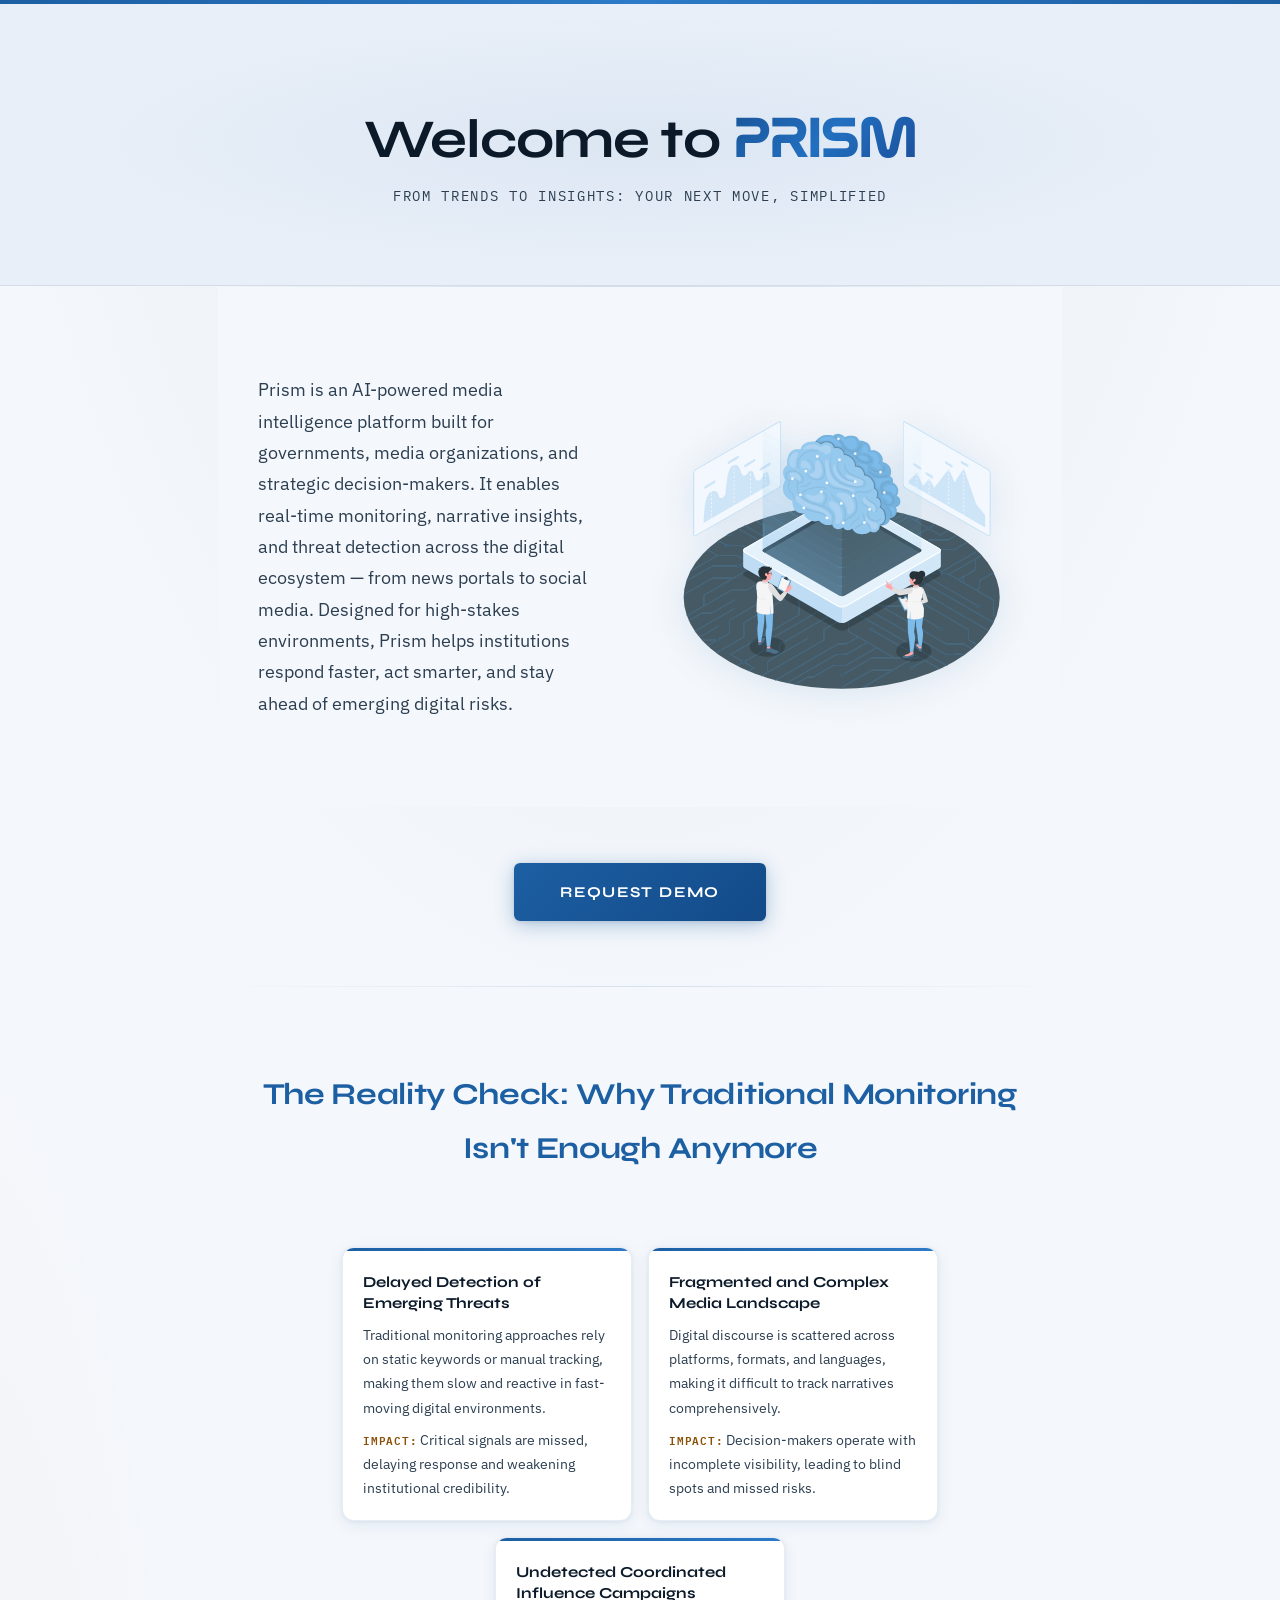
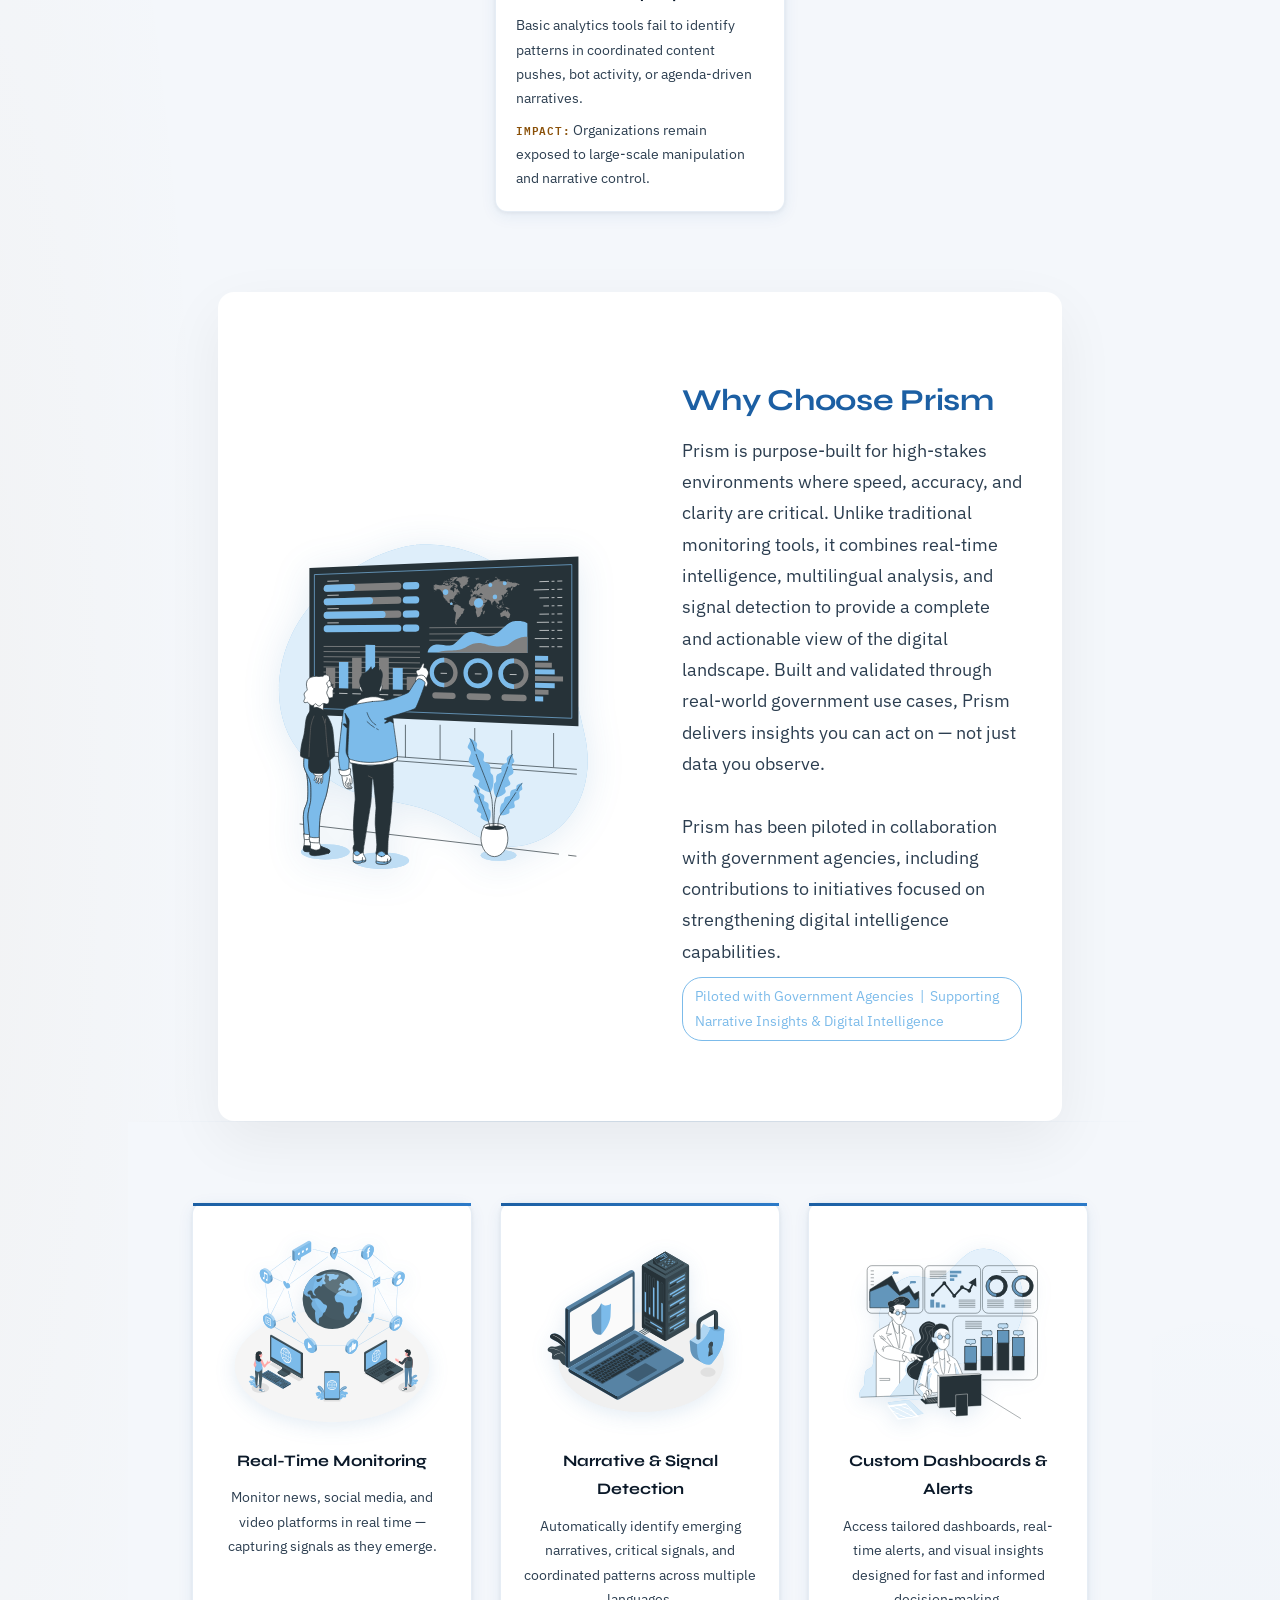
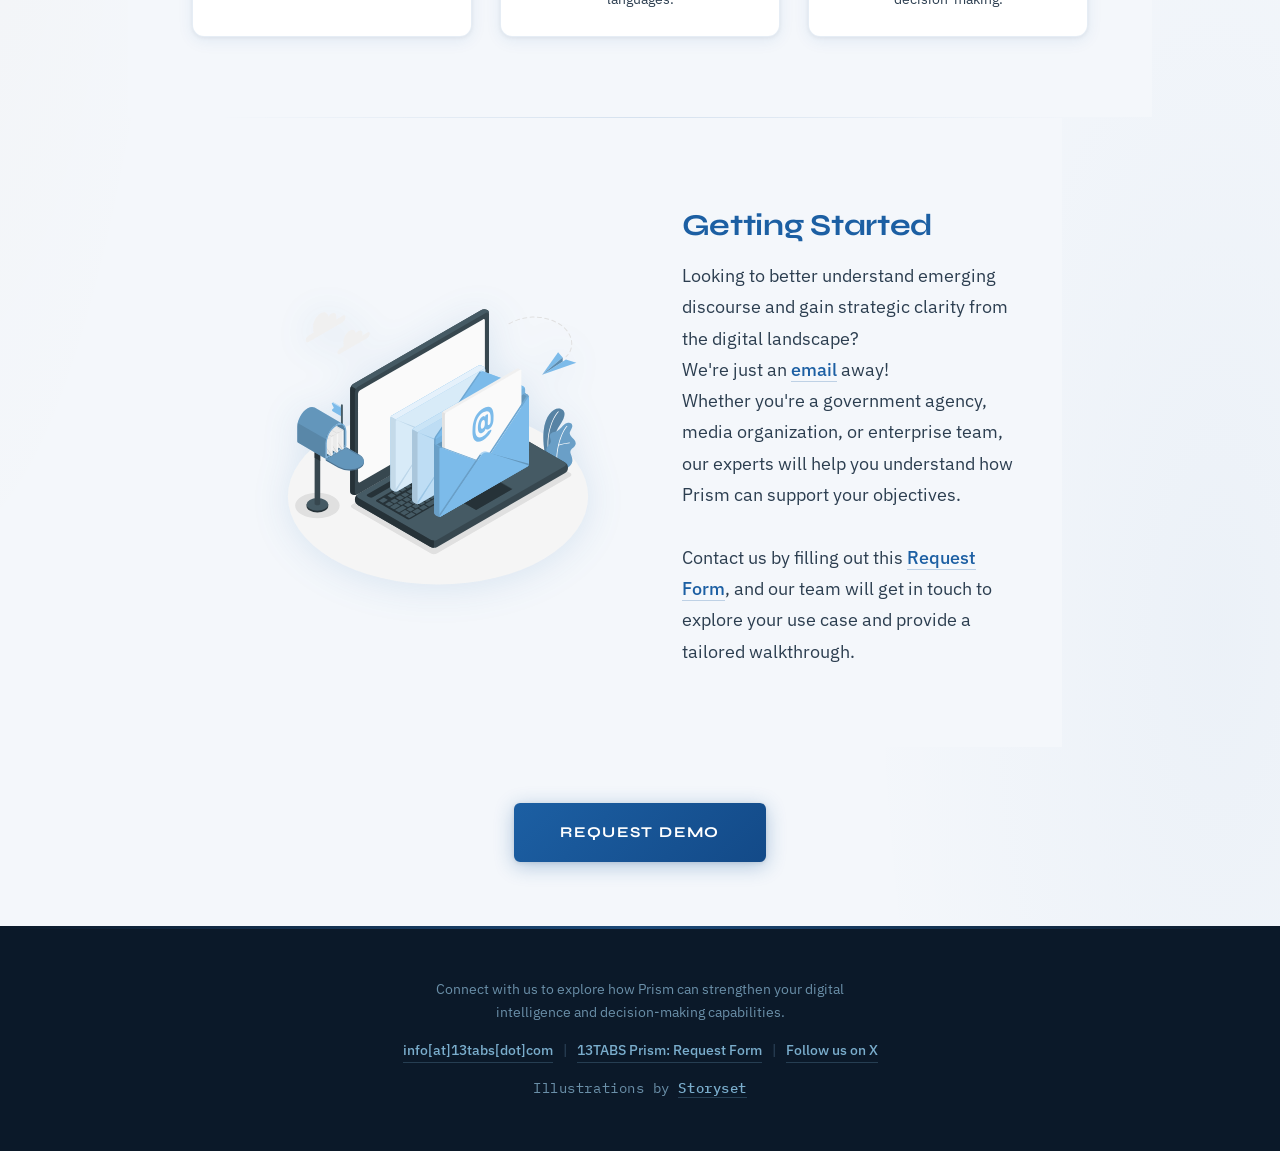
==== index.html @ ee0cd3d8 "Add files via upload" ====
<!DOCTYPE html>
<html lang="en" itemscope itemtype="https://schema.org/WebPage">

<head>
  <meta charset="UTF-8">
  <meta name="viewport" content="width=device-width, initial-scale=1.0">
  <meta name="description" content="13TABS Prism is an AI-powered media intelligence platform enabling governments and organizations to monitor digital ecosystems, track emerging narratives, and derive real-time strategic insights from news and social media.">
  <title>Prism - AI-Powered Media Intelligence & Narrative Analysis Platform</title>
  <link rel="stylesheet" href="css/home.css">

  <!-- Premium font stack: Syne (display) + IBM Plex Sans (body) + IBM Plex Mono (accents) -->
  <link rel="preconnect" href="https://fonts.googleapis.com">
  <link rel="preconnect" href="https://fonts.gstatic.com" crossorigin>
  <link href="https://fonts.googleapis.com/css2?family=Syne:wght@400;600;700;800&family=IBM+Plex+Sans:wght@300;400;500&family=IBM+Plex+Mono:wght@400;500&display=swap" rel="stylesheet">

  <link rel="shortcut icon" href="favicon.ico" type="image/x-icon" />

  <script type="text/javascript">
    function openNav() {
      document.getElementById("mySidenav").style.width = "290px";
    }

    function closeNav() {
      document.getElementById("mySidenav").style.width = "0";
    }
  </script>

  <link rel="canonical" href="https://www.13tabs.com" />
  <script type="application/ld+json">
    {
      "@context": "https://schema.org",
      "@type": "Organization",
      "name": "13TABS Prism",
      "url": "https://www.13tabs.com",
      "sameAs": [
        "https://x.com/13tabsPrism"
      ]
    }
  </script>
</head>

<body>

  <header role="banner" aria-label="Welcome section">
    <h1>Welcome to <span id="brand-name">PRISM</span></h1>
    <p>From Trends to Insights: Your Next Move, Simplified</p>
  </header>

  <section id="services" role="region" aria-label="About Prism" class="reveal" itemscope itemtype="https://schema.org/Product">
    <p itemprop="description">Prism is an AI-powered media intelligence platform built for governments, media organizations, and strategic decision-makers. It enables real-time monitoring, narrative insights, and threat detection across the digital ecosystem &mdash; from news portals to social media. Designed for high-stakes environments, Prism helps institutions respond faster, act smarter, and stay ahead of emerging digital risks.</p>
    <img class="img-sec" src="icons/business-solutions/ad-icons/artificial-intelligence-animate.svg" loading="lazy" alt="AI-powered digital intelligence system analyzing data in real time for information patterns and media monitoring" aria-label="Illustration showing AI system for media monitoring" itemprop="image" />
  </section>

  <div class="cta-container reveal">
    <a class="cta-button" href="https://forms.office.com/r/KLhaEumwk8">Request Demo</a>
  </div>

  <section id="problem-statement" role="region" aria-label="Problem section">
    <h2>The Reality Check: Why Traditional Monitoring Isn&#39;t Enough Anymore</h2>
    <div class="problem-content">
      <div class="problem reveal reveal-delay-1">
        <h3>Delayed Detection of Emerging Threats</h3>
        <p>Traditional monitoring approaches rely on static keywords or manual tracking, making them slow and reactive in fast-moving digital environments.</p>
        <p><strong style="color: #7CBBEA;">Impact:</strong> Critical signals are missed, delaying response and weakening institutional credibility.</p>
      </div>
      <div class="problem reveal reveal-delay-2">
        <h3>Fragmented and Complex Media Landscape</h3>
        <p>Digital discourse is scattered across platforms, formats, and languages, making it difficult to track narratives comprehensively.</p>
        <p><strong style="color: #7CBBEA;">Impact:</strong> Decision-makers operate with incomplete visibility, leading to blind spots and missed risks.</p>
      </div>
      <div class="problem reveal reveal-delay-3">
        <h3>Undetected Coordinated Influence Campaigns</h3>
        <p>Basic analytics tools fail to identify patterns in coordinated content pushes, bot activity, or agenda-driven narratives.</p>
        <p><strong style="color: #7CBBEA;">Impact:</strong> Organizations remain exposed to large-scale manipulation and narrative control.</p>
      </div>
    </div>
  </section>

  <div id="why-choose-us" role="region" aria-label="Why choose Prism" class="reveal">
    <img class="img-sec" src="icons/business-solutions/ad-icons/Visual data-bro.svg" loading="lazy" alt="Dashboard showing real-time insights and data visualization powered by AI for strategic decision-making" aria-label="Why choose Prism visualization" />
    <div>
      <h2>Why Choose <span>Prism</span></h2>
      <p>
        Prism is purpose-built for high-stakes environments where speed, accuracy, and clarity are critical. Unlike traditional monitoring tools, it combines real-time intelligence, multilingual analysis, and signal detection to provide a complete and actionable view of the digital landscape. Built and validated through real-world government use cases, Prism delivers insights you can act on &mdash; not just data you observe.<br><br>
        Prism has been piloted in collaboration with government agencies, including contributions to initiatives focused on strengthening digital intelligence capabilities.
      </p>
      <span style="display:inline-block; margin-top:10px; padding:6px 12px; border:1px solid #7CBBEA; border-radius:20px; font-size:14px; color:#7CBBEA;">
        Piloted with Government Agencies &nbsp;|&nbsp; Supporting Narrative Insights & Digital Intelligence
      </span>
    </div>
  </div>

  <section id="features" class="content" role="region" aria-label="Key Features">
    <div class="feature reveal reveal-delay-1">
      <img src="icons/business-solutions/ad-icons/global-reach.svg" style="width:200px; height:200px;" loading="lazy" alt="Global network visualization representing real-time monitoring of digital content and media platforms" aria-label="Real-Time Monitoring Illustration" />
      <h3>Real-Time Monitoring</h3>
      <p>Monitor news, social media, and video platforms in real time &mdash; capturing signals as they emerge.</p>
    </div>
    <div class="feature reveal reveal-delay-2">
      <img src="icons/business-solutions/ad-icons/security.svg" style="width:200px; height:200px;" loading="lazy" alt="Secure AI system detecting digital information patterns and harmful narratives in digital ecosystems" aria-label="Narrative & Signal Detection Illustration" />
      <h3>Narrative & Signal Detection</h3>
      <p>Automatically identify emerging narratives, critical signals, and coordinated patterns across multiple languages.</p>
    </div>
    <div class="feature reveal reveal-delay-3">
      <img src="icons/business-solutions/ad-icons/data-driven.svg" style="width:200px; height:200px;" loading="lazy" alt="AI-powered dashboard showing alerts and data-driven insights for strategic decision-making" aria-label="Custom Dashboards & Alerts Illustration" />
      <h3>Custom Dashboards & Alerts</h3>
      <p>Access tailored dashboards, real-time alerts, and visual insights designed for fast and informed decision-making.</p>
    </div>
  </section>

  <section id="getting-started" role="region" aria-label="Getting Started" class="reveal" itemscope itemtype="https://schema.org/ContactPage">
    <img class="img-sec" src="icons/business-solutions/ad-icons/emails-animate.svg" loading="lazy" alt="User reaching out through email to get started with AI-powered media monitoring and digital intelligence platform" aria-label="Contact illustration" itemprop="image" />
    <div>
      <h2 itemprop="name">Getting Started</h2>
      <p itemprop="description">
        Looking to better understand emerging discourse and gain strategic clarity from the digital landscape?<br>
        We're just an <a class="contact" href="mailto:info@13tabs.com" itemprop="email">email</a> away!
        <br> Whether you're a government agency, media organization, or enterprise team, our experts will help you understand how Prism can support your objectives.
        <br><br> Contact us by filling out this <a class="contact" href="https://forms.office.com/r/KLhaEumwk8">Request Form</a>, and our team will get in touch to explore your use case and provide a tailored walkthrough.
      </p>
    </div>
  </section>

  <div class="cta-container reveal">
    <a class="cta-button" href="https://forms.office.com/r/KLhaEumwk8">Request Demo</a>
  </div>

  <footer role="contentinfo" aria-label="Footer">
    <div class="footer-content">
      <p>Connect with us to explore how Prism can strengthen your digital intelligence and decision-making capabilities.</p>

      <div class="footer-links">
        <a class="contact" href="mailto:info@13tabs.com" aria-label="Email contact">info[at]13tabs[dot]com</a>
        <span class="separator">|</span>
        <a class="contact" href="https://forms.office.com/r/KLhaEumwk8" aria-label="13TABS Prism Request Form">13TABS Prism: Request Form</a>
        <span class="separator">|</span>
        <a class="contact" href="https://x.com/13tabsPrism" target="_blank" aria-label="13TABS Prism on X (Twitter)">Follow us on X</a>
      </div>

      <p class="attribution">Illustrations by <a class="contact" href="https://storyset.com/" target="_blank" aria-label="Storyset Illustrations">Storyset</a></p>
    </div>
  </footer>

  <!-- Scroll Reveal -->
  <script>
    (function () {
      const els = document.querySelectorAll('.reveal');
      if (!('IntersectionObserver' in window)) {
        els.forEach(el => el.classList.add('visible'));
        return;
      }
      const observer = new IntersectionObserver(
        (entries) => entries.forEach(e => { if (e.isIntersecting) { e.target.classList.add('visible'); observer.unobserve(e.target); } }),
        { threshold: 0.12 }
      );
      els.forEach(el => observer.observe(el));
    })();
  </script>
</body>
</html>
---- css/home.css ----
/* ─────────────────────────────────────────────
   13TABS Prism — Premium Light Stylesheet
   Palette: Authority blue · Cool off-white · Amber signal
   ───────────────────────────────────────────── */

@font-face {
  font-family: nasalization;
  src: url(../fonts/nasalization-rg.otf);
}

@font-face {
  font-family: Syne;
  src: url(../fonts/Syne.ttf);
}

@font-face {
  font-family: 'IBM Plex Sans';
  src: url(../fonts/IBMPlexSans.ttf);
}

/* ── Design Tokens ── */
:root {
  --bg-deep:        #F4F7FB;
  --bg-mid:         #E4ECF5;
  --bg-card:        #FFFFFF;

  --accent:         #1C5FA3;
  --accent-dim:     #144A80;
  --accent-bright:  #2C7AC8;
  --accent-rgb:     28, 95, 163;

  --signal:         #8A5008;
  --signal-border:  rgba(138, 80, 8, 0.22);
  --signal-bg:      rgba(138, 80, 8, 0.06);

  --text-primary:   #0B1929;
  --text-secondary: #2c3e50;
  --text-muted:     #8496A8;

  --border-card:    rgba(28, 95, 163, 0.11);
  --border-subtle:  rgba(0, 0, 0, 0.08);

  --font-display:   'Syne', 'Poppins', sans-serif;
  --font-body:      'IBM Plex Sans', 'Poppins', sans-serif;
  --font-mono:      'IBM Plex Mono', monospace;

  --radius-card:    12px;
  --transition:     0.26s cubic-bezier(0.25, 0.8, 0.25, 1);
  --shadow-card:    0 1px 4px rgba(0,0,0,0.06), 0 4px 16px rgba(28,95,163,0.08);
  --shadow-hover:   0 8px 28px rgba(28,95,163,0.16), 0 2px 8px rgba(0,0,0,0.06);
}

*, *::before, *::after { box-sizing: border-box; }

/* ── Body ── */
body {
  background-color: var(--bg-deep);
  background-image:
    radial-gradient(ellipse 85% 50% at 50% -8%, rgba(28,95,163,0.07) 0%, transparent 65%),
    radial-gradient(ellipse 50% 40% at 95% 88%, rgba(28,95,163,0.04) 0%, transparent 55%),
    radial-gradient(ellipse 35% 55% at -4% 55%, rgba(160,96,10,0.03) 0%, transparent 60%);
  color: var(--text-primary);
  font-family: var(--font-body);
  font-weight: 400;
  font-size: 1rem;
  line-height: 1.78;
  margin: 0;
  padding: 0;
  overflow-x: hidden;
}

::-webkit-scrollbar             { width: 5px; }
::-webkit-scrollbar-track       { background: var(--bg-mid); }
::-webkit-scrollbar-thumb       { background: rgba(28,95,163,0.3); border-radius: 3px; }
::-webkit-scrollbar-thumb:hover { background: var(--accent); }

.bar1, .bar2, .bar3, .bar4 { background-color: var(--text-primary) !important; }

/* ─────────────── HEADER ─────────────── */
header {
  position: relative;
  text-align: center;
  padding: 60px 20px 44px;   /* reduced from 88/64 — breathable on mobile */
  overflow: hidden;
  background-color: #E8EFF8;
  border-bottom: 1px solid var(--border-subtle);
}

header::before {
  content: '';
  position: absolute;
  inset: 0;
  background: radial-gradient(ellipse 65% 65% at 50% 50%, rgba(28,95,163,0.06) 0%, transparent 70%);
  pointer-events: none;
}

header::after {
  content: '';
  position: absolute;
  top: 0; left: 0; right: 0;
  height: 4px;
  background: linear-gradient(90deg, #1C5FA3, #2C7AC8, #1C5FA3);
}

header h1 {
  position: relative;
  margin: 0 0 12px;
  font-family: var(--font-display);
  font-size: clamp(1.7rem, 7vw, 3.4rem);  /* scales down properly on small screens */
  font-weight: 700;
  letter-spacing: -0.02em;
  color: var(--text-primary);
  line-height: 1.15;
}

header p {
  position: relative;
  font-family: var(--font-mono);
  font-size: clamp(0.65rem, 2.5vw, 0.88rem);
  letter-spacing: 0.12em;
  text-transform: uppercase;
  color: var(--text-secondary);
  margin: 0;
  padding: 0 8px;             /* prevent edge clipping on narrow screens */
}

/* ─────────────── BRAND NAME ─────────────── */
#brand-name {
  font-family: nasalization, 'Nasalization';
  background: linear-gradient(135deg, #1A5498 0%, #2270C0 50%, #1A4E9A 100%);
  -webkit-background-clip: text;
  -webkit-text-fill-color: transparent;
  background-clip: text;
}

/* ─────────────── SECTIONS — MOBILE BASE ─────────────── */
section, #why-choose-us {
  display: flex;
  flex-direction: column;
  padding: 44px 20px;         /* comfortable mobile padding */
  width: 100%;
  margin: auto;
  align-items: center;
  gap: 28px;
  border-top: 1px solid transparent;
  background-image:
    linear-gradient(var(--bg-deep), var(--bg-deep)),
    linear-gradient(90deg, transparent, rgba(28,95,163,0.14), transparent);
  background-origin: border-box;
  background-clip: padding-box, border-box;
}

section p, #why-choose-us p {
  color: var(--text-secondary);
  font-size: 1rem;            /* 1.2rem was too large on mobile */
  font-weight: 400;
  line-height: 1.78;
  max-width: 680px;
  margin: 0;
  width: 100%;
}

h2 {
  font-family: var(--font-display);
  font-size: clamp(1.2rem, 5vw, 1.9rem);
  font-weight: 700;
  color: var(--accent);
  letter-spacing: -0.01em;
  margin: 0 0 8px;
  width: 100%;
}

/* ─────────────── SECTION IMAGE ─────────────── */
.img-sec {
  padding: 6px;
  width: 100%;                /* fluid on mobile */
  max-width: 240px;           /* cap so it never overflows */
  height: auto;
  filter: drop-shadow(0 4px 18px rgba(28,95,163,0.12));
  transition: filter var(--transition), transform var(--transition);
  flex-shrink: 0;
}
.img-sec:hover {
  filter: drop-shadow(0 8px 28px rgba(28,95,163,0.22));
  transform: translateY(-3px);
}

/* ─────────────── WHY CHOOSE US — mobile text order ─────────────── */
#why-choose-us {
  text-align: left;
  background: #fff;
  border-radius: 16px;
  box-shadow: 0 20px 60px rgba(0,0,0,0.06);
  width: 92%;
}

/* Text block first on mobile, image below */
#why-choose-us .why-text { order: 1; width: 100%; }
#why-choose-us .img-sec  { order: 2; }

#why-choose-us .why-text > p { max-width: 100%; }

/* Government badge */
.gov-badge {
  display: inline-block;
  margin-top: 16px;
  padding: 7px 14px;
  border: 1px solid var(--signal-border);
  border-radius: 24px;
  font-family: var(--font-mono);
  font-size: 0.70rem;
  letter-spacing: 0.04em;
  color: var(--signal);
  background: var(--signal-bg);
  line-height: 1.5;
  word-break: break-word;    /* prevents overflow on narrow screens */
}

/* ─────────────── GETTING STARTED — mobile text order ─────────────── */
/* Text first, image below on mobile */
#getting-started .gs-text { order: 1; width: 100%; }
#getting-started .img-sec  { order: 2; }

/* ─────────────── CTA ─────────────── */
.cta-container {
  text-align: center;
  margin: 0;
  padding: 40px 20px;
  width: 100%;
}

.cta-button {
  display: inline-block;
  padding: 14px 32px;
  background: linear-gradient(135deg, #1C5FA3 0%, #134A88 100%);
  color: #FFFFFF;
  text-decoration: none;
  font-family: var(--font-display);
  font-weight: 700;
  font-size: 0.85rem;
  letter-spacing: 0.09em;
  text-transform: uppercase;
  border-radius: 6px;
  box-shadow: 0 4px 20px rgba(28,95,163,0.32), 0 1px 4px rgba(0,0,0,0.10);
  transition: box-shadow var(--transition), transform var(--transition), background var(--transition);
  position: relative;
  overflow: hidden;
  white-space: nowrap;        /* keep text on one line */
}

.cta-button::before {
  content: '';
  position: absolute;
  top: -50%; left: -65%;
  width: 55%; height: 200%;
  background: linear-gradient(105deg, transparent, rgba(255,255,255,0.18), transparent);
  transform: skewX(-20deg);
  transition: left 0.5s ease;
}
.cta-button:hover::before { left: 125%; }

.cta-button:hover {
  background: linear-gradient(135deg, #2270C0 0%, #1A5BA8 100%);
  box-shadow: 0 8px 28px rgba(28,95,163,0.40), 0 2px 6px rgba(0,0,0,0.10);
  transform: translateY(-2px);
}

/* ─────────────── PROBLEM SECTION ─────────────── */
#problem-statement {
  display: flex;
  flex-direction: column;
  align-items: center;
  text-align: center;
}

.problem-content {
  display: flex;
  flex-direction: column;
  gap: 16px;
  align-items: stretch;       /* stretch so all cards match height */
  width: 100%;
}

.problem {
  margin: 0;
  display: flex;
  flex-direction: column;
  width: 100%;                /* full width on mobile */
  padding: 24px 20px 20px;
  background: var(--bg-card);
  border: 1px solid var(--border-card);
  border-radius: var(--radius-card);
  box-shadow: var(--shadow-card);
  text-align: left;
  transition: transform var(--transition), box-shadow var(--transition);
  position: relative;
  overflow: hidden;
}

.problem::before {
  content: '';
  position: absolute;
  top: 0; left: 0; right: 0;
  height: 3px;
  background: linear-gradient(90deg, var(--accent), var(--accent-bright));
}

.problem:hover {
  transform: translateY(-4px);
  box-shadow: var(--shadow-hover);
}

.problem h3 {
  font-family: var(--font-display);
  font-size: 0.95rem;
  font-weight: 700;
  color: var(--text-primary);
  margin: 0 0 10px;
  line-height: 1.35;
}

.problem p {
  font-size: 0.90rem !important;
  color: var(--text-secondary) !important;
  margin: 0 0 8px;
  line-height: 1.68;
  font-weight: 400;
  max-width: 100% !important;
}
.problem p:last-child { margin-bottom: 0; }

.problem strong {
  font-family: var(--font-mono);
  font-size: 0.70rem;
  font-weight: 600;
  letter-spacing: 0.07em;
  text-transform: uppercase;
  color: var(--signal) !important;
}

/* ─────────────── FEATURES ─────────────── */
.content {
  display: flex;
  justify-content: center;
  align-items: stretch;
  flex-wrap: wrap;
  text-align: center;
  padding: 44px 20px;
  width: 100%;
  gap: 16px;
  border-top: 1px solid transparent;
  background-image:
    linear-gradient(var(--bg-deep), var(--bg-deep)),
    linear-gradient(90deg, transparent, rgba(28,95,163,0.14), transparent);
  background-origin: border-box;
  background-clip: padding-box, border-box;
  margin: 0;
}

.feature {
  margin: 0;
  display: flex;
  flex-direction: column;
  align-items: center;
  width: 100%;                /* stack on mobile */
  flex: 1 1 260px;
  padding: 28px 20px 24px;
  background: var(--bg-card);
  border: 1px solid var(--border-card);
  border-radius: var(--radius-card);
  box-shadow: var(--shadow-card);
  transition: transform var(--transition), box-shadow var(--transition);
  position: relative;
}

.feature::before {
  content: '';
  position: absolute;
  top: 0; left: 0; right: 0;
  height: 3px;
  background: linear-gradient(90deg, var(--accent), var(--accent-bright));
}

.feature:hover {
  transform: translateY(-6px);
  box-shadow: var(--shadow-hover);
}

/* CSS controls image size — inline styles removed from JSP */
.feature img {
  width: 140px;               /* comfortable on mobile */
  height: 140px;
  margin-bottom: 16px;
  filter: drop-shadow(0 4px 10px rgba(28,95,163,0.12));
  transition: filter var(--transition), transform var(--transition);
}

.feature:hover img {
  filter: drop-shadow(0 6px 18px rgba(28,95,163,0.22));
  transform: scale(1.05);
}

.feature h3 {
  font-family: var(--font-display);
  font-size: 1rem;
  font-weight: 700;
  margin: 0 0 10px;
  color: var(--text-primary);
}

.feature p {
  font-size: 0.9rem;
  color: var(--text-secondary);
  line-height: 1.7;
  margin: 0;
  font-weight: 400;
}

/* ─────────────── CONTACT LINKS ─────────────── */
.contact {
  color: var(--accent);
  text-decoration: none;
  font-weight: 500;
  border-bottom: 1px solid rgba(28,95,163,0.25);
  transition: color var(--transition), border-color var(--transition);
}
.contact:hover {
  color: var(--accent-bright);
  border-bottom-color: var(--accent-bright);
}

/* ─────────────── FOOTER ─────────────── */
footer {
  background-color: var(--text-primary);
  color: #8BAFC8;
  text-align: center;
  padding: 40px 20px;
  position: relative;
}

footer::before {
  content: '';
  position: absolute;
  top: 0; left: 0; right: 0;
  height: 3px;
  background: linear-gradient(90deg, transparent, var(--accent-bright), transparent);
  opacity: 0.5;
}

.footer-content {
  display: flex;
  flex-direction: column;
  align-items: center;
  gap: 14px;
}

.footer-content > p {
  font-size: 0.86rem;
  color: #6A8FA8;
  max-width: 440px;
  margin: 0;
  line-height: 1.65;
}

.footer-links {
  display: flex;
  flex-wrap: wrap;
  justify-content: center;
  align-items: center;
  gap: 6px 4px;               /* row-gap so wrapped links breathe */
  font-size: 0.85rem;
}

footer .contact       { color: #7AADCC; border-bottom-color: rgba(122,173,204,0.25); }
footer .contact:hover { color: #A8CDE0; border-bottom-color: rgba(168,205,224,0.5); }

.separator { margin: 0 6px; color: #3A5570; opacity: 0.8; }

.attribution {
  font-family: var(--font-mono);
  font-size: 0.7rem;
  color: #3A5570;
  letter-spacing: 0.04em;
}

/* ─────────────── SCROLL REVEAL ─────────────── */
.reveal         { opacity: 0; transform: translateY(22px); transition: opacity 0.55s ease, transform 0.55s ease; }
.reveal.visible { opacity: 1; transform: translateY(0); }
.reveal-delay-1 { transition-delay: 0.10s; }
.reveal-delay-2 { transition-delay: 0.20s; }
.reveal-delay-3 { transition-delay: 0.30s; }

/* ──────────────────────────────────────────────
   RESPONSIVE — 540px (small tablets / large phones)
   ────────────────────────────────────────────── */
@media only screen and (min-width: 540px) {

  .problem-content {
    flex-direction: row;
    flex-wrap: wrap;
    justify-content: center;
    align-items: stretch;
  }
  .problem {
    width: calc(50% - 10px);
    max-width: 300px;
    flex: 1 1 220px;
  }

  .feature { max-width: 280px; }
}

/* ──────────────────────────────────────────────
   RESPONSIVE — 720px+
   ────────────────────────────────────────────── */
@media only screen and (min-width: 720px) {

  header { padding: 108px 40px 76px; }

  section, #why-choose-us {
    flex-direction: row;
    padding: 80px 40px;
    width: 75%;
    gap: 64px;
    align-items: center;
  }

  section p, #why-choose-us p { font-size: 1.1rem; }

  .img-sec { width: 320px; max-width: 320px; padding: 12px; }

  /* Restore natural DOM order on desktop */
  #why-choose-us .why-text { order: unset; }
  #why-choose-us .img-sec  { order: unset; }
  #getting-started .gs-text { order: unset; }
  #getting-started .img-sec  { order: unset; }

  #why-choose-us { width: 75%; }

  .problem-content {
    flex-direction: row;
    align-items: stretch;
    flex-wrap: wrap;
    justify-content: center;
  }
  .problem { max-width: 290px; flex: 1 1 250px; }

  .content { width: 80%; padding: 80px 40px; gap: 28px; margin: auto; }
  .feature { max-width: 270px; }

  .feature img { width: 160px; height: 160px; }

  .cta-container { padding: 56px 40px; }
  .cta-button    { padding: 16px 46px; font-size: 15px; }

  footer { padding: 52px 40px; width: 100%; }

  .gov-badge { font-size: 0.74rem; }
}

/* ──────────────────────────────────────────────
   RESPONSIVE — 1100px+
   ────────────────────────────────────────────── */
@media only screen and (min-width: 1100px) {
  section, #why-choose-us { width: 66%; }
  #why-choose-us { width: 66%; }
  .img-sec { width: 360px; max-width: 360px; }
  .feature { max-width: 280px; }
  .feature img { width: 180px; height: 180px; }
}
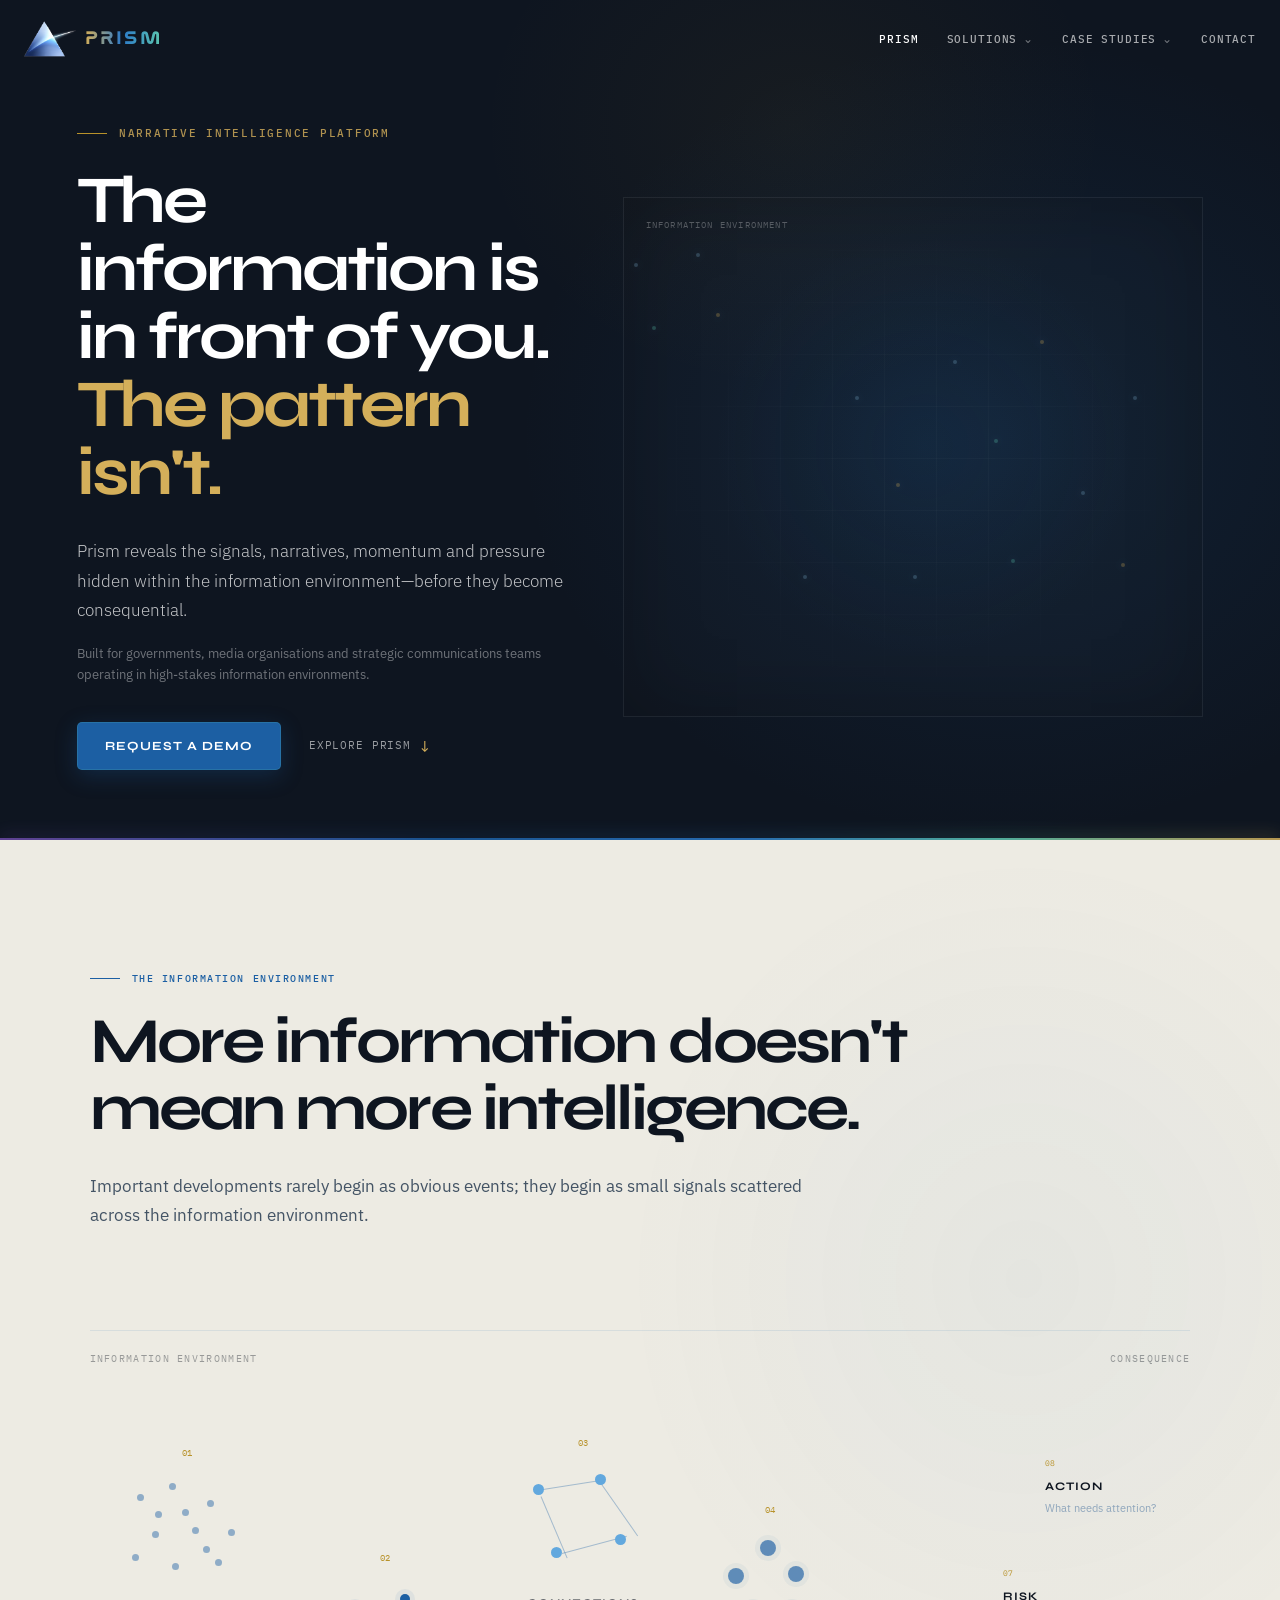
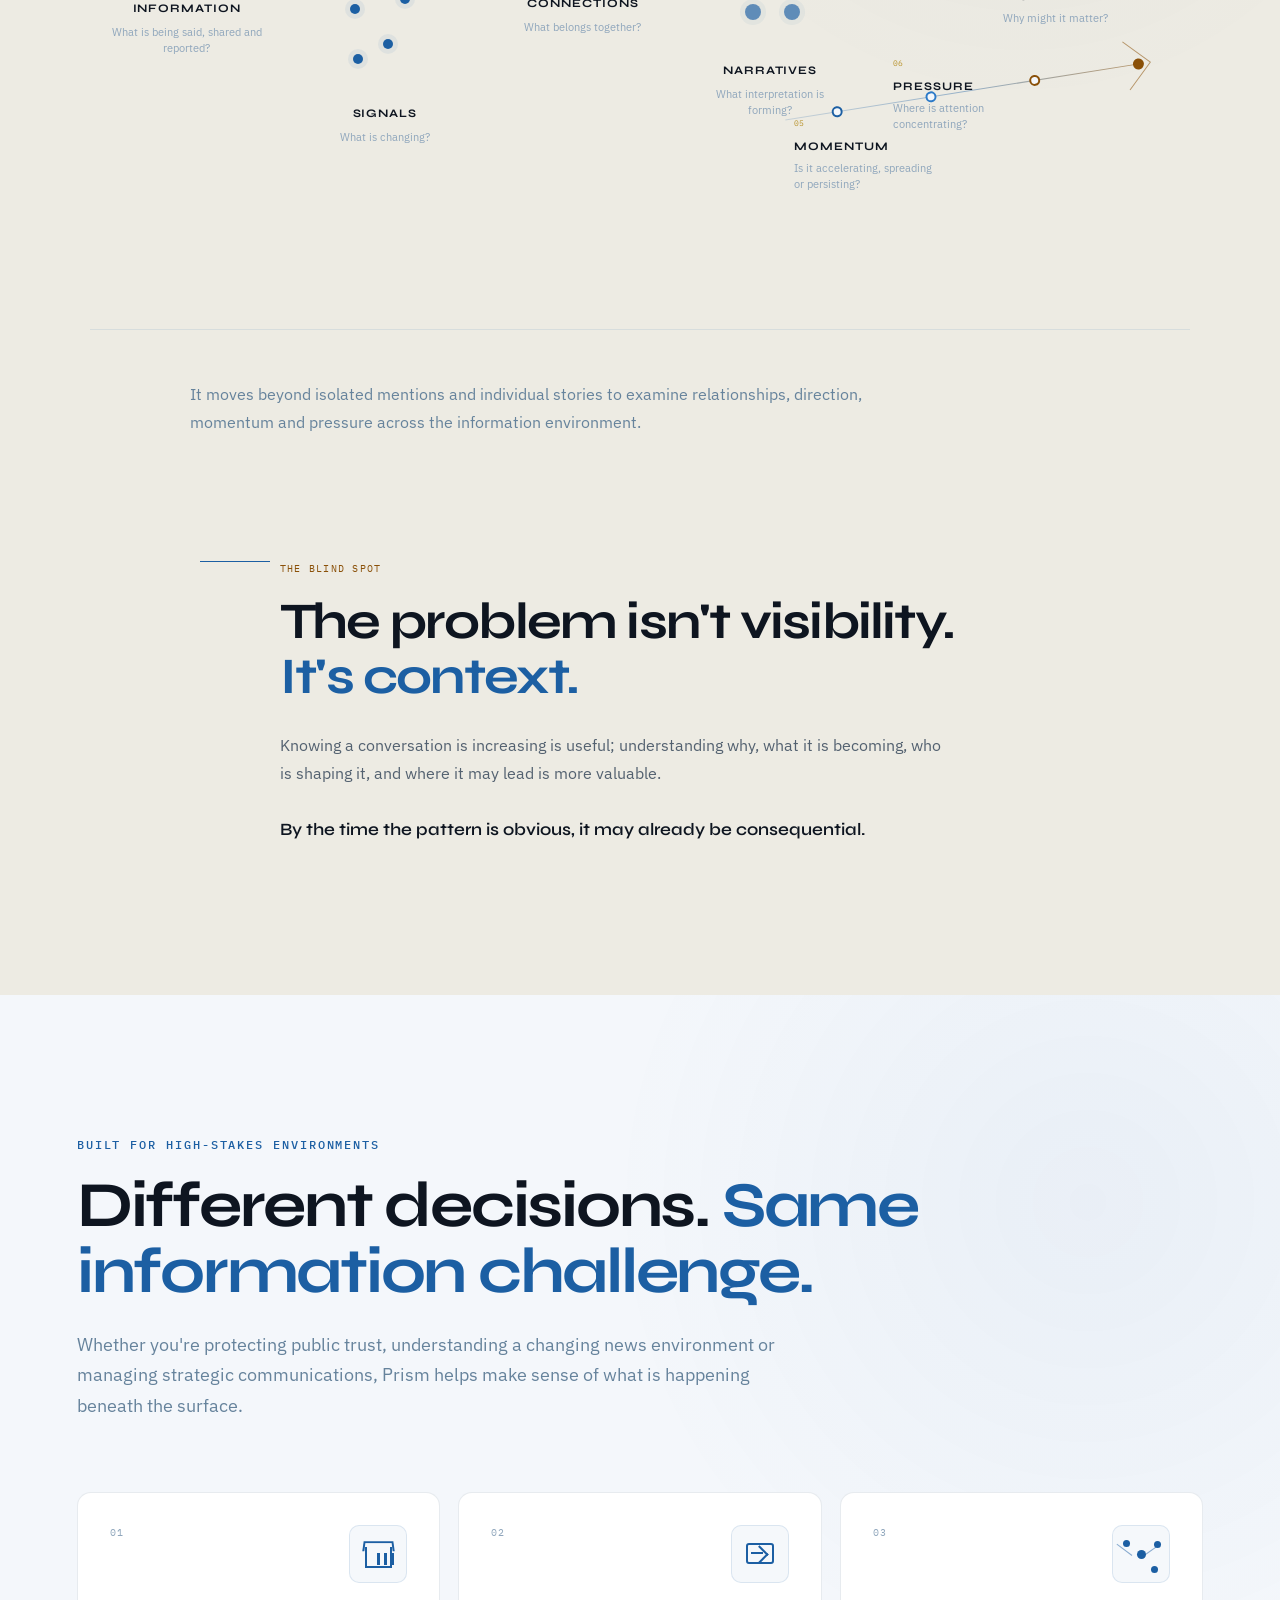
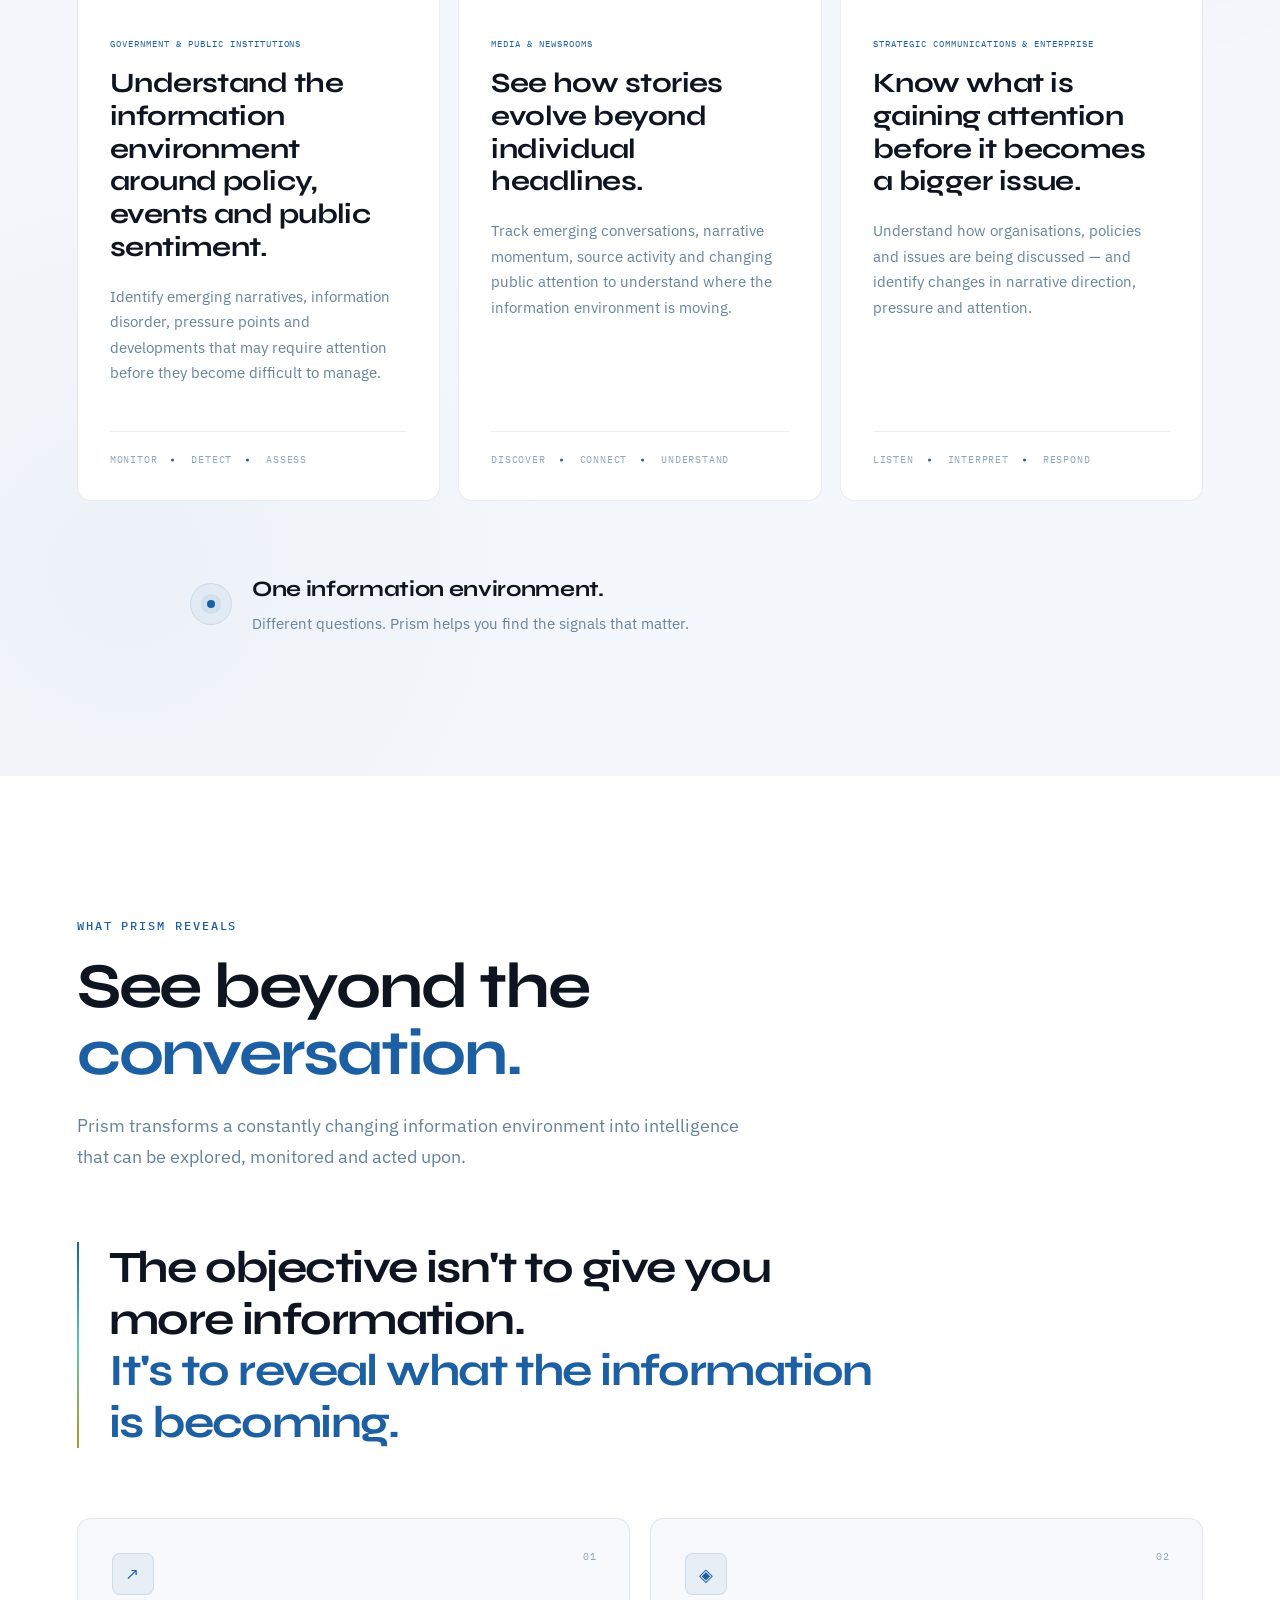
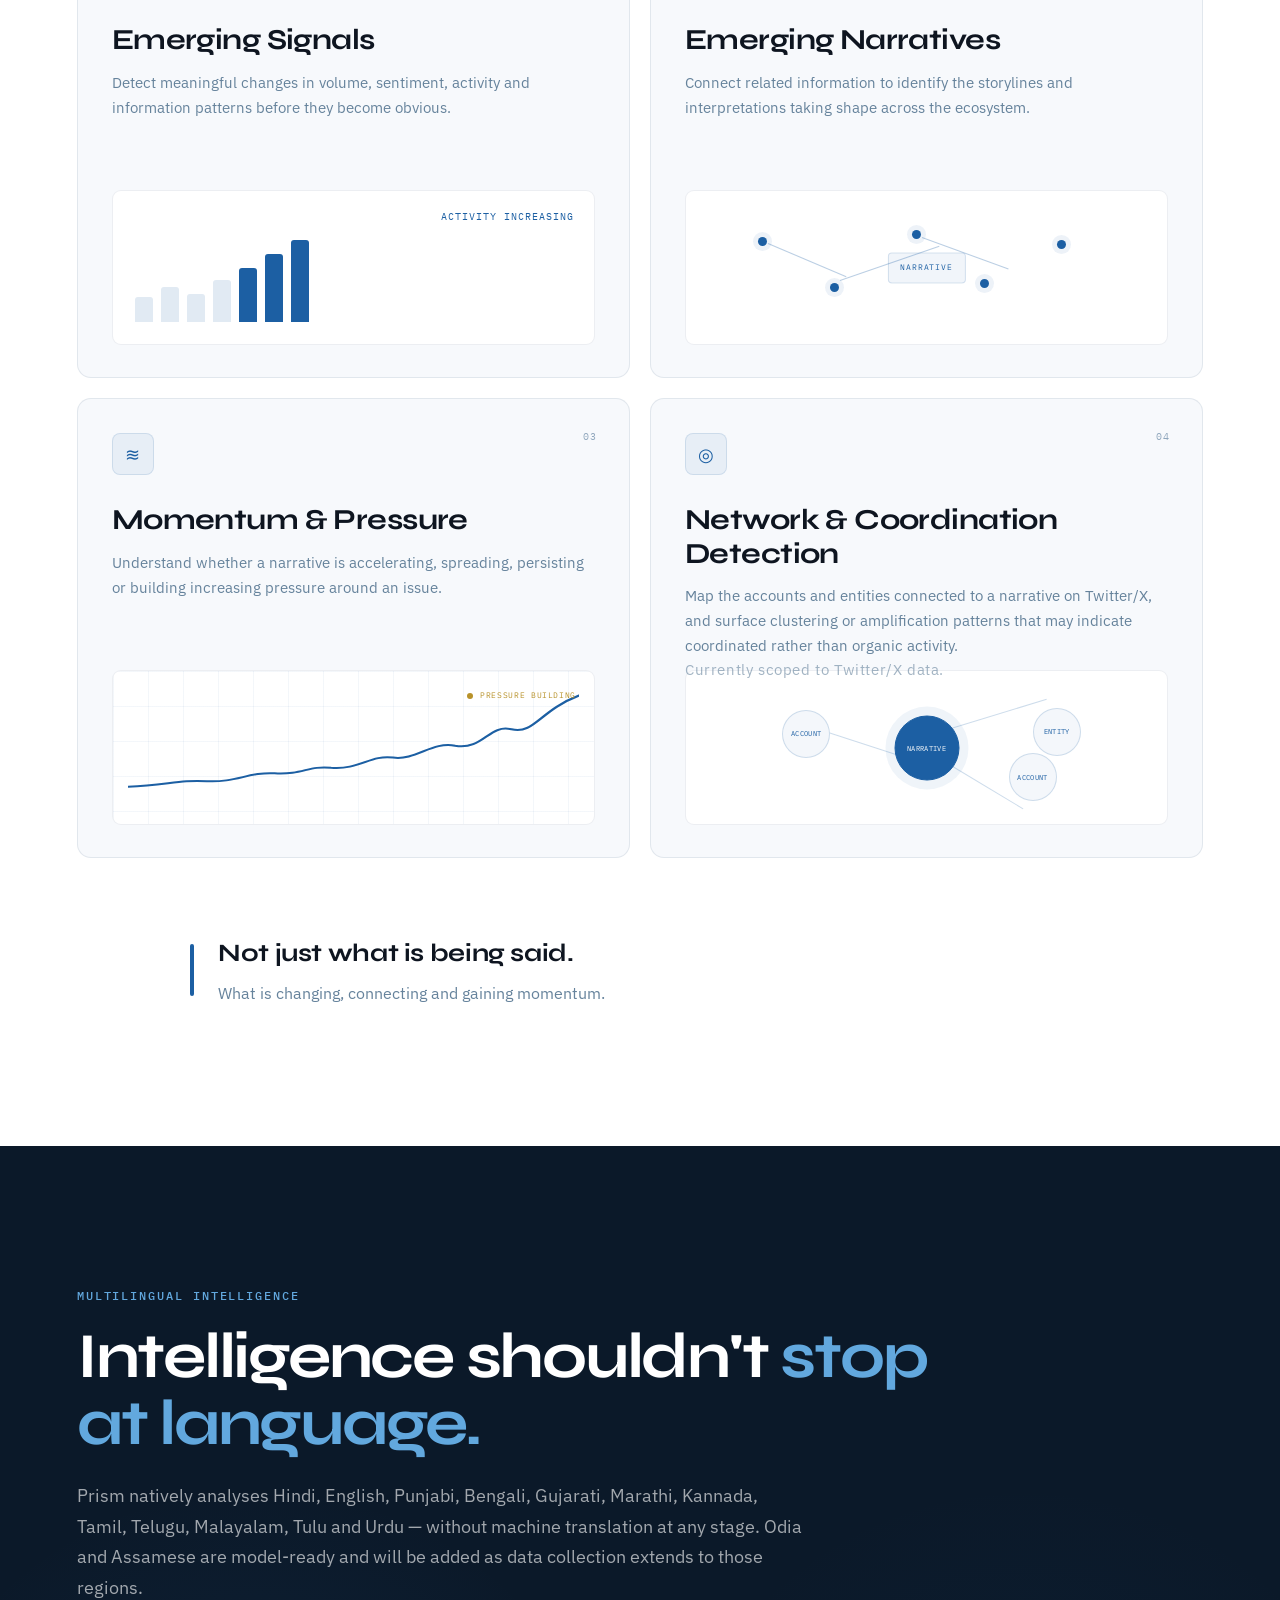
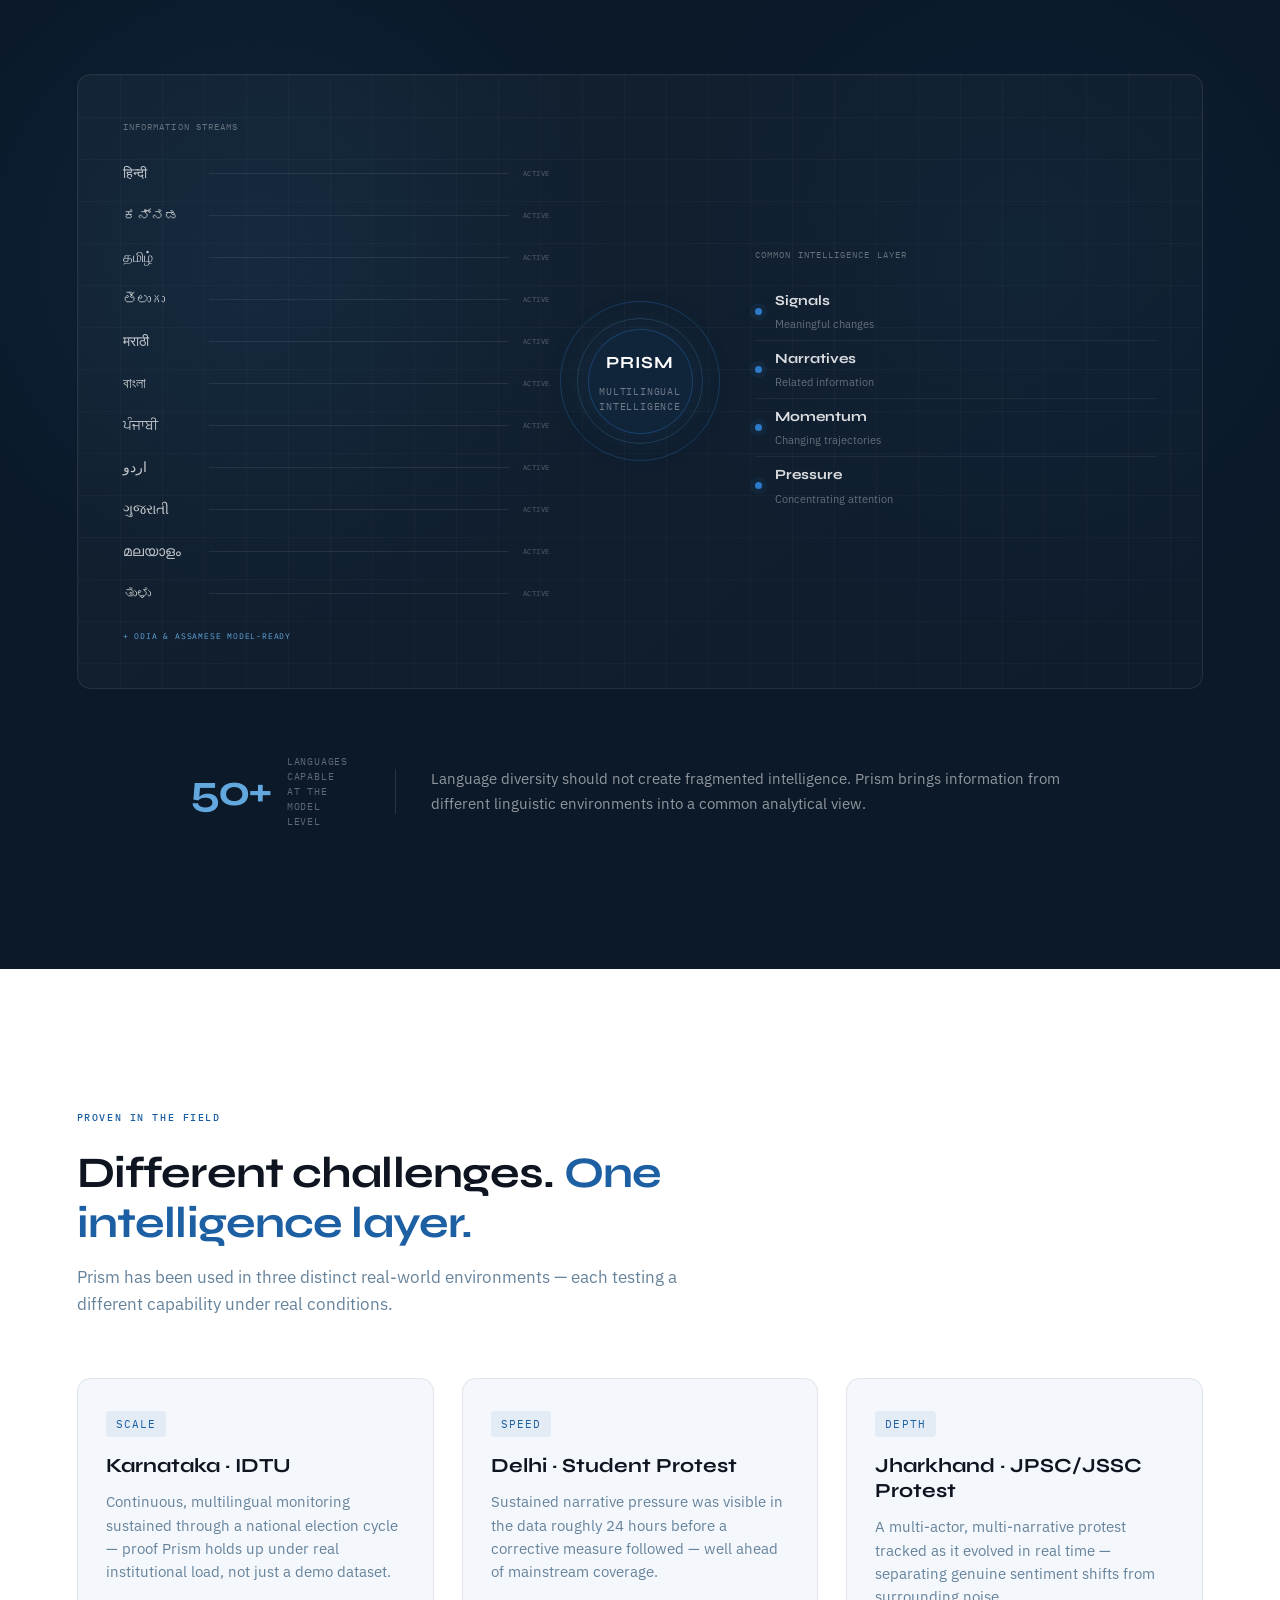
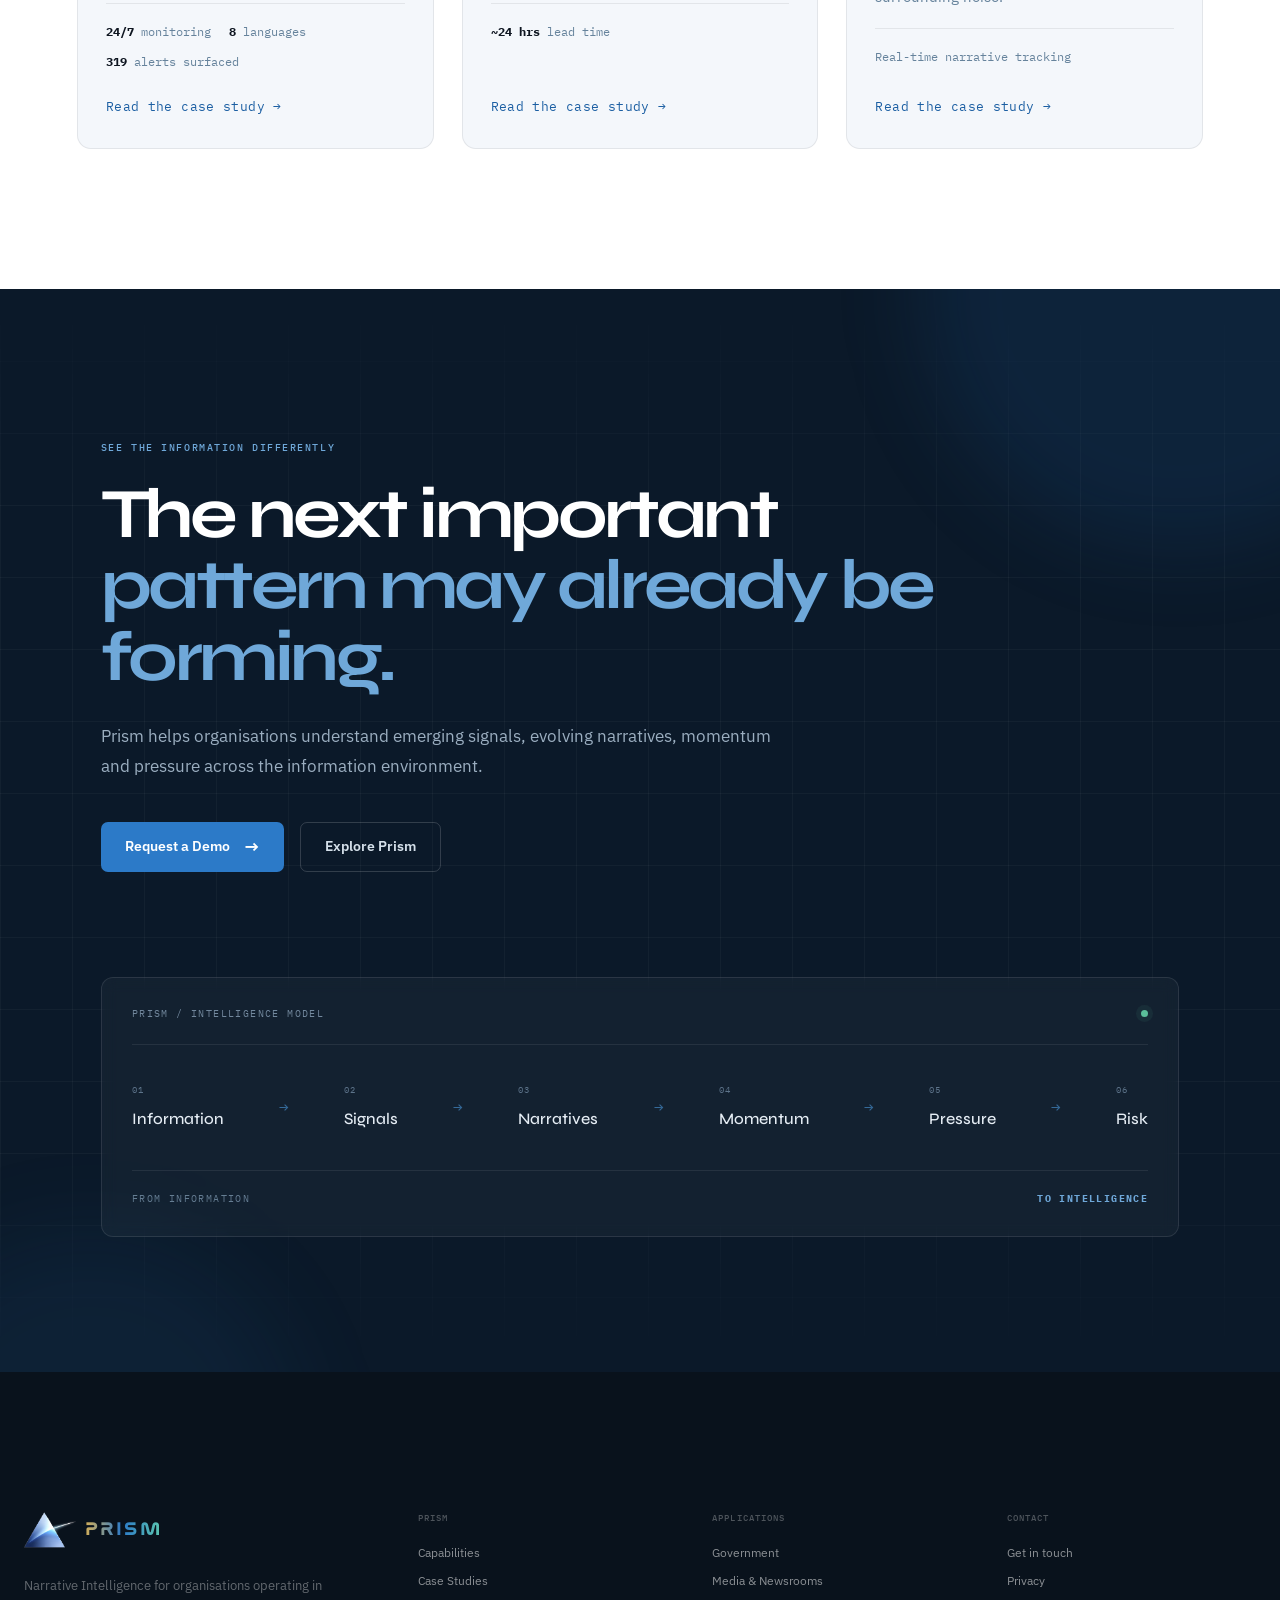
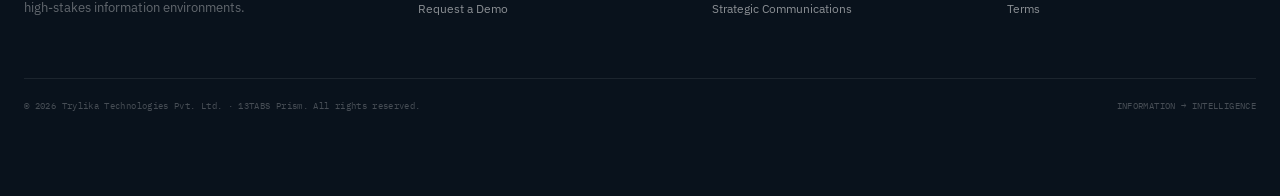
==== commit 617a804e: "Full website redesign" ====
--- a/index.html
+++ b/index.html
@@ -2,11 +2,22 @@
 <html lang="en" itemscope itemtype="https://schema.org/WebPage">
 
 <head>
+    <!-- Google tag (gtag.js) -->
+    <script async src="https://www.googletagmanager.com/gtag/js?id=G-66W589RMQ3"></script>
+    <script>
+    window.dataLayer = window.dataLayer || [];
+    function gtag(){dataLayer.push(arguments);}
+    gtag('js', new Date());
+
+    gtag('config', 'G-66W589RMQ3');
+    </script>
+
   <meta charset="UTF-8">
   <meta name="viewport" content="width=device-width, initial-scale=1.0">
-  <meta name="description" content="13TABS Prism is an AI-powered media intelligence platform enabling governments and organizations to monitor digital ecosystems, track emerging narratives, and derive real-time strategic insights from news and social media.">
-  <title>Prism - AI-Powered Media Intelligence & Narrative Analysis Platform</title>
-  <link rel="stylesheet" href="css/home.css">
+  <meta name="description" content="Prism is a narrative intelligence platform for governments, media organisations and enterprises — detecting emerging signals, mapping narrative networks and revealing coordinated activity across India's major languages.">
+  <title>Prism — Narrative Intelligence Platform | 13TABS</title>
+  <link rel="stylesheet" href="assets/css/common.css">
+  <link rel="stylesheet" href="assets/css/home.css">
 
   <!-- Premium font stack: Syne (display) + IBM Plex Sans (body) + IBM Plex Mono (accents) -->
   <link rel="preconnect" href="https://fonts.googleapis.com">
@@ -31,6 +42,7 @@
       "@context": "https://schema.org",
       "@type": "Organization",
       "name": "13TABS Prism",
+      "legalName": "Trylika Technologies Pvt. Ltd.",
       "url": "https://www.13tabs.com",
       "sameAs": [
         "https://x.com/13tabsPrism"
@@ -41,120 +53,1320 @@
 
 <body>
 
-  <header role="banner" aria-label="Welcome section">
-    <h1>Welcome to <span id="brand-name">PRISM</span></h1>
-    <p>From Trends to Insights: Your Next Move, Simplified</p>
+  <header class="hero" role="banner" aria-label="Prism Narrative Intelligence Platform">
+
+<div class="hero-top">
+  <a href="/" class="brand" aria-label="13TABS Prism">
+    <img src="assets/icons/brand/prism-logo.png" alt="13TABS Prism" class="brand-logo">
+    <span class="brand-name">PRISM</span>
+  </a>
+
+  <nav class="main-nav" aria-label="Primary navigation">
+    <a href="/" class="nav-link active">Prism</a>
+
+    <div class="nav-dropdown">
+      <button class="nav-link dropdown-toggle" type="button" aria-expanded="false">
+        Solutions <span class="nav-chevron">⌄</span>
+      </button>
+      <div class="dropdown-menu">
+        <a href="solutions/government.html">Government</a>
+        <a href="solutions/media.html">Media</a>
+        <a href="solutions/enterprise.html">Enterprise</a>
+      </div>
+    </div>
+
+    <div class="nav-dropdown">
+      <button class="nav-link dropdown-toggle" type="button" aria-expanded="false">
+        Case Studies <span class="nav-chevron">⌄</span>
+      </button>
+      <div class="dropdown-menu">
+        <a href="case-studies/karnataka-idtu.html">Karnataka IDTU</a>
+        <a href="case-studies/delhi-student-protest.html">Delhi Student Protest</a>
+        <a href="case-studies/jharkhand-information-environment.html">Jharkhand Information Environment</a>
+      </div>
+    </div>
+
+    <a href="contact.html" class="nav-link">Contact</a>
+  </nav>
+
+  <button class="mobile-menu-btn" type="button" aria-label="Open navigation" aria-expanded="false">
+    <span></span><span></span><span></span>
+  </button>
+</div>
+
+    <div class="hero-content">
+
+      <div class="hero-copy">
+
+        <div class="hero-eyebrow">
+          <span class="eyebrow-line"></span>
+          NARRATIVE INTELLIGENCE PLATFORM
+        </div>
+
+        <h1>
+          The information is in front of you.<br>
+          <span>The pattern isn't.</span>
+        </h1>
+
+        <p class="hero-description">
+          Prism reveals the signals, narratives, momentum and pressure
+          hidden within the information environment&mdash;before they
+          become consequential.
+        </p>
+
+        <p class="hero-audience">
+          Built for governments, media organisations and strategic
+          communications teams operating in high-stakes information
+          environments.
+        </p>
+
+        <div class="hero-actions">
+          <a class="hero-primary-cta"
+            href="contact.html">
+            Request a Demo
+          </a>
+
+          <a class="hero-secondary-cta" href="#prism">
+            Explore Prism
+            <span>&darr;</span>
+          </a>
+        </div>
+
+      </div>
+
+      <!-- Prism Intelligence Field -->
+      <div class="hero-visual" aria-hidden="true">
+
+        <div class="intelligence-field">
+
+          <div class="field-label field-label-top">
+            INFORMATION ENVIRONMENT
+          </div>
+
+          <div class="network">
+
+            <!-- ambient information nodes -->
+            <span class="node n1"></span>
+            <span class="node n2"></span>
+            <span class="node n3"></span>
+            <span class="node n4"></span>
+            <span class="node n5"></span>
+            <span class="node n6"></span>
+            <span class="node n7"></span>
+            <span class="node n8"></span>
+            <span class="node n9"></span>
+            <span class="node n10"></span>
+            <span class="node n11"></span>
+            <span class="node n12"></span>
+            <span class="node n13"></span>
+            <span class="node n14"></span>
+            <span class="node n15"></span>
+
+            <!-- connections -->
+            <span class="connection c1"></span>
+            <span class="connection c2"></span>
+            <span class="connection c3"></span>
+            <span class="connection c4"></span>
+            <span class="connection c5"></span>
+            <span class="connection c6"></span>
+            <span class="connection c7"></span>
+
+            <!-- emerging structures -->
+            <div class="signal-cluster cluster-one">
+              <span></span>
+              <span></span>
+              <span></span>
+              <span></span>
+            </div>
+
+            <div class="signal-cluster cluster-two">
+              <span></span>
+              <span></span>
+              <span></span>
+            </div>
+
+            <div class="signal-core"></div>
+
+          </div>
+
+          <div class="field-resolution">
+            <span>INFORMATION</span>
+            <i></i>
+            <span>SIGNAL</span>
+            <i></i>
+            <strong>NARRATIVE</strong>
+          </div>
+
+        </div>
+
+      </div>
+
+    </div>
+
+    <div class="hero-spectrum" aria-hidden="true">
+      <span></span>
+    </div>
+
   </header>
 
-  <section id="services" role="region" aria-label="About Prism" class="reveal" itemscope itemtype="https://schema.org/Product">
-    <p itemprop="description">Prism is an AI-powered media intelligence platform built for governments, media organizations, and strategic decision-makers. It enables real-time monitoring, narrative insights, and threat detection across the digital ecosystem &mdash; from news portals to social media. Designed for high-stakes environments, Prism helps institutions respond faster, act smarter, and stay ahead of emerging digital risks.</p>
-    <img class="img-sec" src="icons/business-solutions/ad-icons/artificial-intelligence-animate.svg" loading="lazy" alt="AI-powered digital intelligence system analyzing data in real time for information patterns and media monitoring" aria-label="Illustration showing AI system for media monitoring" itemprop="image" />
+  <!-- =========================================================
+      SECTION 2 — THE IDEA (merged: information environment + intelligence model)
+      ========================================================= -->
+
+  <section id="prism" class="information-section" aria-labelledby="information-title">
+
+    <div class="information-intro">
+
+      <div class="section-eyebrow">
+        <span class="section-eyebrow-line"></span>
+        THE INFORMATION ENVIRONMENT
+      </div>
+
+      <h2 id="information-title">
+        More information doesn't mean more intelligence.
+      </h2>
+
+      <p class="information-lead">
+        Important developments rarely begin as obvious events; they begin as small signals scattered across the information environment.
+      </p>
+
+    </div>
+
+
+
+    <div class="intelligence-map" aria-label="Prism intelligence process">
+
+      <div class="map-label map-label-left">
+        INFORMATION ENVIRONMENT
+      </div>
+
+      <div class="map-label map-label-right">
+        CONSEQUENCE
+      </div>
+
+
+      <!-- INFORMATION -->
+
+      <div class="intelligence-stage stage-information">
+
+        <span class="stage-index">01</span>
+
+        <div class="information-nodes">
+          <span></span>
+          <span></span>
+          <span></span>
+          <span></span>
+          <span></span>
+          <span></span>
+          <span></span>
+          <span></span>
+          <span></span>
+          <span></span>
+          <span></span>
+          <span></span>
+        </div>
+
+        <strong>INFORMATION</strong>
+        <small>What is being said, shared and reported?</small>
+
+      </div>
+
+
+      <!-- SIGNALS -->
+
+      <div class="intelligence-stage stage-signals">
+
+        <span class="stage-index">02</span>
+
+        <div class="signal-points">
+          <span></span>
+          <span></span>
+          <span></span>
+          <span></span>
+        </div>
+
+        <strong>SIGNALS</strong>
+        <small>What is changing?</small>
+
+      </div>
+
+
+      <!-- CONNECTIONS -->
+
+      <div class="intelligence-stage stage-connections">
+
+        <span class="stage-index">03</span>
+
+        <div class="connection-network">
+          <span class="network-node n1"></span>
+          <span class="network-node n2"></span>
+          <span class="network-node n3"></span>
+          <span class="network-node n4"></span>
+
+          <span class="network-line l1"></span>
+          <span class="network-line l2"></span>
+          <span class="network-line l3"></span>
+          <span class="network-line l4"></span>
+        </div>
+
+        <strong>CONNECTIONS</strong>
+        <small>What belongs together?</small>
+
+      </div>
+
+
+      <!-- NARRATIVE -->
+
+      <div class="intelligence-stage stage-narrative">
+
+        <span class="stage-index">04</span>
+
+        <div class="narrative-cluster-dots">
+          <span></span>
+          <span></span>
+          <span></span>
+          <span></span>
+          <span></span>
+        </div>
+
+        <strong>NARRATIVES</strong>
+        <small>What interpretation is forming?</small>
+
+      </div>
+
+
+      <!-- TRAJECTORY -->
+
+      <div class="trajectory-line">
+
+        <span class="trajectory-point point-momentum"></span>
+        <span class="trajectory-point point-pressure"></span>
+        <span class="trajectory-point point-risk"></span>
+        <span class="trajectory-point point-action"></span>
+
+        <span class="trajectory-segment segment-1"></span>
+        <span class="trajectory-segment segment-2"></span>
+        <span class="trajectory-segment segment-3"></span>
+
+      </div>
+
+
+      <div class="trajectory-label label-momentum">
+        <span>05</span>
+        <strong>MOMENTUM</strong>
+        <small>Is it accelerating, spreading or persisting?</small>
+      </div>
+
+      <div class="trajectory-label label-pressure-stage">
+        <span>06</span>
+        <strong>PRESSURE</strong>
+        <small>Where is attention concentrating?</small>
+      </div>
+
+      <div class="trajectory-label label-risk">
+        <span>07</span>
+        <strong>RISK</strong>
+        <small>Why might it matter?</small>
+      </div>
+
+      <div class="trajectory-label label-action">
+        <span>08</span>
+        <strong>ACTION</strong>
+        <small>What needs attention?</small>
+      </div>
+
+    </div>
+
+
+    <!-- ───────────── EXPLANATION ───────────── -->
+
+
+    <div class="intelligence-copy">
+
+      <p>
+        It moves beyond isolated mentions and individual stories to examine
+        relationships, direction, momentum and pressure across the information
+        environment.
+      </p>
+
+    </div>
+
+    <div class="information-conclusion">
+
+      <span class="conclusion-line"></span>
+
+      <div>
+        <span class="conclusion-eyebrow">THE BLIND SPOT</span>
+
+        <h3>
+          The problem isn't visibility.<br>
+          <span>It's context.</span>
+        </h3>
+
+        <p>
+          Knowing a conversation is increasing is useful; understanding
+          why, what it is becoming, who is shaping it, and where it may
+          lead is more valuable.
+        </p>
+
+        <p class="conclusion-final">
+          By the time the pattern is obvious, it may already be consequential.
+        </p>
+      </div>
+    </div>
+
   </section>
 
-  <div class="cta-container reveal">
-    <a class="cta-button" href="https://forms.office.com/r/KLhaEumwk8">Request Demo</a>
-  </div>
-
-  <section id="problem-statement" role="region" aria-label="Problem section">
-    <h2>The Reality Check: Why Traditional Monitoring Isn&#39;t Enough Anymore</h2>
-    <div class="problem-content">
-      <div class="problem reveal reveal-delay-1">
-        <h3>Delayed Detection of Emerging Threats</h3>
-        <p>Traditional monitoring approaches rely on static keywords or manual tracking, making them slow and reactive in fast-moving digital environments.</p>
-        <p><strong style="color: #7CBBEA;">Impact:</strong> Critical signals are missed, delaying response and weakening institutional credibility.</p>
-      </div>
-      <div class="problem reveal reveal-delay-2">
-        <h3>Fragmented and Complex Media Landscape</h3>
-        <p>Digital discourse is scattered across platforms, formats, and languages, making it difficult to track narratives comprehensively.</p>
-        <p><strong style="color: #7CBBEA;">Impact:</strong> Decision-makers operate with incomplete visibility, leading to blind spots and missed risks.</p>
-      </div>
-      <div class="problem reveal reveal-delay-3">
-        <h3>Undetected Coordinated Influence Campaigns</h3>
-        <p>Basic analytics tools fail to identify patterns in coordinated content pushes, bot activity, or agenda-driven narratives.</p>
-        <p><strong style="color: #7CBBEA;">Impact:</strong> Organizations remain exposed to large-scale manipulation and narrative control.</p>
-      </div>
-    </div>
+    <!-- =========================================================
+      SECTION 3 — WHO USES PRISM
+      ========================================================= -->
+
+  <section id="prism-environments" class="prism-environments-section">
+
+      <div class="prism-environments-container">
+
+          <!-- Header -->
+          <div class="prism-environments-header reveal">
+
+              <div class="section-eyebrow">
+                  BUILT FOR HIGH-STAKES ENVIRONMENTS
+              </div>
+
+              <h2>
+                  Different decisions.
+                  <span>Same information challenge.</span>
+              </h2>
+
+              <p>
+                  Whether you're protecting public trust, understanding a
+                  changing news environment or managing strategic communications,
+                  Prism helps make sense of what is happening beneath the surface.
+              </p>
+
+          </div>
+
+
+          <!-- Environment Cards -->
+          <div class="environment-grid">
+
+
+              <!-- Government -->
+              <article class="environment-card reveal" id="government">
+
+                  <div class="environment-card-top">
+
+                      <span class="environment-number">
+                          01
+                      </span>
+
+                      <div class="environment-icon government-icon">
+                          <span></span>
+                      </div>
+
+                  </div>
+
+                  <div class="environment-content">
+
+                      <div class="environment-label">
+                          GOVERNMENT & PUBLIC INSTITUTIONS
+                      </div>
+
+                      <h3>
+                          Understand the information environment
+                          around policy, events and public sentiment.
+                      </h3>
+
+                      <p>
+                          Identify emerging narratives, information disorder,
+                          pressure points and developments that may require
+                          attention before they become difficult to manage.
+                      </p>
+
+                  </div>
+
+                  <div class="environment-footer">
+
+                      <span>MONITOR</span>
+                      <span>DETECT</span>
+                      <span>ASSESS</span>
+
+                  </div>
+
+              </article>
+
+
+              <!-- Media -->
+              <article class="environment-card reveal" id="media">
+
+                  <div class="environment-card-top">
+
+                      <span class="environment-number">
+                          02
+                      </span>
+
+                      <div class="environment-icon media-icon">
+                          <span></span>
+                      </div>
+
+                  </div>
+
+                  <div class="environment-content">
+
+                      <div class="environment-label">
+                          MEDIA & NEWSROOMS
+                      </div>
+
+                      <h3>
+                          See how stories evolve
+                          beyond individual headlines.
+                      </h3>
+
+                      <p>
+                          Track emerging conversations, narrative momentum,
+                          source activity and changing public attention to
+                          understand where the information environment is moving.
+                      </p>
+
+                  </div>
+
+                  <div class="environment-footer">
+
+                      <span>DISCOVER</span>
+                      <span>CONNECT</span>
+                      <span>UNDERSTAND</span>
+
+                  </div>
+
+              </article>
+
+
+              <!-- Strategic Communications -->
+              <article class="environment-card reveal" id="enterprise">
+
+                  <div class="environment-card-top">
+
+                      <span class="environment-number">
+                          03
+                      </span>
+
+                      <div class="environment-icon communications-icon">
+                          <span></span>
+                      </div>
+
+                  </div>
+
+                  <div class="environment-content">
+
+                      <div class="environment-label">
+                          STRATEGIC COMMUNICATIONS & ENTERPRISE
+                      </div>
+
+                      <h3>
+                          Know what is gaining attention
+                          before it becomes a bigger issue.
+                      </h3>
+
+                      <p>
+                          Understand how organisations, policies and issues
+                          are being discussed — and identify changes in narrative
+                          direction, pressure and attention.
+                      </p>
+
+                  </div>
+
+                  <div class="environment-footer">
+
+                      <span>LISTEN</span>
+                      <span>INTERPRET</span>
+                      <span>RESPOND</span>
+
+                  </div>
+
+              </article>
+
+          </div>
+
+
+          <!-- Bottom Statement -->
+          <div class="environment-bottom reveal">
+
+              <div class="environment-bottom-marker">
+                  <span></span>
+              </div>
+
+              <div class="environment-bottom-text">
+
+                  <strong>
+                      One information environment.
+                  </strong>
+
+                  <span>
+                      Different questions. Prism helps you find the signals that matter.
+                  </span>
+
+              </div>
+
+          </div>
+
+      </div>
+
   </section>
 
-  <div id="why-choose-us" role="region" aria-label="Why choose Prism" class="reveal">
-    <img class="img-sec" src="icons/business-solutions/ad-icons/Visual data-bro.svg" loading="lazy" alt="Dashboard showing real-time insights and data visualization powered by AI for strategic decision-making" aria-label="Why choose Prism visualization" />
-    <div>
-      <h2>Why Choose <span>Prism</span></h2>
-      <p>
-        Prism is purpose-built for high-stakes environments where speed, accuracy, and clarity are critical. Unlike traditional monitoring tools, it combines real-time intelligence, multilingual analysis, and signal detection to provide a complete and actionable view of the digital landscape. Built and validated through real-world government use cases, Prism delivers insights you can act on &mdash; not just data you observe.<br><br>
-        Prism has been piloted in collaboration with government agencies, including contributions to initiatives focused on strengthening digital intelligence capabilities.
-      </p>
-      <span style="display:inline-block; margin-top:10px; padding:6px 12px; border:1px solid #7CBBEA; border-radius:20px; font-size:14px; color:#7CBBEA;">
-        Piloted with Government Agencies &nbsp;|&nbsp; Supporting Narrative Insights & Digital Intelligence
-      </span>
-    </div>
-  </div>
-
-  <section id="features" class="content" role="region" aria-label="Key Features">
-    <div class="feature reveal reveal-delay-1">
-      <img src="icons/business-solutions/ad-icons/global-reach.svg" style="width:200px; height:200px;" loading="lazy" alt="Global network visualization representing real-time monitoring of digital content and media platforms" aria-label="Real-Time Monitoring Illustration" />
-      <h3>Real-Time Monitoring</h3>
-      <p>Monitor news, social media, and video platforms in real time &mdash; capturing signals as they emerge.</p>
-    </div>
-    <div class="feature reveal reveal-delay-2">
-      <img src="icons/business-solutions/ad-icons/security.svg" style="width:200px; height:200px;" loading="lazy" alt="Secure AI system detecting digital information patterns and harmful narratives in digital ecosystems" aria-label="Narrative & Signal Detection Illustration" />
-      <h3>Narrative & Signal Detection</h3>
-      <p>Automatically identify emerging narratives, critical signals, and coordinated patterns across multiple languages.</p>
-    </div>
-    <div class="feature reveal reveal-delay-3">
-      <img src="icons/business-solutions/ad-icons/data-driven.svg" style="width:200px; height:200px;" loading="lazy" alt="AI-powered dashboard showing alerts and data-driven insights for strategic decision-making" aria-label="Custom Dashboards & Alerts Illustration" />
-      <h3>Custom Dashboards & Alerts</h3>
-      <p>Access tailored dashboards, real-time alerts, and visual insights designed for fast and informed decision-making.</p>
-    </div>
+    <!-- =========================================================
+      SECTION 4 — WHAT PRISM REVEALS (capabilities)
+      ========================================================= -->
+
+  <section id="prism-reveals" class="prism-reveals-section">
+
+      <div class="prism-reveals-container">
+
+          <!-- Header -->
+          <div class="prism-reveals-header reveal">
+
+              <div class="section-eyebrow">
+                  WHAT PRISM REVEALS
+              </div>
+
+              <h2>
+                  See beyond the
+                  <span>conversation.</span>
+              </h2>
+
+              <p>
+                  Prism transforms a constantly changing information environment
+                  into intelligence that can be explored, monitored and acted upon.
+              </p>
+
+              <div class="intelligence-statement">
+                  <span class="statement-line"></span>
+
+                  <h3>
+                      The objective isn't to give you more information.
+                      <br>
+                      <span>It's to reveal what the information is becoming.</span>
+                  </h3>
+              </div>
+
+          </div>
+
+
+          <!-- Intelligence Grid -->
+          <div class="reveal-grid">
+
+
+              <!-- Emerging Signals -->
+              <article class="reveal-card reveal">
+
+                  <div class="reveal-card-number">
+                      01
+                  </div>
+
+                  <div class="reveal-card-icon signal-icon">
+                      ↗
+                  </div>
+
+                  <h3>
+                      Emerging Signals
+                  </h3>
+
+                  <p>
+                      Detect meaningful changes in volume, sentiment, activity
+                      and information patterns before they become obvious.
+                  </p>
+
+                  <div class="reveal-visual signal-visual">
+
+                      <div class="signal-bars">
+                          <span></span>
+                          <span></span>
+                          <span></span>
+                          <span></span>
+                          <span class="signal-active"></span>
+                          <span class="signal-active"></span>
+                          <span class="signal-active"></span>
+                      </div>
+
+                      <div class="signal-label">
+                          ACTIVITY INCREASING
+                      </div>
+
+                  </div>
+
+              </article>
+
+
+              <!-- Narratives -->
+              <article class="reveal-card reveal">
+
+                  <div class="reveal-card-number">
+                      02
+                  </div>
+
+                  <div class="reveal-card-icon narrative-icon">
+                      ◈
+                  </div>
+
+                  <h3>
+                      Emerging Narratives
+                  </h3>
+
+                  <p>
+                      Connect related information to identify the storylines
+                      and interpretations taking shape across the ecosystem.
+                  </p>
+
+                  <div class="reveal-visual narrative-visual">
+
+                      <div class="narrative-node node-a"></div>
+                      <div class="narrative-node node-b"></div>
+                      <div class="narrative-node node-c"></div>
+                      <div class="narrative-node node-d"></div>
+                      <div class="narrative-node node-e"></div>
+
+                      <div class="narrative-connection connection-a"></div>
+                      <div class="narrative-connection connection-b"></div>
+                      <div class="narrative-connection connection-c"></div>
+
+                      <div class="narrative-cluster">
+                          NARRATIVE
+                      </div>
+
+                  </div>
+
+              </article>
+
+
+              <!-- Momentum & Pressure -->
+              <article class="reveal-card reveal">
+
+                  <div class="reveal-card-number">
+                      03
+                  </div>
+
+                  <div class="reveal-card-icon momentum-icon">
+                      ≋
+                  </div>
+
+                  <h3>
+                      Momentum & Pressure
+                  </h3>
+
+                  <p>
+                      Understand whether a narrative is accelerating, spreading,
+                      persisting or building increasing pressure around an issue.
+                  </p>
+
+                  <div class="reveal-visual momentum-visual">
+
+                      <div class="momentum-grid"></div>
+
+                      <svg
+                          class="momentum-chart"
+                          viewBox="0 0 400 150"
+                          preserveAspectRatio="none"
+                          aria-hidden="true"
+                      >
+                          <path
+                              d="M0 128
+                                C35 126 45 119 70 121
+                                C95 123 108 109 130 111
+                                C155 113 160 101 180 104
+                                C205 107 215 87 235 91
+                                C255 95 270 70 290 76
+                                C315 82 320 48 340 55
+                                C360 62 365 31 400 12"
+                          />
+                      </svg>
+
+                      <div class="momentum-marker">
+                          <span></span>
+                          PRESSURE BUILDING
+                      </div>
+
+                  </div>
+
+              </article>
+
+
+              <!-- Network & Coordination Detection -->
+              <article class="reveal-card reveal">
+
+                  <div class="reveal-card-number">
+                      04
+                  </div>
+
+                  <div class="reveal-card-icon actors-icon">
+                      ◎
+                  </div>
+
+                  <h3>
+                      Network &amp; Coordination Detection
+                  </h3>
+
+                  <p>
+                      Map the accounts and entities connected to a narrative on
+                      Twitter/X, and surface clustering or amplification patterns
+                      that may indicate coordinated rather than organic activity.
+                  </p>
+
+                  <div class="reveal-visual actors-visual">
+
+                      <div class="actor actor-main">
+                          <span>NARRATIVE</span>
+                      </div>
+
+                      <div class="actor actor-1">
+                          <span>ACCOUNT</span>
+                      </div>
+
+                      <div class="actor actor-2">
+                          <span>ENTITY</span>
+                      </div>
+
+                      <div class="actor actor-3">
+                          <span>ACCOUNT</span>
+                      </div>
+
+                      <div class="actor-line actor-line-1"></div>
+                      <div class="actor-line actor-line-2"></div>
+                      <div class="actor-line actor-line-3"></div>
+
+                  </div>
+
+                  <p class="reveal-card-footnote">
+                      Currently scoped to Twitter/X data.
+                  </p>
+
+              </article>
+
+          </div>
+
+
+          <!-- Bottom Statement -->
+          <div class="reveal-bottom reveal">
+
+              <div class="reveal-bottom-line"></div>
+
+              <div>
+                  <strong>
+                      Not just what is being said.
+                  </strong>
+
+                  <span>
+                      What is changing, connecting and gaining momentum.
+                  </span>
+              </div>
+
+          </div>
+
+      </div>
+
   </section>
 
-  <section id="getting-started" role="region" aria-label="Getting Started" class="reveal" itemscope itemtype="https://schema.org/ContactPage">
-    <img class="img-sec" src="icons/business-solutions/ad-icons/emails-animate.svg" loading="lazy" alt="User reaching out through email to get started with AI-powered media monitoring and digital intelligence platform" aria-label="Contact illustration" itemprop="image" />
-    <div>
-      <h2 itemprop="name">Getting Started</h2>
-      <p itemprop="description">
-        Looking to better understand emerging discourse and gain strategic clarity from the digital landscape?<br>
-        We're just an <a class="contact" href="mailto:info@13tabs.com" itemprop="email">email</a> away!
-        <br> Whether you're a government agency, media organization, or enterprise team, our experts will help you understand how Prism can support your objectives.
-        <br><br> Contact us by filling out this <a class="contact" href="https://forms.office.com/r/KLhaEumwk8">Request Form</a>, and our team will get in touch to explore your use case and provide a tailored walkthrough.
-      </p>
-    </div>
+    <!-- =========================================================
+      SECTION 5 — MULTILINGUAL INTELLIGENCE
+      ========================================================= -->
+
+  <section id="multilingual-intelligence" class="multilingual-section">
+
+      <div class="multilingual-container">
+
+          <!-- Header -->
+          <div class="multilingual-header reveal">
+
+              <div class="section-eyebrow">
+                  MULTILINGUAL INTELLIGENCE
+              </div>
+
+              <h2>
+                  Intelligence shouldn't
+                  <span>stop at language.</span>
+              </h2>
+
+              <p>
+                  Prism natively analyses Hindi, English, Punjabi, Bengali,
+                  Gujarati, Marathi, Kannada, Tamil, Telugu, Malayalam, Tulu
+                  and Urdu &mdash; without machine translation at any stage.
+                  Odia and Assamese are model-ready and will be added as
+                  data collection extends to those regions.
+              </p>
+
+          </div>
+
+
+          <!-- Main Visual -->
+          <div class="language-intelligence-panel reveal">
+
+              <!-- Left: Language Field -->
+              <div class="language-field">
+
+                  <div class="language-field-label">
+                      INFORMATION STREAMS
+                  </div>
+
+
+                  <div class="language-stream stream-1">
+                      <span class="language-name">हिन्दी</span>
+                      <span class="language-line"></span>
+                      <span class="language-status">ACTIVE</span>
+                  </div>
+
+                  <div class="language-stream stream-2">
+                      <span class="language-name">ಕನ್ನಡ</span>
+                      <span class="language-line"></span>
+                      <span class="language-status">ACTIVE</span>
+                  </div>
+
+                  <div class="language-stream stream-3">
+                      <span class="language-name">தமிழ்</span>
+                      <span class="language-line"></span>
+                      <span class="language-status">ACTIVE</span>
+                  </div>
+
+                  <div class="language-stream stream-4">
+                      <span class="language-name">తెలుగు</span>
+                      <span class="language-line"></span>
+                      <span class="language-status">ACTIVE</span>
+                  </div>
+
+                  <div class="language-stream stream-5">
+                      <span class="language-name">मराठी</span>
+                      <span class="language-line"></span>
+                      <span class="language-status">ACTIVE</span>
+                  </div>
+
+                  <div class="language-stream stream-6">
+                      <span class="language-name">বাংলা</span>
+                      <span class="language-line"></span>
+                      <span class="language-status">ACTIVE</span>
+                  </div>
+
+                  <div class="language-stream stream-7">
+                      <span class="language-name">ਪੰਜਾਬੀ</span>
+                      <span class="language-line"></span>
+                      <span class="language-status">ACTIVE</span>
+                  </div>
+
+                  <div class="language-stream stream-8">
+                      <span class="language-name">اردو</span>
+                      <span class="language-line"></span>
+                      <span class="language-status">ACTIVE</span>
+                  </div>
+
+                  <div class="language-stream stream-9">
+                      <span class="language-name">ગુજરાતી</span>
+                      <span class="language-line"></span>
+                      <span class="language-status">ACTIVE</span>
+                  </div>
+
+                  <div class="language-stream stream-10">
+                      <span class="language-name">മലയാളം</span>
+                      <span class="language-line"></span>
+                      <span class="language-status">ACTIVE</span>
+                  </div>
+
+                  <div class="language-stream stream-11">
+                      <span class="language-name">ತುಳು</span>
+                      <span class="language-line"></span>
+                      <span class="language-status">ACTIVE</span>
+                  </div>
+
+
+                  <!-- Additional language indicators -->
+                  <div class="language-more">
+                      + ODIA &amp; ASSAMESE MODEL-READY
+                  </div>
+
+              </div>
+
+
+              <!-- Centre: Intelligence Layer -->
+              <div class="language-core">
+
+                  <div class="language-core-orbit orbit-one"></div>
+                  <div class="language-core-orbit orbit-two"></div>
+
+                  <div class="language-core-inner">
+
+                      <span class="language-core-brand">
+                          PRISM
+                      </span>
+
+                      <span class="language-core-label">
+                          MULTILINGUAL
+                          <br>
+                          INTELLIGENCE
+                      </span>
+
+                  </div>
+
+              </div>
+
+
+              <!-- Right: Intelligence Output -->
+              <div class="language-output">
+
+                  <div class="language-field-label">
+                      COMMON INTELLIGENCE LAYER
+                  </div>
+
+
+                  <div class="language-output-item">
+
+                      <div class="output-bullet"></div>
+
+                      <div>
+                          <strong>Signals</strong>
+                          <span>Meaningful changes</span>
+                      </div>
+
+                  </div>
+
+
+                  <div class="language-output-item">
+
+                      <div class="output-bullet"></div>
+
+                      <div>
+                          <strong>Narratives</strong>
+                          <span>Related information</span>
+                      </div>
+
+                  </div>
+
+
+                  <div class="language-output-item">
+
+                      <div class="output-bullet"></div>
+
+                      <div>
+                          <strong>Momentum</strong>
+                          <span>Changing trajectories</span>
+                      </div>
+
+                  </div>
+
+
+                  <div class="language-output-item">
+
+                      <div class="output-bullet"></div>
+
+                      <div>
+                          <strong>Pressure</strong>
+                          <span>Concentrating attention</span>
+                      </div>
+
+                  </div>
+
+              </div>
+
+          </div>
+
+
+          <!-- Bottom Statement -->
+          <div class="multilingual-bottom reveal">
+
+              <div class="multilingual-stat">
+
+                  <span class="multilingual-stat-number">
+                      50+
+                  </span>
+
+                  <span class="multilingual-stat-label">
+                      LANGUAGES CAPABLE<br>
+                      AT THE MODEL LEVEL
+                  </span>
+
+              </div>
+
+
+              <div class="multilingual-divider"></div>
+
+
+              <p>
+                  Language diversity should not create fragmented intelligence.
+                  Prism brings information from different linguistic environments
+                  into a common analytical view.
+              </p>
+
+          </div>
+
+      </div>
+
   </section>
 
-  <div class="cta-container reveal">
-    <a class="cta-button" href="https://forms.office.com/r/KLhaEumwk8">Request Demo</a>
-  </div>
-
-  <footer role="contentinfo" aria-label="Footer">
-    <div class="footer-content">
-      <p>Connect with us to explore how Prism can strengthen your digital intelligence and decision-making capabilities.</p>
-
-      <div class="footer-links">
-        <a class="contact" href="mailto:info@13tabs.com" aria-label="Email contact">info[at]13tabs[dot]com</a>
-        <span class="separator">|</span>
-        <a class="contact" href="https://forms.office.com/r/KLhaEumwk8" aria-label="13TABS Prism Request Form">13TABS Prism: Request Form</a>
-        <span class="separator">|</span>
-        <a class="contact" href="https://x.com/13tabsPrism" target="_blank" aria-label="13TABS Prism on X (Twitter)">Follow us on X</a>
-      </div>
-
-      <p class="attribution">Illustrations by <a class="contact" href="https://storyset.com/" target="_blank" aria-label="Storyset Illustrations">Storyset</a></p>
-    </div>
+  <!-- =========================================================
+      SECTION 6 — PROOF IN THE FIELD (teaser cards → dedicated pages)
+      ========================================================= -->
+
+  <section id="field-proof" class="proof-teaser-section">
+
+      <div class="proof-teaser-container">
+
+          <div class="proof-teaser-header reveal">
+
+              <div class="section-eyebrow">
+                  PROVEN IN THE FIELD
+              </div>
+
+              <h2>
+                  Different challenges.
+                  <span>One intelligence layer.</span>
+              </h2>
+
+              <p>
+                  Prism has been used in three distinct real-world environments —
+                  each testing a different capability under real conditions.
+              </p>
+
+          </div>
+
+          <div class="proof-teaser-grid">
+
+              <!-- Karnataka — Scale -->
+              <article class="proof-teaser-card reveal">
+                  <span class="proof-teaser-tag">SCALE</span>
+                  <h3>Karnataka · IDTU</h3>
+                  <p>
+                      Continuous, multilingual monitoring sustained through a
+                      national election cycle — proof Prism holds up under
+                      real institutional load, not just a demo dataset.
+                  </p>
+                  <div class="proof-teaser-stats">
+                      <span><strong>24/7</strong> monitoring</span>
+                      <span><strong>8</strong> languages</span>
+                      <span><strong>319</strong> alerts surfaced</span>
+                  </div>
+                  <a href="case-studies/karnataka-idtu.html" class="proof-teaser-link">
+                      Read the case study <span>→</span>
+                  </a>
+              </article>
+
+              <!-- Delhi — Speed -->
+              <article class="proof-teaser-card reveal">
+                  <span class="proof-teaser-tag">SPEED</span>
+                  <h3>Delhi · Student Protest</h3>
+                  <p>
+                      Sustained narrative pressure was visible in the data
+                      roughly 24 hours before a corrective measure followed —
+                      well ahead of mainstream coverage.
+                  </p>
+                  <div class="proof-teaser-stats">
+                      <span><strong>~24 hrs</strong> lead time</span>
+                  </div>
+                  <a href="case-studies/delhi-student-protest.html" class="proof-teaser-link">
+                      Read the case study <span>→</span>
+                  </a>
+              </article>
+
+              <!-- Jharkhand — Depth -->
+              <article class="proof-teaser-card reveal">
+                  <span class="proof-teaser-tag">DEPTH</span>
+                  <h3>Jharkhand · JPSC/JSSC Protest</h3>
+                  <p>
+                      A multi-actor, multi-narrative protest tracked as it
+                      evolved in real time — separating genuine sentiment
+                      shifts from surrounding noise.
+                  </p>
+                  <div class="proof-teaser-stats">
+                      <span>Real-time narrative tracking</span>
+                  </div>
+                  <a href="case-studies/jharkhand-information-environment.html" class="proof-teaser-link">
+                      Read the case study <span>→</span>
+                  </a>
+              </article>
+
+          </div>
+
+      </div>
+
+  </section>
+
+
+    <!-- =========================================================
+      SECTION 7 — TRUST / CTA / FOOTER
+      ========================================================= -->
+
+  <section class="final-cta-section" id="request-demo">
+
+      <div class="final-cta-grid"></div>
+
+      <div class="section-container final-cta-container">
+
+          <div class="final-cta-content">
+
+              <div class="section-eyebrow final-eyebrow">
+                  SEE THE INFORMATION DIFFERENTLY
+              </div>
+
+              <h2>
+                  The next important<br>
+                  <span>pattern may already be forming.</span>
+              </h2>
+
+              <p>
+                  Prism helps organisations understand emerging signals,
+                  evolving narratives, momentum and pressure across the
+                  information environment.
+              </p>
+
+              <div class="final-cta-actions">
+
+                  <a href="contact.html" class="final-primary-btn">
+                      Request a Demo
+                      <span>→</span>
+                  </a>
+
+                  <a href="#prism-reveals" class="final-secondary-btn">
+                      Explore Prism
+                  </a>
+
+              </div>
+
+          </div>
+
+
+          <!-- Intelligence Statement -->
+
+          <div class="final-intelligence-card">
+
+              <div class="final-card-top">
+                  <span>PRISM / INTELLIGENCE MODEL</span>
+                  <span class="final-live-dot"></span>
+              </div>
+
+              <div class="final-chain">
+
+                  <div class="chain-item">
+                      <span>01</span>
+                      <strong>Information</strong>
+                  </div>
+
+                  <div class="chain-arrow">→</div>
+
+                  <div class="chain-item">
+                      <span>02</span>
+                      <strong>Signals</strong>
+                  </div>
+
+                  <div class="chain-arrow">→</div>
+
+                  <div class="chain-item">
+                      <span>03</span>
+                      <strong>Narratives</strong>
+                  </div>
+
+                  <div class="chain-arrow">→</div>
+
+                  <div class="chain-item">
+                      <span>04</span>
+                      <strong>Momentum</strong>
+                  </div>
+
+                  <div class="chain-arrow">→</div>
+
+                  <div class="chain-item">
+                      <span>05</span>
+                      <strong>Pressure</strong>
+                  </div>
+
+                  <div class="chain-arrow">→</div>
+
+                  <div class="chain-item">
+                      <span>06</span>
+                      <strong>Risk</strong>
+                  </div>
+
+              </div>
+
+              <div class="final-card-bottom">
+                  <span>FROM INFORMATION</span>
+                  <strong>TO INTELLIGENCE</strong>
+              </div>
+
+          </div>
+
+      </div>
+
+  </section>
+
+
+  <!-- =========================================================
+      FOOTER
+      ========================================================= -->
+
+  <footer class="site-footer">
+
+      <div class="section-container">
+
+          <div class="footer-main">
+
+              <!-- Brand -->
+
+              <div class="footer-brand">
+
+                  <a href="/" class="footer-logo">
+                      <img src="assets/icons/brand/prism-logo.png" alt="13TABS Prism" class="footer-logo-img">
+                      <span class="footer-logo-mark">PRISM</span>
+                  </a>
+
+                  <p>
+                      Narrative Intelligence for organisations operating
+                      in high-stakes information environments.
+                  </p>
+
+              </div>
+
+
+              <!-- Navigation -->
+
+              <div class="footer-column">
+
+                  <h4>PRISM</h4>
+
+                  <a href="#prism-reveals">Capabilities</a>
+                  <a href="#field-proof">Case Studies</a>
+                  <a href="#request-demo">Request a Demo</a>
+
+              </div>
+
+
+              <div class="footer-column">
+
+                  <h4>APPLICATIONS</h4>
+
+                  <a href="#government">Government</a>
+                  <a href="#media">Media &amp; Newsrooms</a>
+                  <a href="#enterprise">Strategic Communications</a>
+
+              </div>
+
+
+              <div class="footer-column">
+
+                  <h4>CONTACT</h4>
+
+                  <a href="contact.html">Get in touch</a>
+                  <a href="privacy.html">Privacy</a>
+                  <a href="terms.html">Terms</a>
+
+              </div>
+
+          </div>
+
+
+          <!-- Footer Bottom -->
+          <div class="footer-bottom">
+              <span>
+                  © 2026 Trylika Technologies Pvt. Ltd. · 13TABS Prism. All rights reserved.
+              </span>
+
+              <span class="footer-tagline">
+                  INFORMATION → INTELLIGENCE
+              </span>
+          </div>
+      </div>
   </footer>
-
-  <!-- Scroll Reveal -->
-  <script>
-    (function () {
-      const els = document.querySelectorAll('.reveal');
-      if (!('IntersectionObserver' in window)) {
-        els.forEach(el => el.classList.add('visible'));
-        return;
-      }
-      const observer = new IntersectionObserver(
-        (entries) => entries.forEach(e => { if (e.isIntersecting) { e.target.classList.add('visible'); observer.unobserve(e.target); } }),
-        { threshold: 0.12 }
-      );
-      els.forEach(el => observer.observe(el));
-    })();
-  </script>
+<script src="assets/js/common.js"></script>
 </body>
 </html>
--- a/assets/css/common.css
+++ b/assets/css/common.css
@@ -0,0 +1,778 @@
+/* =========================================================
+   PRISM — COMMON SITE CHROME
+   Shared by every public page.
+   Page-specific CSS should contain only page-specific styling.
+========================================================= */
+
+@font-face {
+    font-family: 'nasalization';
+    src: url(../fonts/nasalization-rg.otf);
+    font-display: swap;
+}
+
+@font-face {
+    font-family: 'Syne';
+    src: url(../fonts/Syne.ttf);
+    font-display: swap;
+}
+
+@font-face {
+    font-family: 'IBM Plex Sans';
+    src: url(../fonts/IBMPlexSans.ttf);
+    font-display: swap;
+}
+
+:root {
+    --font-brand: 'nasalization', sans-serif;
+    --font-display: 'Syne', 'Poppins', sans-serif;
+    --font-body: 'IBM Plex Sans', 'Poppins', sans-serif;
+    --font-mono: 'IBM Plex Mono', ui-monospace, SFMono-Regular, Menlo, Consolas, monospace;
+
+    --page: #F4F7FB;
+    --page-alt: #E4ECF5;
+    --white: #FFFFFF;
+
+    --navy: #09121C;
+    --navy-soft: #102235;
+    --accent: #1C5FA3;
+    --accent-bright: #2C7AC8;
+    --signal: #8A5008;
+    --teal: #197A72;
+
+    --text: #0B1929;
+    --text-secondary: #2C3E50;
+    --text-muted: #8496A8;
+
+    --border-card: rgba(28, 95, 163, .11);
+    --border-subtle: rgba(0, 0, 0, .08);
+
+    --container: 1280px;
+    --transition: .26s ease;
+    --header-height: 78px;
+}
+
+*,
+*::before {
+    box-sizing: border-box;
+}
+
+html {
+    scroll-behavior: smooth;
+    overflow-x: hidden;
+}
+
+body {
+    margin: 0;
+    color: var(--text);
+    font-family: var(--font-body);
+    font-size: 15px;
+    line-height: 1.65;
+    -webkit-font-smoothing: antialiased;
+    overflow-x: hidden;
+}
+
+img {
+    display: block;
+    max-width: 100%;
+}
+
+a {
+    color: inherit;
+    text-decoration: none;
+}
+
+button,
+input,
+select,
+textarea {
+    font: inherit;
+}
+
+button,
+a {
+    -webkit-tap-highlight-color: transparent;
+}
+
+.section-container {
+    width: min(var(--container), calc(100% - 48px));
+    margin-inline: auto;
+}
+
+
+/* =========================================================
+   HEADER
+========================================================= */
+
+.site-header,
+.page-header {
+    position: absolute;
+    inset: 0 0 auto;
+    z-index: 1000;
+    width: 100%;
+    color: #fff;
+    background: rgba(9, 18, 28, .97);
+    border-bottom: 1px solid rgba(255, 255, 255, .07);
+    backdrop-filter: blur(12px);
+    -webkit-backdrop-filter: blur(12px);
+}
+
+.header-inner {
+    position: relative;
+    width: min(var(--container), calc(100% - 48px));
+    min-height: var(--header-height);
+    margin-inline: auto;
+    display: flex;
+    align-items: center;
+    gap: 28px;
+}
+
+.brand,
+.hero-brand {
+    display: inline-flex;
+    align-items: center;
+    gap: 9px;
+    flex: 0 0 auto;
+    text-decoration: none;
+}
+
+.brand-logo {
+    display: block;
+    width: auto;
+    height: 36px;
+}
+
+.brand-name,
+.brand-mark {
+    font-family: var(--font-brand);
+    font-size: 1.12rem;
+    font-weight: 700;
+    line-height: 1;
+    letter-spacing: .16em;
+    background: linear-gradient(90deg, #D4AF5A, #2C7AC8 48%, #5CC7B0);
+    -webkit-background-clip: text;
+    background-clip: text;
+    -webkit-text-fill-color: transparent;
+}
+
+.main-nav,
+.hero-nav {
+    margin-left: auto;
+    display: flex;
+    align-items: center;
+    gap: 28px;
+}
+
+.main-nav > a,
+.main-nav .nav-link,
+.hero-nav > a,
+.hero-nav .nav-link {
+    position: relative;
+    display: inline-flex;
+    align-items: center;
+    gap: 6px;
+    padding: 9px 0;
+    border: 0;
+    background: transparent;
+    color: rgba(255, 255, 255, .64);
+    font-family: var(--font-mono);
+    font-size: .66rem;
+    font-weight: 500;
+    line-height: 1.2;
+    letter-spacing: .08em;
+    text-transform: uppercase;
+    text-decoration: none;
+    cursor: pointer;
+    transition: color var(--transition);
+}
+
+.main-nav > a:hover,
+.main-nav > a.active,
+.main-nav .nav-link:hover,
+.main-nav .nav-link.active,
+.hero-nav > a:hover,
+.hero-nav > a.active {
+    color: #fff;
+}
+
+.nav-dropdown {
+    position: relative;
+}
+
+.nav-chevron {
+    display: inline-block;
+    font-size: 12px;
+    line-height: 1;
+    color: rgba(255, 255, 255, .42);
+    transition: transform var(--transition);
+}
+
+.nav-dropdown.open .nav-chevron {
+    transform: rotate(180deg);
+}
+
+.dropdown-menu {
+    position: absolute;
+    top: calc(100% + 8px);
+    left: 50%;
+    min-width: 205px;
+    padding: 8px;
+    transform: translateX(-50%) translateY(-4px);
+    opacity: 0;
+    visibility: hidden;
+    pointer-events: none;
+    background: #fff;
+    border: 1px solid var(--border-card);
+    border-radius: 10px;
+    box-shadow: 0 18px 45px rgba(11, 25, 41, .18);
+    transition: opacity var(--transition), transform var(--transition), visibility var(--transition);
+}
+
+.nav-dropdown:hover > .dropdown-menu,
+.nav-dropdown:focus-within > .dropdown-menu,
+.nav-dropdown.open > .dropdown-menu {
+    opacity: 1;
+    visibility: visible;
+    pointer-events: auto;
+    transform: translateX(-50%) translateY(0);
+}
+
+.dropdown-menu a {
+    display: block;
+    padding: 10px 12px;
+    border-radius: 6px;
+    color: #2C3E50;
+    font-family: var(--font-body);
+    font-size: .8rem;
+    line-height: 1.35;
+    white-space: nowrap;
+    text-decoration: none;
+    transition: background var(--transition), color var(--transition);
+}
+
+.dropdown-menu a:hover,
+.dropdown-menu a.active {
+    color: var(--accent);
+    background: #F1F5F9;
+}
+
+.header-cta {
+    flex: 0 0 auto;
+    display: inline-flex;
+    align-items: center;
+    gap: 7px;
+    padding: 10px 16px;
+    border: 1px solid rgba(255, 255, 255, .24);
+    border-radius: 5px;
+    color: #fff;
+    font-family: var(--font-mono);
+    font-size: .64rem;
+    font-weight: 500;
+    letter-spacing: .06em;
+    text-transform: uppercase;
+    transition: background var(--transition), border-color var(--transition), transform var(--transition);
+}
+
+.header-cta:hover {
+    background: rgba(44, 122, 200, .18);
+    border-color: rgba(117, 168, 207, .48);
+    transform: translateY(-1px);
+}
+
+.header-cta span {
+    font-size: 13px;
+}
+
+.mobile-menu-btn {
+    display: none;
+    width: 42px;
+    height: 42px;
+    margin-left: auto;
+    padding: 10px;
+    border: 1px solid rgba(255, 255, 255, .16);
+    border-radius: 6px;
+    background: transparent;
+    color: #fff;
+    cursor: pointer;
+    align-items: center;
+    justify-content: center;
+    flex-direction: column;
+    gap: 5px;
+}
+
+.mobile-menu-btn span {
+    display: block;
+    width: 18px;
+    height: 1px;
+    background: currentColor;
+    transition: transform var(--transition), opacity var(--transition);
+}
+
+.mobile-menu-btn.active span:nth-child(1) {
+    transform: translateY(6px) rotate(45deg);
+}
+
+.mobile-menu-btn.active span:nth-child(2) {
+    opacity: 0;
+}
+
+.mobile-menu-btn.active span:nth-child(3) {
+    transform: translateY(-6px) rotate(-45deg);
+}
+
+
+/* Home hero uses the same navigation styling without a separate header bar. */
+
+.hero {
+    position: relative;
+}
+
+.hero > .hero-top {
+    position: absolute;
+    inset: 0 0 auto;
+    z-index: 1000;
+    width: min(var(--container), calc(100% - 48px));
+    min-height: var(--header-height);
+    margin-inline: auto;
+    display: flex;
+    align-items: center;
+}
+
+.hero > .hero-top .main-nav {
+    margin-left: auto;
+}
+
+.hero > .hero-top .mobile-menu-btn {
+    margin-left: 20px;
+}
+
+/* =========================================================
+   GLOBAL HERO SPACING
+   Keeps hero content visually separated from the header
+========================================================= */
+
+.hero {
+    padding-top: 90px;
+}
+
+/* Tablet */
+@media (max-width: 900px) {
+    .hero {
+        padding-top: 75px;
+    }
+}
+
+/* Mobile */
+@media (max-width: 600px) {
+    .hero {
+        padding-top: 65px;
+    }
+}
+
+
+/* =========================================================
+   FOOTER
+========================================================= */
+
+.site-footer {
+    color: rgba(255, 255, 255, .6);
+    background: var(--navy);
+}
+
+.footer-inner,
+.site-footer > .section-container {
+    width: min(var(--container), calc(100% - 48px));
+    margin-inline: auto;
+}
+
+.footer-inner {
+    display: grid;
+    grid-template-columns: 1.4fr repeat(3, 1fr);
+    gap: 45px;
+    padding: 70px 0 60px;
+}
+
+.site-footer > .section-container:not(.footer-inner) {
+    padding-top: 70px;
+    padding-bottom: 60px;
+}
+
+.footer-main {
+    display: grid;
+    grid-template-columns: 1.4fr repeat(3, 1fr);
+    gap: 45px;
+    padding: 70px 0 60px;
+}
+
+.footer-brand {
+    max-width: 320px;
+}
+
+.footer-logo {
+    display: inline-flex;
+    align-items: center;
+    gap: 9px;
+    text-decoration: none;
+}
+
+.footer-logo-img {
+    display: block;
+    height: 36px;
+    width: auto;
+}
+
+.footer-logo-mark {
+    font-family: var(--font-brand);
+    font-size: 1.12rem;
+    font-weight: 700;
+    letter-spacing: .16em;
+    background: linear-gradient(90deg, #D4AF5A, #2C7AC8 48%, #5CC7B0);
+    -webkit-background-clip: text;
+    background-clip: text;
+    -webkit-text-fill-color: transparent;
+}
+
+.footer-brand .brand-name {
+    color: #fff;
+}
+
+.footer-brand p {
+    margin: 20px 0 0;
+    color: rgba(255, 255, 255, .36);
+    font-size: .83rem;
+    line-height: 1.6;
+}
+
+.footer-links {
+    display: contents;
+}
+
+.footer-column {
+    display: flex;
+    flex-direction: column;
+    align-items: flex-start;
+    gap: 10px;
+}
+
+.footer-column h4,
+.footer-heading {
+    display: block;
+    margin: 0 0 9px;
+    color: rgba(255, 255, 255, .28);
+    font-family: var(--font-mono);
+    font-size: .59rem;
+    font-weight: 500;
+    line-height: 1.3;
+    letter-spacing: .11em;
+}
+
+.footer-column a {
+    color: rgba(255, 255, 255, .53);
+    font-size: .78rem;
+    line-height: 1.45;
+    text-decoration: none;
+    transition: color var(--transition);
+}
+
+.footer-column a:hover {
+    color: #fff;
+}
+
+.footer-bottom {
+    display: flex;
+    justify-content: space-between;
+    align-items: center;
+    gap: 25px;
+    padding: 20px 0 24px;
+    border-top: 1px solid rgba(255, 255, 255, .08);
+    color: rgba(255, 255, 255, .25);
+    font-family: var(--font-mono);
+    font-size: .56rem;
+    line-height: 1.5;
+    letter-spacing: .04em;
+}
+
+.footer-tagline {
+    white-space: nowrap;
+}
+
+
+/* =========================================================
+   RESPONSIVE SITE CHROME
+========================================================= */
+
+@media (max-width: 1100px) {
+    .footer-inner,
+    .footer-main {
+        grid-template-columns: 1.5fr 1fr 1fr;
+    }
+
+    .footer-inner .footer-column:last-child,
+    .footer-main .footer-column:last-child {
+        grid-column: 2;
+    }
+}
+
+@media (max-width: 900px) {
+    .header-inner {
+        width: min(var(--container), calc(100% - 36px));
+    }
+
+    .main-nav,
+    .hero-nav {
+        gap: 18px;
+    }
+
+    .header-cta {
+        padding: 9px 12px;
+    }
+}
+
+@media (max-width: 800px) {
+    .header-inner {
+        min-height: 70px;
+    }
+
+    .main-nav,
+    .hero-nav {
+        display: none;
+        position: absolute;
+        top: calc(100% - 1px);
+        left: 18px;
+        right: 18px;
+        margin: 0;
+        padding: 10px;
+        flex-direction: column;
+        align-items: stretch;
+        gap: 2px;
+        background: rgba(9, 18, 28, .99);
+        border: 1px solid rgba(255, 255, 255, .09);
+        border-top: 0;
+        border-radius: 0 0 10px 10px;
+        box-shadow: 0 18px 40px rgba(0, 0, 0, .22);
+    }
+
+    .main-nav.mobile-open,
+    .hero-nav.mobile-open {
+        display: flex;
+    }
+
+    .main-nav > a,
+    .main-nav .nav-link,
+    .hero-nav > a,
+    .hero-nav .nav-link {
+        width: 100%;
+        justify-content: space-between;
+        padding: 13px 12px;
+        font-size: .68rem;
+    }
+
+    .nav-dropdown {
+        width: 100%;
+    }
+
+    .dropdown-menu {
+        position: relative;
+        min-width: 0;
+        width: 100%;
+        margin: 0 0 3px;
+        padding: 4px;
+        transform: none;
+        opacity: 1;
+        visibility: visible;
+        pointer-events: auto;
+        display: none;
+        border: 0;
+        border-radius: 7px;
+        box-shadow: none;
+        background: rgba(255, 255, 255, .05);
+    }
+
+    .nav-dropdown.open > .dropdown-menu {
+        display: block;
+    }
+
+    .dropdown-menu a {
+        color: rgba(255, 255, 255, .72);
+        padding: 10px 12px 10px 24px;
+        white-space: normal;
+    }
+
+    .dropdown-menu a:hover,
+    .dropdown-menu a.active {
+        color: #fff;
+        background: rgba(255, 255, 255, .08);
+    }
+
+    .header-cta {
+        display: none;
+    }
+
+    .mobile-menu-btn {
+        display: inline-flex;
+    }
+
+    .hero > .hero-top {
+        width: calc(100% - 36px);
+        min-height: 70px;
+    }
+
+    .hero > .hero-top .mobile-menu-btn {
+        margin-left: 12px;
+    }
+
+    .footer-inner,
+    .footer-main {
+        grid-template-columns: repeat(2, 1fr);
+    }
+
+    .footer-brand {
+        grid-column: 1 / -1;
+    }
+
+    .footer-bottom {
+        flex-direction: column;
+        align-items: flex-start;
+    }
+
+    .footer-tagline {
+        white-space: normal;
+    }
+}
+
+@media (max-width: 560px) {
+    .section-container,
+    .footer-inner,
+    .site-footer > .section-container,
+    .header-inner,
+    .hero > .hero-top {
+        width: calc(100% - 28px);
+    }
+
+    .footer-inner,
+    .footer-main {
+        grid-template-columns: 1fr;
+        gap: 30px;
+    }
+
+    .footer-brand {
+        grid-column: auto;
+    }
+
+    .site-footer > .section-container:not(.footer-inner) {
+        padding-top: 50px;
+        padding-bottom: 20px;
+    }
+
+    .footer-main {
+        padding: 50px 0 40px;
+    }
+}
+
+@media (prefers-reduced-motion: reduce) {
+    html {
+        scroll-behavior: auto;
+    }
+
+    *,
+    *::before {
+        transition: none !important;
+    }
+}
+
+/* =========================================================
+   PRISM — GLOBAL READABILITY OVERRIDE
+   ---------------------------------------------------------
+   Purpose:
+   • Improve readability of very-small supporting text
+   • Preserve existing layout, spacing and visual hierarchy
+   • Override page-specific typography where necessary
+   • Do NOT affect normal body text or headings
+========================================================= */
+
+
+/* ---------------------------------------------------------
+   DESKTOP / TABLET
+--------------------------------------------------------- */
+
+@media (min-width: 601px) {
+
+    /* Small metadata / labels / tags */
+    .timeline-meta span,
+    .timeline-action span,
+    .field-case-status,
+    .field-visual-header,
+    .environment-footer span,
+    .language-panel-top,
+    .language-panel-bottom,
+    .network-caption,
+    .network-footer {
+        font-size: 10px !important;
+    }
+
+    /* Small visualisation labels */
+    .map-label,
+    .card-type,
+    .visual-caption,
+    .language-core-label,
+    .multilingual-stat-label,
+    .network-node {
+        font-size: 10px !important;
+    }
+
+    /* Small supporting labels */
+    .signal-label,
+    .signal-date,
+    .signal-foot span,
+    .signal-point span,
+    .signal-findings span,
+    .trend-sub,
+    .trend-tick,
+    .takeaway-chain span,
+    .takeaway-chain strong {
+        font-size: 10px !important;
+    }
+}
+
+
+/* ---------------------------------------------------------
+   MOBILE
+--------------------------------------------------------- */
+
+@media (max-width: 600px) {
+
+    /* Small metadata / labels / tags */
+    .timeline-meta span,
+    .timeline-action span,
+    .field-case-status,
+    .field-visual-header,
+    .environment-footer span,
+    .language-panel-top,
+    .language-panel-bottom,
+    .network-caption,
+    .network-footer {
+        font-size: 9px !important;
+    }
+
+    /* Small visualisation labels */
+    .map-label,
+    .card-type,
+    .visual-caption,
+    .language-core-label,
+    .multilingual-stat-label,
+    .network-node {
+        font-size: 9px !important;
+    }
+
+    /* Small supporting labels */
+    .signal-label,
+    .signal-date,
+    .signal-foot span,
+    .signal-point span,
+    .signal-findings span,
+    .trend-sub,
+    .trend-tick,
+    .takeaway-chain span,
+    .takeaway-chain strong {
+        font-size: 9px !important;
+    }
+}
--- a/assets/css/home.css
+++ b/assets/css/home.css
@@ -0,0 +1,6865 @@
+/* ─────────────────────────────────────────────
+   13TABS Prism — Premium Light Stylesheet
+   Palette: Authority blue · Cool off-white · Amber signal
+   ───────────────────────────────────────────── */
+
+
+
+
+
+
+
+   /* ═════════════════════════════════════════════
+   ROOT TOKENS
+   These were referenced 130+ times throughout this
+   file but never defined — every var(--font-*) and
+   var(--transition) call was silently falling back
+   to the browser default. This block is the fix.
+   ═════════════════════════════════════════════ */
+
+:root {
+  --font-brand: "nasalization", sans-serif;
+  --font-display: "Syne", sans-serif;
+  --font-body: "IBM Plex Sans", sans-serif;
+  --font-mono: "IBM Plex Mono", monospace;
+
+  --transition: 0.25s ease;
+
+  --color-ink: #0E1520;
+  --color-surface: #F4F7FB;
+  --color-white: #FFFFFF;
+  --color-authority: #1C5FA3;
+  --color-authority-deep: #0B1929;
+  --color-amber: #B8922A;
+
+  --text-primary: #0E1520;
+  --text-secondary: #66839C;
+  --text-muted: #8FA6BC;
+  --accent: #1C5FA3;
+  --accent-bright: #62A8DE;
+  --signal: #B8922A;
+  --bg-deep: #0B1929;
+  --bg-card: rgba(255, 255, 255, 0.04);
+  --border-card: rgba(148, 163, 184, 0.22);
+  --border-subtle: rgba(148, 163, 184, 0.18);
+}
+
+/* ═════════════════════════════════════════════
+   GLOBAL RESET
+   Fixes the site-wide horizontal-scroll bug: no
+   box-sizing reset meant width:100% + padding/border
+   pushed elements past their container on almost
+   every section, and decorative absolutely-positioned
+   elements had nothing capping them at the viewport edge.
+   ═════════════════════════════════════════════ */
+
+*,
+*::before,
+*::after {
+  box-sizing: border-box;
+}
+
+html {
+  max-width: 100%;
+  overflow-x: hidden;
+}
+
+body {
+  max-width: 100%;
+  overflow-x: hidden;
+  margin: 0;
+  font-family: var(--font-body);
+}
+
+img,
+svg,
+video {
+  max-width: 100%;
+  height: auto;
+}
+
+/* Any element intentionally wider than its parent for a
+   decorative bleed effect must opt back in explicitly with
+   this class, rather than relying on the old accidental
+   overflow. */
+.bleed-safe {
+  overflow: hidden;
+}
+
+/* ═════════════════════════════════════════════
+   PRISM HOMEPAGE — HERO
+   Dashboard-derived visual language
+   ═════════════════════════════════════════════ */
+
+.hero {
+  position: relative;
+  width: 100%;
+  min-height: 760px;
+  padding: 75px 6vw 0;
+  overflow: hidden;
+
+  background:
+    radial-gradient(
+      ellipse 55% 70% at 78% 52%,
+      rgba(28,95,163,0.15) 0%,
+      transparent 68%
+    ),
+    radial-gradient(
+      ellipse 35% 45% at 62% 15%,
+      rgba(184,146,42,0.055) 0%,
+      transparent 70%
+    ),
+    #0E1520;
+
+  color: #FFFFFF;
+}
+
+
+/* ── Hero content ── */
+
+.hero-content {
+  position: relative;
+  z-index: 3;
+
+  display: grid;
+  grid-template-columns: minmax(420px, 0.92fr) minmax(460px, 1.08fr);
+  align-items: center;
+
+  width: 100%;
+  max-width: 1440px;
+  min-height: 640px;
+
+  margin: 0 auto;
+  gap: 4vw;
+}
+
+.hero-copy {
+  max-width: 720px;
+  padding: 50px 0 70px;
+}
+
+.hero-eyebrow {
+  display: flex;
+  align-items: center;
+  gap: 12px;
+
+  margin-bottom: 24px;
+
+  font-family: var(--font-mono);
+  font-size: 0.68rem;
+  font-weight: 500;
+  letter-spacing: 0.16em;
+  color: rgba(212,175,90,0.82);
+}
+
+.eyebrow-line {
+  width: 30px;
+  height: 1px;
+  background: #B8922A;
+}
+
+.hero h1 {
+  margin: 0;
+
+  font-family: var(--font-display);
+  font-size: clamp(3.1rem, 5.2vw, 5.25rem);
+  font-weight: 700;
+  letter-spacing: -0.045em;
+  line-height: 1.02;
+
+  color: #FFFFFF;
+}
+
+.hero h1 span {
+  color: #D4AF5A;
+}
+
+.hero-description {
+  max-width: 650px;
+
+  margin: 30px 0 0;
+
+  font-family: var(--font-body);
+  font-size: clamp(1rem, 1.35vw, 1.18rem);
+  font-weight: 300;
+  line-height: 1.7;
+
+  color: rgba(255,255,255,0.74);
+}
+
+.hero-audience {
+  max-width: 610px;
+
+  margin: 18px 0 0;
+
+  font-family: var(--font-body);
+  font-size: 0.82rem;
+  line-height: 1.65;
+
+  color: rgba(255,255,255,0.40);
+}
+
+
+/* ── Hero actions ── */
+
+.hero-actions {
+  display: flex;
+  align-items: center;
+  gap: 28px;
+
+  margin-top: 36px;
+}
+
+.hero-primary-cta {
+  position: relative;
+
+  display: inline-flex;
+  align-items: center;
+  justify-content: center;
+
+  min-height: 48px;
+  padding: 0 27px;
+
+  background: #1C5FA3;
+  color: #FFFFFF;
+
+  text-decoration: none;
+
+  font-family: var(--font-display);
+  font-size: 0.78rem;
+  font-weight: 700;
+  letter-spacing: 0.08em;
+  text-transform: uppercase;
+
+  border: 1px solid rgba(92,199,176,0.18);
+  border-radius: 5px;
+
+  box-shadow:
+    0 6px 22px rgba(28,95,163,0.28);
+
+  overflow: hidden;
+
+  transition:
+    background var(--transition),
+    transform var(--transition),
+    box-shadow var(--transition);
+}
+
+.hero-primary-cta::after {
+  content: "";
+
+  position: absolute;
+  inset: 0;
+
+  background:
+    linear-gradient(
+      105deg,
+      transparent 30%,
+      rgba(255,255,255,0.16) 50%,
+      transparent 70%
+    );
+
+  transform: translateX(-120%);
+  transition: transform 0.6s ease;
+}
+
+.hero-primary-cta:hover {
+  background: #2C7AC8;
+  transform: translateY(-2px);
+
+  box-shadow:
+    0 10px 30px rgba(28,95,163,0.38);
+}
+
+.hero-primary-cta:hover::after {
+  transform: translateX(120%);
+}
+
+.hero-secondary-cta {
+  display: inline-flex;
+  align-items: center;
+  gap: 9px;
+
+  color: rgba(255,255,255,0.58);
+  text-decoration: none;
+
+  font-family: var(--font-mono);
+  font-size: 0.68rem;
+  letter-spacing: 0.08em;
+  text-transform: uppercase;
+
+  transition: color var(--transition);
+}
+
+.hero-secondary-cta span {
+  color: #D4AF5A;
+  font-size: 1rem;
+
+  transition: transform var(--transition);
+}
+
+.hero-secondary-cta:hover {
+  color: #FFFFFF;
+}
+
+.hero-secondary-cta:hover span {
+  transform: translateY(3px);
+}
+
+
+/* ═════════════════════════════════════════════
+   INTELLIGENCE FIELD
+   ═════════════════════════════════════════════ */
+
+.hero-visual {
+  position: relative;
+
+  width: 100%;
+  height: 570px;
+
+  display: flex;
+  align-items: center;
+  justify-content: center;
+}
+
+.intelligence-field {
+  position: relative;
+
+  width: min(620px, 100%);
+  height: 520px;
+
+  border:
+    1px solid rgba(255,255,255,0.055);
+
+  background:
+    radial-gradient(
+      circle at 52% 48%,
+      rgba(28,95,163,0.10),
+      transparent 52%
+    ),
+    rgba(255,255,255,0.012);
+
+  box-shadow:
+    inset 0 0 80px rgba(0,0,0,0.20);
+
+  overflow: hidden;
+}
+
+.intelligence-field::before {
+  content: "";
+
+  position: absolute;
+  inset: 0;
+
+  background-image:
+    linear-gradient(
+      rgba(255,255,255,0.025) 1px,
+      transparent 1px
+    ),
+    linear-gradient(
+      90deg,
+      rgba(255,255,255,0.025) 1px,
+      transparent 1px
+    );
+
+  background-size: 52px 52px;
+
+  mask-image: radial-gradient(
+    ellipse at center,
+    black 15%,
+    transparent 75%
+  );
+}
+
+.field-label {
+  position: absolute;
+
+  font-family: var(--font-mono);
+  font-size: 0.57rem;
+  letter-spacing: 0.13em;
+
+  color: rgba(255,255,255,0.28);
+}
+
+.field-label-top {
+  top: 20px;
+  left: 22px;
+}
+
+
+/* ── Network ── */
+
+.network {
+  position: absolute;
+  inset: 50px 0 70px;
+}
+
+.node {
+  position: absolute;
+
+  width: 4px;
+  height: 4px;
+
+  border-radius: 50%;
+
+  background: #7AADCC;
+
+  box-shadow:
+    0 0 8px rgba(122,173,204,0.7);
+
+  opacity: 0.28;
+
+  animation: nodePulse 5s ease-in-out infinite;
+}
+
+.node:nth-child(3n) {
+  background: #D4AF5A;
+}
+
+.node:nth-child(4n) {
+  background: #5CC7B0;
+}
+
+.n1  { left: 12%; top: 25%; animation-delay: 0s; }
+.n2  { left: 23%; top: 46%; animation-delay: 1.1s; }
+.n3  { left: 18%; top: 72%; animation-delay: 2.2s; }
+.n4  { left: 34%; top: 18%; animation-delay: 0.8s; }
+.n5  { left: 40%; top: 37%; animation-delay: 1.7s; }
+.n6  { left: 47%; top: 59%; animation-delay: 0.4s; }
+.n7  { left: 57%; top: 28%; animation-delay: 2.6s; }
+.n8  { left: 64%; top: 48%; animation-delay: 1.3s; }
+.n9  { left: 72%; top: 23%; animation-delay: 3s; }
+.n10 { left: 79%; top: 61%; animation-delay: 1.9s; }
+.n11 { left: 88%; top: 37%; animation-delay: 0.7s; }
+.n12 { left: 67%; top: 78%; animation-delay: 2.8s; }
+.n13 { left: 50%; top: 82%; animation-delay: 1.5s; }
+.n14 { left: 31%; top: 82%; animation-delay: 2.5s; }
+.n15 { left: 86%; top: 79%; animation-delay: 0.2s; }
+
+
+/* ── Connections ── */
+
+.connection {
+  position: absolute;
+
+  height: 1px;
+
+  transform-origin: left center;
+
+  background: linear-gradient(
+    90deg,
+    rgba(44,122,200,0),
+    rgba(44,122,200,0.38),
+    rgba(92,199,176,0.12)
+  );
+
+  opacity: 0;
+
+  animation: connectionAppear 7s ease-in-out infinite;
+}
+
+.c1 {
+  width: 145px;
+  left: 22%;
+  top: 46%;
+  transform: rotate(-20deg);
+  animation-delay: 1s;
+}
+
+.c2 {
+  width: 120px;
+  left: 40%;
+  top: 37%;
+  transform: rotate(26deg);
+  animation-delay: 2s;
+}
+
+.c3 {
+  width: 145px;
+  left: 47%;
+  top: 59%;
+  transform: rotate(-27deg);
+  animation-delay: 2.7s;
+}
+
+.c4 {
+  width: 120px;
+  left: 57%;
+  top: 28%;
+  transform: rotate(22deg);
+  animation-delay: 3.3s;
+}
+
+.c5 {
+  width: 150px;
+  left: 64%;
+  top: 48%;
+  transform: rotate(18deg);
+  animation-delay: 4s;
+}
+
+.c6 {
+  width: 115px;
+  left: 31%;
+  top: 82%;
+  transform: rotate(-26deg);
+  animation-delay: 4.7s;
+}
+
+.c7 {
+  width: 110px;
+  left: 67%;
+  top: 78%;
+  transform: rotate(-36deg);
+  animation-delay: 5.2s;
+}
+
+
+/* ── Emerging clusters ── */
+
+.signal-cluster {
+  position: absolute;
+
+  border: 1px solid rgba(44,122,200,0.22);
+  border-radius: 50%;
+
+  opacity: 0;
+
+  animation: clusterAppear 8s ease-in-out infinite;
+}
+
+.cluster-one {
+  width: 155px;
+  height: 120px;
+
+  left: 28%;
+  top: 25%;
+
+  transform: rotate(-18deg);
+
+  animation-delay: 1.8s;
+}
+
+.cluster-two {
+  width: 125px;
+  height: 145px;
+
+  left: 57%;
+  top: 36%;
+
+  transform: rotate(20deg);
+
+  border-color: rgba(212,175,90,0.22);
+
+  animation-delay: 3.7s;
+}
+
+.signal-cluster span {
+  position: absolute;
+
+  width: 5px;
+  height: 5px;
+
+  border-radius: 50%;
+
+  background: #2C7AC8;
+
+  box-shadow: 0 0 10px rgba(44,122,200,0.65);
+}
+
+.cluster-one span:nth-child(1) {
+  left: 20%;
+  top: 45%;
+}
+
+.cluster-one span:nth-child(2) {
+  left: 48%;
+  top: 20%;
+}
+
+.cluster-one span:nth-child(3) {
+  left: 72%;
+  top: 55%;
+}
+
+.cluster-one span:nth-child(4) {
+  left: 42%;
+  top: 76%;
+}
+
+.cluster-two span {
+  background: #D4AF5A;
+  box-shadow: 0 0 10px rgba(212,175,90,0.55);
+}
+
+.cluster-two span:nth-child(1) {
+  left: 24%;
+  top: 48%;
+}
+
+.cluster-two span:nth-child(2) {
+  left: 55%;
+  top: 25%;
+}
+
+.cluster-two span:nth-child(3) {
+  left: 67%;
+  top: 67%;
+}
+
+
+/* ── Central intelligence signal ── */
+
+.signal-core {
+  position: absolute;
+
+  width: 10px;
+  height: 10px;
+
+  left: 51%;
+  top: 50%;
+
+  border-radius: 50%;
+
+  background: #D4AF5A;
+
+  box-shadow:
+    0 0 0 6px rgba(212,175,90,0.06),
+    0 0 22px rgba(212,175,90,0.55);
+
+  opacity: 0;
+
+  animation: signalCore 8s ease-in-out infinite;
+}
+
+
+/* ── Resolution label ── */
+
+.field-resolution {
+  position: absolute;
+
+  left: 50%;
+  bottom: 22px;
+
+  transform: translateX(-50%);
+
+  display: flex;
+  align-items: center;
+  gap: 12px;
+
+  white-space: nowrap;
+
+  font-family: var(--font-mono);
+  font-size: 0.57rem;
+  letter-spacing: 0.11em;
+
+  color: rgba(255,255,255,0.32);
+
+  opacity: 0;
+
+  animation: resolutionAppear 8s ease-in-out infinite;
+}
+
+.field-resolution strong {
+  color: #D4AF5A;
+  font-weight: 500;
+}
+
+.field-resolution i {
+  width: 16px;
+  height: 1px;
+
+  background:
+    linear-gradient(
+      90deg,
+      #2C7AC8,
+      #5CC7B0
+    );
+}
+
+
+/* ── Spectrum ── */
+
+.hero-spectrum {
+  position: absolute;
+
+  left: 0;
+  right: 0;
+  bottom: 0;
+
+  height: 2px;
+
+  background:
+    linear-gradient(
+      90deg,
+      #6E4BA8 0%,
+      #1C5FA3 34%,
+      #2C7AC8 58%,
+      #5CC7B0 78%,
+      #D4AF5A 100%
+    );
+
+  opacity: 0.85;
+}
+
+.hero-spectrum::after {
+  content: "";
+
+  position: absolute;
+  inset: -5px 0;
+
+  background: inherit;
+
+  filter: blur(8px);
+
+  opacity: 0.18;
+}
+
+
+/* ═════════════════════════════════════════════
+   HERO ANIMATION
+   ═════════════════════════════════════════════ */
+
+@keyframes nodePulse {
+  0%, 100% {
+    opacity: 0.18;
+    transform: scale(0.8);
+  }
+
+  50% {
+    opacity: 0.62;
+    transform: scale(1.35);
+  }
+}
+
+@keyframes connectionAppear {
+  0%, 12% {
+    opacity: 0;
+    transform-origin: left center;
+    scale: 0.2 1;
+  }
+
+  30%, 65% {
+    opacity: 0.55;
+    scale: 1 1;
+  }
+
+  80%, 100% {
+    opacity: 0;
+    scale: 1 1;
+  }
+}
+
+@keyframes clusterAppear {
+  0%, 22% {
+    opacity: 0;
+    transform: scale(0.65) rotate(-18deg);
+  }
+
+  40%, 68% {
+    opacity: 1;
+    transform: scale(1) rotate(-18deg);
+  }
+
+  82%, 100% {
+    opacity: 0;
+    transform: scale(1.08) rotate(-18deg);
+  }
+}
+
+@keyframes signalCore {
+  0%, 40% {
+    opacity: 0;
+    transform: scale(0.5);
+  }
+
+  52%, 72% {
+    opacity: 1;
+    transform: scale(1);
+  }
+
+  84%, 100% {
+    opacity: 0;
+    transform: scale(1.5);
+  }
+}
+
+@keyframes resolutionAppear {
+  0%, 55% {
+    opacity: 0;
+    transform: translateX(-50%) translateY(5px);
+  }
+
+  68%, 82% {
+    opacity: 1;
+    transform: translateX(-50%) translateY(0);
+  }
+
+  92%, 100% {
+    opacity: 0;
+    transform: translateX(-50%) translateY(-3px);
+  }
+}
+
+
+/* ═════════════════════════════════════════════
+   HERO — TABLET
+   ═════════════════════════════════════════════ */
+
+@media only screen and (max-width: 900px) {
+
+  .hero {
+    min-height: auto;
+    padding: 24px 5vw 0;
+  }
+
+  .hero-content {
+    grid-template-columns: 1fr;
+    gap: 0;
+
+    min-height: auto;
+  }
+
+  .hero-copy {
+    max-width: 760px;
+    padding: 90px 0 30px;
+  }
+
+  .hero-visual {
+    height: 500px;
+  }
+
+  .intelligence-field {
+    width: 100%;
+    max-width: 650px;
+  }
+}
+
+
+/* ═════════════════════════════════════════════
+   HERO — MOBILE
+   ═════════════════════════════════════════════ */
+
+@media only screen and (max-width: 600px) {
+
+  .hero {
+    padding: 5px 22px 0;
+  }
+
+  .hero-content {
+    display: block;
+  }
+
+  .hero-copy {
+    padding: 90px 0 25px;
+  }
+
+  .hero-eyebrow {
+    font-size: 0.58rem;
+    letter-spacing: 0.11em;
+  }
+
+  .hero h1 {
+    font-size: clamp(2.65rem, 12vw, 4rem);
+    letter-spacing: -0.05em;
+  }
+
+  .hero-description {
+    margin-top: 24px;
+    font-size: 0.98rem;
+  }
+
+  .hero-audience {
+    font-size: 0.76rem;
+  }
+
+  .hero-actions {
+    margin-top: 30px;
+    gap: 20px;
+  }
+
+  .hero-primary-cta {
+    min-height: 46px;
+    padding: 0 20px;
+    font-size: 0.7rem;
+  }
+
+  .hero-secondary-cta {
+    font-size: 0.6rem;
+  }
+
+  .hero-visual {
+    height: 390px;
+    margin-top: 15px;
+  }
+
+  .intelligence-field {
+    height: 360px;
+  }
+
+  .field-resolution {
+    font-size: 0.48rem;
+    gap: 7px;
+  }
+
+  .field-resolution i {
+    width: 10px;
+  }
+
+  .field-label {
+    font-size: 0.48rem;
+  }
+}
+
+
+/* ── Reduced motion accessibility ── */
+
+@media (prefers-reduced-motion: reduce) {
+
+  .node,
+  .connection,
+  .signal-cluster,
+  .signal-core,
+  .field-resolution {
+    animation: none;
+    opacity: 0.7;
+  }
+
+  .hero-primary-cta,
+  .hero-secondary-cta {
+    transition: none;
+  }
+}
+
+/* ═════════════════════════════════════════════
+   SECTION 2 — THE INFORMATION ENVIRONMENT
+   ═════════════════════════════════════════════ */
+
+.information-section {
+  position: relative;
+
+  width: 100%;
+  padding: 130px 7vw 150px;
+
+  background:
+    radial-gradient(
+      ellipse 45% 35% at 80% 25%,
+      rgba(28,95,163,0.045),
+      transparent 70%
+    ),
+    #EDEBE3;
+
+  color: #0E1520;
+
+  overflow: hidden;
+}
+
+
+/* ── Intro ── */
+
+.information-intro {
+  width: 100%;
+  max-width: 1120px;
+  margin: 0 auto;
+}
+
+.section-eyebrow {
+  display: flex;
+  align-items: center;
+  gap: 12px;
+
+  margin-bottom: 22px;
+
+  font-family: var(--font-mono);
+  font-size: 0.65rem;
+  font-weight: 500;
+  letter-spacing: 0.15em;
+
+  color: #1C5FA3;
+}
+
+.section-eyebrow-line {
+  width: 30px;
+  height: 1px;
+
+  background: #1C5FA3;
+}
+
+.information-section h2 {
+  max-width: 850px;
+
+  margin: 0;
+
+  font-family: var(--font-display);
+  font-size: clamp(2.5rem, 5vw, 4.8rem);
+  font-weight: 700;
+  letter-spacing: -0.045em;
+  line-height: 1.04;
+
+  color: #0E1520;
+}
+
+.information-lead {
+  max-width: 720px;
+
+  margin: 30px 0 0;
+
+  font-family: var(--font-body);
+  font-size: clamp(1rem, 1.3vw, 1.15rem);
+  font-weight: 400;
+  line-height: 1.75;
+
+  color: #445465;
+}
+
+
+/* ═════════════════════════════════════════════
+   INFORMATION VISUAL
+   ═════════════════════════════════════════════ */
+
+.information-visual {
+  position: relative;
+
+  width: 100%;
+  max-width: 1120px;
+  height: 500px;
+
+  margin: 85px auto 0;
+
+  border-top: 1px solid rgba(14,21,32,0.10);
+  border-bottom: 1px solid rgba(14,21,32,0.10);
+
+  overflow: hidden;
+}
+
+.visual-caption {
+  position: absolute;
+
+  top: 18px;
+  left: 0;
+
+  font-family: var(--font-mono);
+  font-size: 0.56rem;
+  letter-spacing: 0.12em;
+
+  color: rgba(14,21,32,0.40);
+}
+
+.visual-caption-bottom {
+  top: auto;
+  bottom: 18px;
+  left: auto;
+  right: 0;
+
+  color: rgba(14,21,32,0.34);
+}
+
+
+/* ── Field ── */
+
+.information-field {
+  position: absolute;
+
+  left: 5%;
+  right: 5%;
+  top: 55px;
+  bottom: 55px;
+}
+
+
+/* ── Information cards ── */
+
+.info-card {
+  position: absolute;
+
+  width: 150px;
+  height: 74px;
+
+  padding: 13px 15px;
+
+  background: rgba(255,255,255,0.72);
+
+  border:
+    1px solid rgba(14,21,32,0.10);
+
+  box-shadow:
+    0 5px 18px rgba(14,21,32,0.045);
+
+  opacity: 0.72;
+
+  transition:
+    transform 0.4s ease,
+    opacity 0.4s ease;
+}
+
+.card-type {
+  display: block;
+
+  margin-bottom: 9px;
+
+  font-family: var(--font-mono);
+  font-size: 0.48rem;
+  letter-spacing: 0.10em;
+
+  color: #1C5FA3;
+}
+
+.card-line {
+  display: block;
+
+  width: 92px;
+  height: 3px;
+
+  margin-bottom: 5px;
+
+  background: rgba(14,21,32,0.11);
+}
+
+.card-line.medium {
+  width: 72px;
+}
+
+.card-line.short {
+  width: 52px;
+}
+
+
+/* Card positions */
+
+.card-1 {
+  left: 4%;
+  top: 20%;
+  animation: informationFloat 7s ease-in-out infinite;
+}
+
+.card-2 {
+  left: 25%;
+  top: 8%;
+  animation: informationFloat 8s ease-in-out 0.8s infinite;
+}
+
+.card-3 {
+  left: 45%;
+  top: 28%;
+  animation: informationFloat 7.5s ease-in-out 1.5s infinite;
+}
+
+.card-4 {
+  left: 70%;
+  top: 12%;
+  animation: informationFloat 8.5s ease-in-out 0.4s infinite;
+}
+
+.card-5 {
+  left: 77%;
+  top: 62%;
+  animation: informationFloat 7s ease-in-out 1.8s infinite;
+}
+
+.card-6 {
+  left: 18%;
+  top: 65%;
+  animation: informationFloat 8s ease-in-out 2s infinite;
+}
+
+
+/* ═════════════════════════════════════════════
+   CONNECTIONS
+   ═════════════════════════════════════════════ */
+
+.info-connection {
+  position: absolute;
+
+  height: 1px;
+
+  transform-origin: left center;
+
+  background:
+    linear-gradient(
+      90deg,
+      rgba(28,95,163,0),
+      rgba(28,95,163,0.28),
+      rgba(92,199,176,0.18)
+    );
+
+  opacity: 0;
+
+  animation:
+    informationConnection 7s ease-in-out infinite;
+}
+
+.connection-a {
+  width: 190px;
+  left: 25%;
+  top: 30%;
+  transform: rotate(18deg);
+  animation-delay: 1.5s;
+}
+
+.connection-b {
+  width: 180px;
+  left: 45%;
+  top: 37%;
+  transform: rotate(-12deg);
+  animation-delay: 2.3s;
+}
+
+.connection-c {
+  width: 160px;
+  left: 57%;
+  top: 43%;
+  transform: rotate(28deg);
+  animation-delay: 3.1s;
+}
+
+.connection-d {
+  width: 200px;
+  left: 27%;
+  top: 68%;
+  transform: rotate(-22deg);
+  animation-delay: 3.8s;
+}
+
+
+/* ═════════════════════════════════════════════
+   EMERGING PATTERN
+   ═════════════════════════════════════════════ */
+
+.emerging-pattern {
+  position: absolute;
+
+  left: 50%;
+  top: 48%;
+
+  width: 110px;
+  height: 110px;
+
+  transform: translate(-50%, -50%);
+
+  opacity: 0;
+
+  animation:
+    patternAppear 8s ease-in-out infinite;
+}
+
+.pattern-ring {
+  position: absolute;
+
+  inset: 0;
+
+  border: 1px solid rgba(28,95,163,0.20);
+  border-radius: 50%;
+}
+
+.ring-one {
+  animation: ringPulse 4s ease-in-out infinite;
+}
+
+.ring-two {
+  inset: 18px;
+
+  border-color: rgba(184,146,42,0.30);
+
+  animation: ringPulse 4s ease-in-out 0.7s infinite;
+}
+
+.pattern-core {
+  position: absolute;
+
+  width: 9px;
+  height: 9px;
+
+  left: 50%;
+  top: 50%;
+
+  transform: translate(-50%, -50%);
+
+  border-radius: 50%;
+
+  background: #B8922A;
+
+  box-shadow:
+    0 0 18px rgba(184,146,42,0.42);
+}
+
+
+/* ═════════════════════════════════════════════
+   OBSERVATIONS
+   ═════════════════════════════════════════════ */
+
+.information-observations {
+  display: grid;
+  grid-template-columns: repeat(4, 1fr);
+
+  width: 100%;
+  max-width: 1120px;
+
+  margin: 70px auto 0;
+
+  border-top: 1px solid rgba(14,21,32,0.10);
+  border-bottom: 1px solid rgba(14,21,32,0.10);
+}
+
+.observation {
+  position: relative;
+
+  min-height: 150px;
+
+  padding: 28px 26px;
+
+  border-right: 1px solid rgba(14,21,32,0.08);
+}
+
+.observation:last-child {
+  border-right: none;
+}
+
+.observation-number {
+  display: block;
+
+  margin-bottom: 20px;
+
+  font-family: var(--font-mono);
+  font-size: 0.58rem;
+  letter-spacing: 0.08em;
+
+  color: #8A5008;
+}
+
+.observation p {
+  margin: 0;
+
+  font-family: var(--font-body);
+  font-size: 0.92rem;
+  line-height: 1.6;
+
+  color: #536170;
+}
+
+.observation-emphasis {
+  background: rgba(255,255,255,0.26);
+}
+
+.observation-emphasis p {
+  color: #263646;
+}
+
+.observation-emphasis strong {
+  color: #1C5FA3;
+  font-weight: 500;
+}
+
+
+/* ═════════════════════════════════════════════
+   CONCLUSION
+   ═════════════════════════════════════════════ */
+
+.information-conclusion {
+  display: grid;
+  grid-template-columns: 90px 1fr;
+
+  width: 100%;
+  max-width: 900px;
+
+  margin: 125px auto 0;
+}
+
+.conclusion-line {
+  display: block;
+
+  width: 1px;
+  height: 100%;
+
+  background:
+    linear-gradient(
+      to bottom,
+      #1C5FA3,
+      #2C7AC8,
+      #5CC7B0,
+      #B8922A
+    );
+}
+
+.conclusion-eyebrow {
+  display: block;
+
+  margin-bottom: 17px;
+
+  font-family: var(--font-mono);
+  font-size: 0.60rem;
+  letter-spacing: 0.13em;
+
+  color: #8A5008;
+}
+
+.information-conclusion h3 {
+  margin: 0;
+
+  font-family: var(--font-display);
+  font-size: clamp(2rem, 4vw, 3.5rem);
+  font-weight: 700;
+  letter-spacing: -0.035em;
+  line-height: 1.08;
+
+  color: #0E1520;
+}
+
+.information-conclusion h3 span {
+  color: #1C5FA3;
+}
+
+.information-conclusion p {
+  max-width: 670px;
+
+  margin: 26px 0 0;
+
+  font-family: var(--font-body);
+  font-size: 1rem;
+  line-height: 1.75;
+
+  color: #536170;
+}
+
+.information-conclusion .conclusion-final {
+  margin-top: 28px;
+
+  font-family: var(--font-display);
+  font-size: 1.08rem;
+  font-weight: 600;
+
+  color: #0E1520;
+}
+
+
+/* ═════════════════════════════════════════════
+   SECTION 2 ANIMATION
+   ═════════════════════════════════════════════ */
+
+@keyframes informationFloat {
+
+  0%, 100% {
+    transform: translate3d(0, 0, 0);
+  }
+
+  50% {
+    transform: translate3d(0, -7px, 0);
+  }
+}
+
+@keyframes informationConnection {
+
+  0%, 12% {
+    opacity: 0;
+    transform-origin: left center;
+    scale: 0.1 1;
+  }
+
+  32%, 62% {
+    opacity: 0.65;
+    scale: 1 1;
+  }
+
+  80%, 100% {
+    opacity: 0;
+    scale: 1 1;
+  }
+}
+
+@keyframes patternAppear {
+
+  0%, 35% {
+    opacity: 0;
+    transform: translate(-50%, -50%) scale(0.55);
+  }
+
+  52%, 72% {
+    opacity: 1;
+    transform: translate(-50%, -50%) scale(1);
+  }
+
+  88%, 100% {
+    opacity: 0;
+    transform: translate(-50%, -50%) scale(1.15);
+  }
+}
+
+@keyframes ringPulse {
+
+  0%, 100% {
+    transform: scale(0.96);
+  }
+
+  50% {
+    transform: scale(1.04);
+  }
+}
+
+
+/* ═════════════════════════════════════════════
+   SECTION 2 — TABLET
+   ═════════════════════════════════════════════ */
+
+@media only screen and (max-width: 900px) {
+
+  .information-section {
+    padding: 100px 5vw 110px;
+  }
+
+  .information-visual {
+    height: 440px;
+    margin-top: 65px;
+  }
+
+  .information-observations {
+    grid-template-columns: repeat(2, 1fr);
+  }
+
+  .observation:nth-child(2) {
+    border-right: none;
+  }
+
+  .observation:nth-child(-n/**/+2) {
+    border-bottom: 1px solid rgba(14,21,32,0.08);
+  }
+}
+
+
+/* ═════════════════════════════════════════════
+   SECTION 2 — MOBILE
+   ═════════════════════════════════════════════ */
+
+@media only screen and (max-width: 600px) {
+
+  .information-section {
+    padding: 80px 22px 95px;
+  }
+
+  .information-section h2 {
+    font-size: clamp(2.25rem, 11vw, 3.4rem);
+  }
+
+  .information-lead {
+    font-size: 0.96rem;
+    line-height: 1.72;
+  }
+
+  .information-visual {
+    height: 390px;
+    margin-top: 50px;
+  }
+
+  .information-field {
+    left: 0;
+    right: 0;
+  }
+
+  .info-card {
+    width: 112px;
+    height: 64px;
+    padding: 10px 11px;
+  }
+
+  .card-type {
+    font-size: 0.42rem;
+    margin-bottom: 7px;
+  }
+
+  .card-line {
+    width: 70px;
+  }
+
+  .card-line.medium {
+    width: 55px;
+  }
+
+  .card-line.short {
+    width: 40px;
+  }
+
+  .card-1 {
+    left: 2%;
+  }
+
+  .card-2 {
+    left: 25%;
+  }
+
+  .card-3 {
+    left: 48%;
+  }
+
+  .card-4 {
+    left: 68%;
+  }
+
+  .card-5 {
+    left: 65%;
+    top: 68%;
+  }
+
+  .card-6 {
+    left: 8%;
+    top: 67%;
+  }
+
+  .emerging-pattern {
+    width: 80px;
+    height: 80px;
+  }
+
+  .visual-caption {
+    font-size: 0.47rem;
+  }
+
+  .information-observations {
+    grid-template-columns: 1fr;
+
+    margin-top: 55px;
+  }
+
+  .observation {
+    min-height: auto;
+    padding: 22px 18px;
+
+    border-right: none;
+    border-bottom: 1px solid rgba(14,21,32,0.08);
+  }
+
+  .observation:last-child {
+    border-bottom: none;
+  }
+
+  .information-conclusion {
+    grid-template-columns: 35px 1fr;
+
+    margin-top: 90px;
+  }
+
+  .information-conclusion h3 {
+    font-size: 2.2rem;
+  }
+
+  .information-conclusion p {
+    font-size: 0.94rem;
+  }
+
+  .conclusion-final {
+    font-size: 1rem !important;
+  }
+}
+
+/* ═════════════════════════════════════════════
+   SECTION 3 — FROM INFORMATION TO INTELLIGENCE
+   ═════════════════════════════════════════════ */
+
+.intelligence-section {
+  position: relative;
+
+  width: 100%;
+  padding: 140px 7vw 150px;
+
+  background: #F4F7FB;
+
+  color: var(--text-primary);
+
+  overflow: hidden;
+}
+
+
+/* ── Heading ── */
+
+.intelligence-heading {
+  width: 100%;
+  max-width: 1120px;
+  margin: 0 auto;
+}
+
+.intelligence-heading h2 {
+  max-width: 850px;
+
+  margin: 0;
+
+  font-family: var(--font-display);
+  font-size: clamp(2.5rem, 5vw, 4.7rem);
+  font-weight: 700;
+
+  letter-spacing: -0.045em;
+  line-height: 1.04;
+
+  color: var(--text-primary);
+}
+
+.intelligence-heading p {
+  max-width: 700px;
+
+  margin: 30px 0 0;
+
+  font-family: var(--font-body);
+  font-size: 1.08rem;
+  line-height: 1.75;
+
+  color: var(--text-secondary);
+}
+
+
+/* ═════════════════════════════════════════════
+   INTELLIGENCE MAP
+   ═════════════════════════════════════════════ */
+
+.intelligence-map {
+
+  position: relative;
+
+  width: 100%;
+  max-width: 1120px;
+  height: 600px;
+
+  margin: 100px auto 0;
+
+  border-top: 1px solid rgba(28,95,163,0.10);
+  border-bottom: 1px solid rgba(28,95,163,0.10);
+
+  overflow: hidden;
+}
+
+
+/* Labels */
+
+.map-label {
+  position: absolute;
+
+  top: 20px;
+
+  font-family: var(--font-mono);
+  font-size: 0.55rem;
+  letter-spacing: 0.13em;
+
+  color: rgba(14,21,32,0.38);
+}
+
+.map-label-left {
+  left: 0;
+}
+
+.map-label-right {
+  right: 0;
+}
+
+
+/* ═════════════════════════════════════════════
+   STAGES 01–04
+   ═════════════════════════════════════════════ */
+
+.intelligence-stage {
+  position: absolute;
+
+  width: 150px;
+
+  text-align: center;
+}
+
+.stage-index {
+  display: block;
+
+  margin-bottom: 18px;
+
+  font-family: var(--font-mono);
+  font-size: 0.55rem;
+
+  color: var(--signal);
+}
+
+.intelligence-stage strong {
+  display: block;
+
+  margin-top: 20px;
+
+  font-family: var(--font-display);
+  font-size: 0.72rem;
+  letter-spacing: 0.08em;
+
+  color: var(--text-primary);
+}
+
+.intelligence-stage small {
+  display: block;
+
+  margin-top: 7px;
+
+  font-family: var(--font-body);
+  font-size: 0.68rem;
+  line-height: 1.45;
+
+  color: var(--text-muted);
+}
+
+
+/* Positioning */
+
+.stage-information {
+  left: 2%;
+  top: 115px;
+}
+
+.stage-signals {
+  left: 20%;
+  top: 220px;
+}
+
+.stage-connections {
+  left: 38%;
+  top: 105px;
+}
+
+.stage-narrative {
+  left: 55%;
+  top: 172px;
+}
+
+
+/* ═════════════════════════════════════════════
+   INFORMATION NODES
+   ═════════════════════════════════════════════ */
+
+.information-nodes {
+
+  position: relative;
+
+  width: 120px;
+  height: 100px;
+
+  margin: auto;
+}
+
+.information-nodes span {
+
+  position: absolute;
+
+  width: 7px;
+  height: 7px;
+
+  border-radius: 50%;
+
+  background: rgba(28,95,163,0.45);
+
+  animation: nodePulse 4s ease-in-out infinite;
+}
+
+.information-nodes span:nth-child(1)  { left: 10px; top: 15px; }
+.information-nodes span:nth-child(2)  { left: 42px; top: 4px; }
+.information-nodes span:nth-child(3)  { left: 80px; top: 21px; }
+.information-nodes span:nth-child(4)  { left: 101px; top: 50px; }
+.information-nodes span:nth-child(5)  { left: 65px; top: 48px; }
+.information-nodes span:nth-child(6)  { left: 25px; top: 52px; }
+.information-nodes span:nth-child(7)  { left: 5px; top: 75px; }
+.information-nodes span:nth-child(8)  { left: 45px; top: 84px; }
+.information-nodes span:nth-child(9)  { left: 88px; top: 80px; }
+.information-nodes span:nth-child(10) { left: 55px; top: 30px; }
+.information-nodes span:nth-child(11) { left: 28px; top: 32px; }
+.information-nodes span:nth-child(12) { left: 76px; top: 67px; }
+
+
+/* ═════════════════════════════════════════════
+   SIGNALS
+   ═════════════════════════════════════════════ */
+
+.signal-points {
+
+  position: relative;
+
+  width: 100px;
+  height: 100px;
+
+  margin: auto;
+}
+
+.signal-points span {
+
+  position: absolute;
+
+  width: 10px;
+  height: 10px;
+
+  border-radius: 50%;
+
+  background: var(--accent);
+
+  box-shadow: 0 0 0 5px rgba(28,95,163,0.07);
+
+  animation: signalPulse 3.5s ease-in-out infinite;
+}
+
+.signal-points span:nth-child(1) {
+  left: 15px;
+  top: 20px;
+}
+
+.signal-points span:nth-child(2) {
+  left: 65px;
+  top: 10px;
+}
+
+.signal-points span:nth-child(3) {
+  left: 48px;
+  top: 55px;
+}
+
+.signal-points span:nth-child(4) {
+  left: 18px;
+  top: 70px;
+}
+
+
+/* ═════════════════════════════════════════════
+   CONNECTION NETWORK
+   ═════════════════════════════════════════════ */
+
+.connection-network {
+
+  position: relative;
+
+  width: 120px;
+  height: 105px;
+
+  margin: auto;
+}
+
+.network-node {
+
+  position: absolute;
+
+  width: 11px;
+  height: 11px;
+
+  border-radius: 50%;
+
+  background: var(--accent-bright);
+
+  z-index: 2;
+}
+
+.n1 { left: 10px; top: 15px; }
+.n2 { left: 72px; top: 5px; }
+.n3 { left: 92px; top: 65px; }
+.n4 { left: 28px; top: 78px; }
+
+
+.network-line {
+
+  position: absolute;
+
+  height: 1px;
+
+  background: rgba(28,95,163,0.35);
+
+  transform-origin: left center;
+}
+
+.l1 {
+  width: 63px;
+  left: 20px;
+  top: 20px;
+  transform: rotate(-9deg);
+}
+
+.l2 {
+  width: 64px;
+  left: 78px;
+  top: 14px;
+  transform: rotate(55deg);
+}
+
+.l3 {
+  width: 67px;
+  left: 39px;
+  top: 84px;
+  transform: rotate(-15deg);
+}
+
+.l4 {
+  width: 67px;
+  left: 18px;
+  top: 27px;
+  transform: rotate(67deg);
+}
+
+
+/* ═════════════════════════════════════════════
+   NARRATIVE CLUSTER
+   ═════════════════════════════════════════════ */
+
+.narrative-cluster-dots {
+
+  position: relative;
+
+  width: 105px;
+  height: 105px;
+
+  margin: auto;
+}
+
+.narrative-cluster-dots span {
+
+  position: absolute;
+
+  width: 16px;
+  height: 16px;
+
+  border-radius: 50%;
+
+  background: rgba(28,95,163,0.68);
+
+  box-shadow:
+    0 0 0 5px rgba(28,95,163,0.05);
+
+  animation: clusterPulse 4s ease-in-out infinite;
+}
+
+.narrative-cluster-dots span:nth-child(1) {
+  left: 42px;
+  top: 4px;
+}
+
+.narrative-cluster-dots span:nth-child(2) {
+  left: 10px;
+  top: 32px;
+}
+
+.narrative-cluster-dots span:nth-child(3) {
+  left: 70px;
+  top: 30px;
+}
+
+.narrative-cluster-dots span:nth-child(4) {
+  left: 27px;
+  top: 68px;
+}
+
+.narrative-cluster-dots span:nth-child(5) {
+  left: 66px;
+  top: 68px;
+}
+
+
+/* ═════════════════════════════════════════════
+   TRAJECTORY
+   ═════════════════════════════════════════════ */
+
+.trajectory-line {
+
+  position: absolute;
+
+  left: 63%;
+  right: 4%;
+
+  top: 285px;
+
+  height: 150px;
+
+  transform: rotate(-9deg);
+}
+
+
+/* Main trajectory */
+
+.trajectory-line::before {
+
+  content: "";
+
+  position: absolute;
+
+  left: 0;
+  right: 0;
+  top: 75px;
+
+  height: 1px;
+
+  background:
+    linear-gradient(
+      90deg,
+      rgba(28,95,163,0.18),
+      rgba(28,95,163,0.42),
+      rgba(138,80,8,0.55)
+    );
+}
+
+
+/* Rising direction */
+
+.trajectory-line::after {
+
+  content: "";
+
+  position: absolute;
+
+  right: 0;
+  top: 58px;
+
+  width: 35px;
+  height: 35px;
+
+  border-top: 1px solid rgba(138,80,8,0.55);
+  border-right: 1px solid rgba(138,80,8,0.55);
+
+  transform: rotate(45deg);
+}
+
+
+.trajectory-point {
+
+  position: absolute;
+
+  top: 70px;
+
+  width: 11px;
+  height: 11px;
+
+  border-radius: 50%;
+
+  background: #F4F7FB;
+
+  border: 2px solid var(--accent);
+
+  z-index: 2;
+}
+
+.point-momentum {
+  left: 13%;
+}
+
+.point-pressure {
+  left: 39%;
+
+  border-color: #2C7AC8;
+}
+
+.point-risk {
+  left: 68%;
+
+  border-color: #8A5008;
+}
+
+.point-action {
+  right: 0;
+
+  border-color: #8A5008;
+
+  background: #8A5008;
+}
+
+
+/* ═════════════════════════════════════════════
+   TRAJECTORY LABELS
+   ═════════════════════════════════════════════ */
+
+.trajectory-label {
+
+  position: absolute;
+
+  width: 145px;
+}
+
+.trajectory-label > span {
+
+  display: block;
+
+  margin-bottom: 7px;
+
+  font-family: var(--font-mono);
+  font-size: 0.52rem;
+
+  color: var(--signal);
+}
+
+.trajectory-label strong {
+
+  display: block;
+
+  font-family: var(--font-display);
+  font-size: 0.72rem;
+  letter-spacing: 0.08em;
+
+  color: var(--text-primary);
+}
+
+.trajectory-label small {
+
+  display: block;
+
+  margin-top: 5px;
+
+  font-family: var(--font-body);
+  font-size: 0.67rem;
+  line-height: 1.45;
+
+  color: var(--text-muted);
+}
+
+.label-momentum {
+  left: 64%;
+  top: 385px;
+}
+
+.label-pressure-stage {
+  left: 73%;
+  top: 325px;
+}
+
+.label-risk {
+  left: 83%;
+  top: 235px;
+}
+
+.label-action {
+  right: 0;
+  top: 125px;
+}
+
+
+/* ═════════════════════════════════════════════
+   CLOSING COPY
+   ═════════════════════════════════════════════ */
+
+.intelligence-copy {
+
+  width: 100%;
+  max-width: 900px;
+
+  margin: 50px auto 0;
+}
+
+.intelligence-copy > p {
+
+  max-width: 700px;
+
+  margin: 0;
+
+  font-size: 1rem;
+  line-height: 1.75;
+
+  color: var(--text-secondary);
+}
+
+
+.intelligence-statement {
+
+  display: grid;
+
+  grid-template-columns: 2px 1fr;
+
+  gap: 30px;
+
+  margin-top: 70px;
+}
+
+.statement-line {
+
+  display: block;
+
+  width: 2px;
+  height: 100%;
+
+  background:
+    linear-gradient(
+      to bottom,
+      var(--accent),
+      #5CC7B0,
+      #B8922A
+    );
+}
+
+.intelligence-statement h3 {
+
+  margin: 0;
+
+  font-family: var(--font-display);
+  font-size: clamp(1.9rem, 3.5vw, 3.2rem);
+  font-weight: 700;
+
+  letter-spacing: -0.035em;
+  line-height: 1.15;
+
+  color: var(--text-primary);
+}
+
+.intelligence-statement h3 span {
+  color: var(--accent);
+}
+
+
+/* ═════════════════════════════════════════════
+   ANIMATION
+   ═════════════════════════════════════════════ */
+
+@keyframes nodePulse {
+
+  0%, 100% {
+    opacity: 0.35;
+    transform: scale(0.9);
+  }
+
+  50% {
+    opacity: 0.8;
+    transform: scale(1.2);
+  }
+}
+
+@keyframes signalPulse {
+
+  0%, 100% {
+    opacity: 0.45;
+    transform: scale(0.9);
+  }
+
+  50% {
+    opacity: 1;
+    transform: scale(1.25);
+  }
+}
+
+@keyframes clusterPulse {
+
+  0%, 100% {
+    opacity: 0.55;
+    transform: scale(0.95);
+  }
+
+  50% {
+    opacity: 1;
+    transform: scale(1.08);
+  }
+}
+
+
+/* ═════════════════════════════════════════════
+   TABLET
+   ═════════════════════════════════════════════ */
+
+@media only screen and (max-width: 900px) {
+
+  .intelligence-section {
+    padding: 100px 5vw 110px;
+  }
+
+  .intelligence-map {
+    height: 680px;
+  }
+
+  .stage-information {
+    left: 2%;
+  }
+
+  .stage-signals {
+    left: 26%;
+  }
+
+  .stage-connections {
+    left: 50%;
+  }
+
+  .stage-narrative {
+    left: 72%;
+  }
+
+  .trajectory-line {
+    left: 10%;
+    right: 8%;
+    top: 450px;
+  }
+
+  .label-momentum {
+    left: 10%;
+    top: 540px;
+  }
+
+  .label-pressure {
+    left: 34%;
+    top: 500px;
+  }
+
+  .label-risk {
+    left: 59%;
+    top: 460px;
+  }
+
+  .label-action {
+    right: 5%;
+    top: 420px;
+  }
+}
+
+
+/* ═════════════════════════════════════════════
+   MOBILE
+   ═════════════════════════════════════════════ */
+
+@media only screen and (max-width: 600px) {
+
+  .intelligence-section {
+    padding: 80px 22px 95px;
+  }
+
+  .intelligence-heading h2 {
+    font-size: clamp(2.25rem, 11vw, 3.4rem);
+  }
+
+  .intelligence-heading p {
+    font-size: 0.96rem;
+  }
+
+  .intelligence-map {
+    height: 900px;
+    margin-top: 60px;
+  }
+
+  .intelligence-stage {
+    width: 135px;
+  }
+
+  .stage-information {
+    left: 2%;
+    top: 100px;
+  }
+
+  .stage-signals {
+    left: 52%;
+    top: 106px;
+  }
+
+  .stage-connections {
+    left: 2%;
+    top: 350px;
+  }
+
+  .stage-narrative {
+    left: 52%;
+    top: 325px;
+  }
+
+  .trajectory-line {
+    left: 10%;
+    right: 10%;
+    top: 630px;
+
+    height: 130px;
+  }
+
+  .trajectory-label {
+    width: 110px;
+  }
+
+  .label-momentum {
+    left: 3%;
+    top: 630px;
+  }
+
+  .label-pressure {
+    left: 51%;
+    top: 695px;
+  }
+
+  .label-pressure-stage {
+    left: 32%;
+    top: 736px;
+  }
+
+  .label-risk {
+    left: 52%;
+    top: 618px;
+  }
+
+  .label-action {
+    right: 0%;
+    top: 721px;
+  }
+
+  .intelligence-copy {
+    margin-top: 75px;
+  }
+
+  .intelligence-statement {
+    gap: 18px;
+    margin-top: 55px;
+  }
+
+  .intelligence-statement h3 {
+    font-size: 2rem;
+  }
+}
+
+/* ═════════════════════════════════════════════
+   SECTION 4 — WHAT PRISM SEES
+   ═════════════════════════════════════════════ */
+
+.proof-section {
+  position: relative;
+
+  width: 100%;
+  padding: 140px 7vw 150px;
+
+  background: #0B1929;
+  color: #FFFFFF;
+
+  overflow: hidden;
+}
+
+
+/* ── Header ── */
+
+.proof-header {
+  width: 100%;
+  max-width: 1120px;
+  margin: 0 auto;
+}
+
+.proof-header .section-eyebrow {
+  color: #7CBBEA;
+}
+
+.proof-header .section-eyebrow-line {
+  background: #7CBBEA;
+}
+
+.proof-header h2 {
+  max-width: 900px;
+
+  margin: 0;
+
+  font-family: var(--font-display);
+  font-size: clamp(2.4rem, 5vw, 4.5rem);
+  line-height: 1.05;
+  letter-spacing: -0.045em;
+
+  color: #FFFFFF;
+}
+
+.proof-header p {
+  max-width: 680px;
+
+  margin: 28px 0 0;
+
+  font-size: 1.05rem;
+  line-height: 1.75;
+
+  color: #9FB3C7;
+}
+
+
+/* ═════════════════════════════════════════════
+   CASE STUDY
+   ═════════════════════════════════════════════ */
+
+.case-study {
+
+  width: 100%;
+  max-width: 1120px;
+
+  margin: 85px auto 0;
+
+  border: 1px solid rgba(124,187,234,0.14);
+
+  background:
+    linear-gradient(
+      135deg,
+      rgba(255,255,255,0.035),
+      rgba(255,255,255,0.012)
+    );
+
+  box-shadow:
+    0 25px 80px rgba(0,0,0,0.20);
+}
+
+
+/* ── Metadata ── */
+
+.case-meta {
+
+  display: flex;
+  justify-content: space-between;
+
+  padding: 17px 24px;
+
+  border-bottom: 1px solid rgba(124,187,234,0.12);
+
+  font-family: var(--font-mono);
+  font-size: 0.55rem;
+  letter-spacing: 0.13em;
+
+  color: #66839C;
+}
+
+
+/* ── Main content ── */
+
+.case-content {
+
+  display: grid;
+  grid-template-columns: 38% 62%;
+
+  min-height: 430px;
+}
+
+
+/* ── Context ── */
+
+.case-context {
+
+  padding: 60px 48px;
+
+  border-right: 1px solid rgba(124,187,234,0.12);
+}
+
+.case-label {
+
+  display: block;
+
+  margin-bottom: 20px;
+
+  font-family: var(--font-mono);
+  font-size: 0.58rem;
+  letter-spacing: 0.12em;
+
+  color: #7CBBEA;
+}
+
+.case-context h3 {
+
+  margin: 0;
+
+  font-family: var(--font-display);
+  font-size: clamp(1.6rem, 2.4vw, 2.25rem);
+  line-height: 1.16;
+  letter-spacing: -0.025em;
+
+  color: #FFFFFF;
+}
+
+.case-context p {
+
+  margin: 25px 0 0;
+
+  font-size: 0.92rem;
+  line-height: 1.75;
+
+  color: #91A7BB;
+}
+
+
+/* ═════════════════════════════════════════════
+   PRESSURE VISUAL
+   ═════════════════════════════════════════════ */
+
+.case-visual {
+
+  position: relative;
+
+  min-height: 430px;
+
+  background:
+    radial-gradient(
+      ellipse 60% 65% at 52% 52%,
+      rgba(28,95,163,0.12),
+      transparent 70%
+    );
+
+  overflow: hidden;
+}
+
+
+/* Grid */
+
+.case-visual::before {
+
+  content: "";
+
+  position: absolute;
+
+  inset: 0;
+
+  background-image:
+    linear-gradient(
+      rgba(124,187,234,0.035) 1px,
+      transparent 1px
+    ),
+    linear-gradient(
+      90deg,
+      rgba(124,187,234,0.035) 1px,
+      transparent 1px
+    );
+
+  background-size: 48px 48px;
+
+  mask-image:
+    linear-gradient(
+      to bottom,
+      transparent,
+      black 15%,
+      black 85%,
+      transparent
+    );
+}
+
+
+/* ── Timeline ── */
+
+.timeline-axis {
+
+  position: absolute;
+
+  left: 10%;
+  right: 7%;
+
+  bottom: 72px;
+
+  height: 1px;
+
+  background: rgba(124,187,234,0.16);
+}
+
+
+/* ── Labels ── */
+
+.timeline-label {
+
+  position: absolute;
+
+  bottom: 42px;
+
+  font-family: var(--font-mono);
+  font-size: 0.48rem;
+  letter-spacing: 0.08em;
+
+  color: #607B92;
+}
+
+.timeline-label span {
+
+  margin-right: 6px;
+
+  color: #7CBBEA;
+}
+
+.label-start {
+  left: 10%;
+}
+
+.label-growth {
+  left: 31%;
+}
+
+.label-pressure {
+  left: 55%;
+}
+
+.label-outcome {
+  right: 7%;
+}
+
+
+/* ═════════════════════════════════════════════
+   PRESSURE CURVE
+   ═════════════════════════════════════════════ */
+
+.pressure-curve {
+
+  position: absolute;
+
+  left: 10%;
+  right: 7%;
+
+  top: 80px;
+  bottom: 72px;
+}
+
+
+/*
+   We use individual segments instead of SVG so the
+   visual remains lightweight and easy to modify.
+*/
+
+.curve-line {
+
+  position: absolute;
+
+  height: 2px;
+
+  background:
+    linear-gradient(
+      90deg,
+      #2C7AC8,
+      #5CC7B0,
+      #B8922A
+    );
+
+  transform-origin: left center;
+
+  box-shadow:
+    0 0 12px rgba(92,199,176,0.18);
+}
+
+.curve-1 {
+  width: 23%;
+  left: 0;
+  top: 74%;
+  transform: rotate(-7deg);
+}
+
+.curve-2 {
+  width: 25%;
+  left: 22%;
+  top: 68%;
+  transform: rotate(-17deg);
+}
+
+.curve-3 {
+  width: 25%;
+  left: 45%;
+  top: 52%;
+  transform: rotate(-28deg);
+}
+
+.curve-4 {
+  width: 25%;
+  left: 68%;
+  top: 28%;
+  transform: rotate(-38deg);
+}
+
+
+/* Points */
+
+.curve-point {
+
+  position: absolute;
+
+  width: 9px;
+  height: 9px;
+
+  border-radius: 50%;
+
+  background: #0B1929;
+
+  border: 2px solid #5CC7B0;
+
+  box-shadow:
+    0 0 0 5px rgba(92,199,176,0.07),
+    0 0 15px rgba(92,199,176,0.18);
+
+  z-index: 2;
+}
+
+.point-1 {
+  left: 4%;
+  top: 73%;
+}
+
+.point-2 {
+  left: 25%;
+  top: 67%;
+}
+
+.point-3 {
+  left: 48%;
+  top: 50%;
+}
+
+.point-4 {
+  left: 71%;
+  top: 26%;
+}
+
+.point-5 {
+  right: 0;
+  top: 0;
+
+  width: 12px;
+  height: 12px;
+
+  border-color: #B8922A;
+
+  box-shadow:
+    0 0 0 6px rgba(184,146,42,0.08),
+    0 0 22px rgba(184,146,42,0.30);
+}
+
+
+/* ═════════════════════════════════════════════
+   24 HOUR MARKER
+   ═════════════════════════════════════════════ */
+
+.pressure-marker {
+
+  position: absolute;
+
+  right: 17%;
+  top: 155px;
+
+  display: flex;
+  align-items: center;
+
+  gap: 12px;
+}
+
+.marker-line {
+
+  width: 35px;
+  height: 1px;
+
+  background: #B8922A;
+}
+
+.marker-box {
+
+  display: flex;
+  flex-direction: column;
+
+  padding: 10px 13px;
+
+  border: 1px solid rgba(184,146,42,0.35);
+
+  background: rgba(184,146,42,0.07);
+}
+
+.marker-box strong {
+
+  font-family: var(--font-mono);
+  font-size: 0.67rem;
+  letter-spacing: 0.08em;
+
+  color: #D5B96B;
+}
+
+.marker-box span {
+
+  margin-top: 3px;
+
+  font-family: var(--font-mono);
+  font-size: 0.43rem;
+  letter-spacing: 0.08em;
+
+  color: #8C8060;
+}
+
+
+/* ═════════════════════════════════════════════
+   RESULT
+   ═════════════════════════════════════════════ */
+
+.case-result {
+
+  display: grid;
+  grid-template-columns: 30% 70%;
+
+  padding: 30px 48px;
+
+  border-top: 1px solid rgba(124,187,234,0.12);
+
+  background: rgba(28,95,163,0.035);
+}
+
+.result-label {
+
+  font-family: var(--font-mono);
+  font-size: 0.55rem;
+  letter-spacing: 0.10em;
+
+  color: #66839C;
+}
+
+.result-text {
+
+  font-size: 0.95rem;
+  line-height: 1.6;
+
+  color: #8FA5B8;
+}
+
+.result-text strong {
+
+  margin-right: 7px;
+
+  color: #D8E5EF;
+  font-weight: 500;
+}
+
+
+/* ═════════════════════════════════════════════
+   TRANSITION
+   ═════════════════════════════════════════════ */
+
+.proof-transition {
+
+  display: grid;
+  grid-template-columns: 2px 1fr;
+
+  gap: 28px;
+
+  width: 100%;
+  max-width: 900px;
+
+  margin: 110px auto 0;
+}
+
+.transition-line {
+
+  width: 2px;
+
+  background:
+    linear-gradient(
+      to bottom,
+      #2C7AC8,
+      #5CC7B0,
+      #B8922A
+    );
+}
+
+.proof-transition p {
+
+  margin: 0;
+
+  font-family: var(--font-display);
+  font-size: clamp(1.4rem, 2.5vw, 2.1rem);
+  line-height: 1.3;
+  letter-spacing: -0.02em;
+
+  color: #8398AA;
+}
+
+.proof-transition strong {
+  color: #FFFFFF;
+}
+
+
+/* ═════════════════════════════════════════════
+   MOBILE
+   ═════════════════════════════════════════════ */
+
+@media only screen and (max-width: 800px) {
+
+  .proof-section {
+    padding: 100px 22px 110px;
+  }
+
+  .case-content {
+    grid-template-columns: 1fr;
+  }
+
+  .case-context {
+    padding: 40px 28px;
+
+    border-right: none;
+    border-bottom: 1px solid rgba(124,187,234,0.12);
+  }
+
+  .case-visual {
+    min-height: 390px;
+  }
+
+  .case-result {
+    grid-template-columns: 1fr;
+    gap: 12px;
+
+    padding: 26px 28px;
+  }
+
+  .timeline-label {
+    font-size: 0.40rem;
+  }
+
+  .pressure-marker {
+    right: 8%;
+  }
+
+  .proof-transition {
+    margin-top: 80px;
+  }
+}
+
+/* =========================================================
+   SECTION 5 — PROVEN IN THE FIELD
+========================================================= */
+
+.field-proof-section {
+    position: relative;
+    padding: 140px 6vw;
+    background: #F4F7FB;
+    overflow: hidden;
+}
+
+.field-proof-section::before {
+    content: "";
+    position: absolute;
+    inset: 0;
+    pointer-events: none;
+
+    background:
+        radial-gradient(
+            circle at 15% 25%,
+            rgba(28, 95, 163, 0.055),
+            transparent 30%
+        ),
+        radial-gradient(
+            circle at 85% 70%,
+            rgba(28, 95, 163, 0.04),
+            transparent 30%
+        );
+}
+
+.field-proof-container {
+    position: relative;
+    max-width: 1320px;
+    margin: 0 auto;
+    z-index: 1;
+}
+
+
+/* ---------------------------------------------------------
+   HEADER
+--------------------------------------------------------- */
+
+.field-proof-header {
+    max-width: 820px;
+    margin-bottom: 75px;
+}
+
+.field-proof-header .section-eyebrow {
+    margin-bottom: 18px;
+
+    font-family: var(--font-mono);
+    font-size: 12px;
+    font-weight: 500;
+    letter-spacing: 0.16em;
+
+    color: var(--accent);
+}
+
+.field-proof-header h2 {
+    margin: 0 0 24px;
+
+    font-family: var(--font-display);
+    font-size: clamp(42px, 5vw, 70px);
+    line-height: 1.04;
+    letter-spacing: -0.035em;
+
+    color: var(--text-primary);
+}
+
+.field-proof-header h2 span {
+    color: var(--accent);
+}
+
+.field-proof-header p {
+    max-width: 700px;
+    margin: 0;
+
+    font-family: var(--font-body);
+    font-size: 18px;
+    line-height: 1.7;
+
+    color: var(--text-secondary);
+}
+
+
+/* ---------------------------------------------------------
+   CASE STUDY
+--------------------------------------------------------- */
+
+.field-case-study {
+    display: grid;
+    grid-template-columns: 0.9fr 1.1fr;
+    gap: 70px;
+
+    align-items: stretch;
+
+    padding: 42px;
+
+    background: #FFFFFF;
+
+    border: 1px solid var(--border-card);
+    border-radius: 16px;
+
+    box-shadow:
+        0 20px 60px rgba(11, 25, 41, 0.06);
+}
+
+
+/* ---------------------------------------------------------
+   CASE CONTENT
+--------------------------------------------------------- */
+
+.field-case-content {
+    display: flex;
+    flex-direction: column;
+    justify-content: center;
+}
+
+.field-case-label {
+    display: inline-flex;
+    align-items: center;
+
+    width: fit-content;
+    margin-bottom: 24px;
+    padding: 7px 11px;
+
+    font-family: var(--font-mono);
+    font-size: 10px;
+    letter-spacing: 0.12em;
+
+    color: var(--accent);
+
+    background: rgba(28, 95, 163, 0.055);
+
+    border: 1px solid rgba(28, 95, 163, 0.12);
+    border-radius: 5px;
+}
+
+.field-case-content h3 {
+    margin: 0 0 24px;
+
+    font-family: var(--font-display);
+    font-size: clamp(32px, 3.2vw, 48px);
+    line-height: 1.08;
+    letter-spacing: -0.025em;
+
+    color: var(--text-primary);
+}
+
+.field-case-content p {
+    max-width: 570px;
+    margin: 0 0 18px;
+
+    font-family: var(--font-body);
+    font-size: 16px;
+    line-height: 1.7;
+
+    color: var(--text-secondary);
+}
+
+.field-case-status {
+    display: flex;
+    align-items: center;
+    gap: 9px;
+
+    margin-top: 24px;
+
+    font-family: var(--font-mono);
+    font-size: 10px;
+    letter-spacing: 0.12em;
+
+    color: var(--text-muted);
+}
+
+.status-dot {
+    width: 7px;
+    height: 7px;
+
+    background: #2D8A63;
+    border-radius: 50%;
+
+    box-shadow: 0 0 0 4px rgba(45, 138, 99, 0.1);
+}
+
+
+/* ---------------------------------------------------------
+   INTELLIGENCE VISUAL
+--------------------------------------------------------- */
+
+.field-intelligence-visual {
+    position: relative;
+    min-height: 440px;
+
+    background: #0B1929;
+
+    border-radius: 12px;
+
+    overflow: hidden;
+
+    box-shadow:
+        inset 0 0 0 1px rgba(255,255,255,0.04);
+}
+
+.field-intelligence-visual::before {
+    content: "";
+
+    position: absolute;
+    inset: 0;
+
+    background-image:
+        linear-gradient(
+            rgba(255,255,255,0.025) 1px,
+            transparent 1px
+        ),
+        linear-gradient(
+            90deg,
+            rgba(255,255,255,0.025) 1px,
+            transparent 1px
+        );
+
+    background-size: 38px 38px;
+}
+
+
+/* ---------------------------------------------------------
+   VISUAL HEADER
+--------------------------------------------------------- */
+
+.field-visual-header {
+    position: relative;
+    z-index: 5;
+
+    display: flex;
+    justify-content: space-between;
+    align-items: center;
+
+    padding: 18px 20px;
+
+    font-family: var(--font-mono);
+    font-size: 9px;
+    letter-spacing: 0.12em;
+
+    color: rgba(255,255,255,0.5);
+
+    border-bottom: 1px solid rgba(255,255,255,0.07);
+}
+
+.live-indicator {
+    display: flex;
+    align-items: center;
+    gap: 7px;
+
+    color: rgba(255,255,255,0.65);
+}
+
+.live-indicator i {
+    width: 6px;
+    height: 6px;
+
+    display: block;
+
+    background: #55B98A;
+    border-radius: 50%;
+
+    box-shadow:
+        0 0 0 4px rgba(85,185,138,0.1);
+
+    animation: fieldPulse 2s infinite;
+}
+
+
+/* ---------------------------------------------------------
+   NETWORK
+--------------------------------------------------------- */
+
+.field-network {
+    position: absolute;
+    inset: 65px 0 0;
+
+    min-height: 370px;
+}
+
+
+/* Sources */
+
+.field-source {
+    position: absolute;
+
+    display: flex;
+    align-items: center;
+    justify-content: center;
+
+    width: 78px;
+    height: 32px;
+
+    font-family: var(--font-mono);
+    font-size: 9px;
+    letter-spacing: 0.1em;
+
+    color: rgba(255,255,255,0.55);
+
+    background: rgba(255,255,255,0.035);
+
+    border: 1px solid rgba(255,255,255,0.09);
+    border-radius: 5px;
+
+    animation: sourceFloat 4s ease-in-out infinite;
+}
+
+.source-1 {
+    left: 7%;
+    top: 18%;
+}
+
+.source-2 {
+    left: 7%;
+    top: 40%;
+
+    animation-delay: .6s;
+}
+
+.source-3 {
+    left: 7%;
+    top: 62%;
+
+    animation-delay: 1.2s;
+}
+
+.source-4 {
+    left: 25%;
+    top: 79%;
+
+    animation-delay: 1.8s;
+}
+
+
+/* Lines */
+
+.field-line {
+    position: absolute;
+
+    height: 1px;
+
+    transform-origin: left center;
+
+    background: linear-gradient(
+        90deg,
+        rgba(255,255,255,0.08),
+        rgba(44,122,200,0.6)
+    );
+
+    opacity: 0.7;
+}
+
+.line-1 {
+    width: 150px;
+
+    left: 20%;
+    top: 23%;
+
+    transform: rotate(7deg);
+}
+
+.line-2 {
+    width: 155px;
+
+    left: 20%;
+    top: 44%;
+
+    transform: rotate(-2deg);
+}
+
+.line-3 {
+    width: 155px;
+
+    left: 20%;
+    top: 66%;
+
+    transform: rotate(-13deg);
+}
+
+.line-4 {
+    width: 110px;
+
+    left: 31%;
+    top: 79%;
+
+    transform: rotate(-42deg);
+}
+
+
+/* ---------------------------------------------------------
+   PRISM CORE
+--------------------------------------------------------- */
+
+.field-prism-core {
+    position: absolute;
+
+    left: 45%;
+    top: 50%;
+
+    width: 120px;
+    height: 120px;
+
+    transform: translate(-50%, -50%);
+
+    display: flex;
+    align-items: center;
+    justify-content: center;
+}
+
+.core-ring {
+    position: absolute;
+    inset: 0;
+
+    border: 1px solid rgba(44,122,200,0.5);
+    border-radius: 50%;
+
+    box-shadow:
+        0 0 30px rgba(44,122,200,0.13);
+
+    animation: coreRotate 12s linear infinite;
+}
+
+.core-ring::before,
+.core-ring::after {
+    content: "";
+
+    position: absolute;
+
+    width: 5px;
+    height: 5px;
+
+    background: #2C7AC8;
+
+    border-radius: 50%;
+
+    box-shadow:
+        0 0 12px rgba(44,122,200,0.8);
+}
+
+.core-ring::before {
+    top: -3px;
+    left: 50%;
+}
+
+.core-ring::after {
+    bottom: 16px;
+    right: -2px;
+}
+
+.core-content {
+    position: relative;
+    z-index: 2;
+
+    display: flex;
+    flex-direction: column;
+    align-items: center;
+    gap: 5px;
+
+    width: 78px;
+    height: 78px;
+
+    justify-content: center;
+
+    background: #10243A;
+
+    border: 1px solid rgba(44,122,200,0.35);
+    border-radius: 50%;
+
+    box-shadow:
+        0 0 35px rgba(28,95,163,0.18);
+}
+
+.core-content strong {
+    font-family: var(--font-display);
+    font-size: 15px;
+    letter-spacing: 0.04em;
+
+    color: #FFFFFF;
+}
+
+.core-content span {
+    font-family: var(--font-mono);
+    font-size: 7px;
+    letter-spacing: 0.08em;
+
+    color: rgba(255,255,255,0.45);
+}
+
+
+/* ---------------------------------------------------------
+   OUTPUTS
+--------------------------------------------------------- */
+
+.field-output {
+    position: absolute;
+
+    display: flex;
+    align-items: center;
+    gap: 10px;
+
+    width: 175px;
+
+    padding: 11px 12px;
+
+    background: rgba(255,255,255,0.035);
+
+    border: 1px solid rgba(255,255,255,0.08);
+    border-radius: 6px;
+
+    backdrop-filter: blur(4px);
+}
+
+.output-1 {
+    right: 6%;
+    top: 18%;
+}
+
+.output-2 {
+    right: 6%;
+    top: 42%;
+}
+
+.output-3 {
+    right: 6%;
+    top: 66%;
+}
+
+.output-icon {
+    display: flex;
+    align-items: center;
+    justify-content: center;
+
+    width: 26px;
+    height: 26px;
+
+    flex-shrink: 0;
+
+    font-family: var(--font-mono);
+    font-size: 12px;
+
+    color: #62A8DE;
+
+    background: rgba(44,122,200,0.1);
+
+    border: 1px solid rgba(44,122,200,0.18);
+    border-radius: 5px;
+}
+
+.field-output strong {
+    display: block;
+
+    margin-bottom: 3px;
+
+    font-family: var(--font-mono);
+    font-size: 9px;
+    letter-spacing: 0.08em;
+
+    color: rgba(255,255,255,0.8);
+}
+
+.field-output small {
+    display: block;
+
+    font-family: var(--font-body);
+    font-size: 10px;
+
+    color: rgba(255,255,255,0.35);
+}
+
+
+/* ---------------------------------------------------------
+   METRICS
+--------------------------------------------------------- */
+
+.field-metrics {
+    display: grid;
+    grid-template-columns: repeat(4, 1fr);
+
+    margin-top: 28px;
+
+    background: #FFFFFF;
+
+    border: 1px solid var(--border-card);
+    border-radius: 12px;
+
+    overflow: hidden;
+}
+
+.field-metric {
+    display: flex;
+    align-items: center;
+    gap: 18px;
+
+    min-height: 125px;
+    padding: 25px 30px;
+
+    border-right: 1px solid var(--border-subtle);
+}
+
+.field-metric:last-child {
+    border-right: none;
+}
+
+.field-metric-value {
+    font-family: var(--font-display);
+    font-size: clamp(30px, 3vw, 44px);
+    font-weight: 700;
+    letter-spacing: -0.04em;
+
+    color: var(--accent);
+}
+
+.field-metric-label {
+    font-family: var(--font-mono);
+    font-size: 9px;
+    line-height: 1.5;
+    letter-spacing: 0.08em;
+
+    color: var(--text-muted);
+}
+
+
+/* ---------------------------------------------------------
+   CLOSING
+--------------------------------------------------------- */
+
+.field-proof-closing {
+    display: grid;
+    grid-template-columns: 5px 1fr;
+    column-gap: 28px;
+
+    max-width: 900px;
+
+    margin: 90px auto 0;
+}
+
+.closing-line {
+    grid-row: 1 / 3;
+
+    width: 3px;
+
+    background: var(--accent);
+
+    border-radius: 3px;
+}
+
+.field-proof-closing h3 {
+    grid-column: 2;
+
+    margin: 0 0 15px;
+
+    font-family: var(--font-display);
+    font-size: clamp(27px, 3vw, 42px);
+    line-height: 1.15;
+    letter-spacing: -0.025em;
+
+    color: var(--text-primary);
+}
+
+.field-proof-closing h3 span {
+    color: var(--accent);
+}
+
+.field-proof-closing p {
+    grid-column: 2;
+
+    max-width: 700px;
+
+    margin: 0;
+
+    font-family: var(--font-body);
+    font-size: 16px;
+    line-height: 1.7;
+
+    color: var(--text-secondary);
+}
+
+
+/* ---------------------------------------------------------
+   ANIMATIONS
+--------------------------------------------------------- */
+
+@keyframes fieldPulse {
+
+    0%,
+    100% {
+        opacity: 0.5;
+        transform: scale(0.9);
+    }
+
+    50% {
+        opacity: 1;
+        transform: scale(1);
+    }
+
+}
+
+@keyframes sourceFloat {
+
+    0%,
+    100% {
+        transform: translateY(0);
+    }
+
+    50% {
+        transform: translateY(-4px);
+    }
+
+}
+
+@keyframes coreRotate {
+
+    from {
+        transform: rotate(0deg);
+    }
+
+    to {
+        transform: rotate(360deg);
+    }
+
+}
+
+
+/* ---------------------------------------------------------
+   RESPONSIVE
+--------------------------------------------------------- */
+
+@media (max-width: 1000px) {
+
+    .field-case-study {
+        grid-template-columns: 1fr;
+        gap: 45px;
+    }
+
+    .field-intelligence-visual {
+        min-height: 420px;
+    }
+
+    .field-metrics {
+        grid-template-columns: repeat(2, 1fr);
+    }
+
+    .field-metric:nth-child(2) {
+        border-right: none;
+    }
+
+    .field-metric:nth-child(-n/**/+2) {
+        border-bottom: 1px solid var(--border-subtle);
+    }
+
+}
+
+
+@media (max-width: 700px) {
+
+    .field-proof-section {
+        padding: 90px 5vw;
+    }
+
+    .field-proof-header {
+        margin-bottom: 50px;
+    }
+
+    .field-proof-header p {
+        font-size: 16px;
+    }
+
+    .field-case-study {
+        padding: 25px;
+
+        gap: 35px;
+    }
+
+    .field-case-content h3 {
+        font-size: 32px;
+    }
+
+    .field-intelligence-visual {
+        min-height: 390px;
+    }
+
+    .field-visual-header {
+        font-size: 8px;
+    }
+
+    .field-source {
+        width: 65px;
+        font-size: 8px;
+    }
+
+    .field-output {
+        width: 145px;
+        padding: 9px;
+    }
+
+    .field-output small {
+        font-size: 9px;
+    }
+
+    .field-prism-core {
+        left: 43%;
+        transform: translate(-50%, -50%) scale(0.85);
+    }
+
+    .field-metrics {
+        grid-template-columns: 1fr;
+    }
+
+    .field-metric {
+        min-height: 100px;
+
+        border-right: none;
+        border-bottom: 1px solid var(--border-subtle);
+    }
+
+    .field-metric:last-child {
+        border-bottom: none;
+    }
+
+    .field-proof-closing {
+        margin-top: 65px;
+    }
+
+}
+
+.field-case-link {
+    display: inline-flex;
+    align-items: center;
+    gap: 9px;
+
+    width: fit-content;
+
+    margin-top: 28px;
+
+    font-family: var(--font-mono);
+    font-size: 10px;
+    letter-spacing: 0.08em;
+
+    color: var(--accent);
+
+    text-decoration: none;
+
+    transition: gap 0.25s ease;
+}
+
+.field-case-link span {
+    font-size: 15px;
+    line-height: 1;
+}
+
+.field-case-link:hover {
+    gap: 14px;
+}
+
+/* =========================================================
+   SECTION 6 — WHAT PRISM REVEALS
+========================================================= */
+
+.prism-reveals-section {
+    position: relative;
+    padding: 140px 6vw;
+
+    background: #FFFFFF;
+
+    overflow: hidden;
+}
+
+.prism-reveals-container {
+    position: relative;
+    max-width: 1320px;
+    margin: 0 auto;
+}
+
+
+/* ---------------------------------------------------------
+   HEADER
+--------------------------------------------------------- */
+
+.prism-reveals-header {
+    max-width: 800px;
+    margin-bottom: 70px;
+}
+
+.prism-reveals-header .section-eyebrow {
+    margin-bottom: 18px;
+
+    font-family: var(--font-mono);
+    font-size: 12px;
+    letter-spacing: 0.16em;
+
+    color: var(--accent);
+}
+
+.prism-reveals-header h2 {
+    margin: 0 0 24px;
+
+    font-family: var(--font-display);
+    font-size: clamp(42px, 5vw, 68px);
+    line-height: 1.04;
+    letter-spacing: -0.035em;
+
+    color: var(--text-primary);
+}
+
+.prism-reveals-header h2 span {
+    color: var(--accent);
+}
+
+.prism-reveals-header p {
+    max-width: 690px;
+    margin: 0;
+
+    font-family: var(--font-body);
+    font-size: 18px;
+    line-height: 1.7;
+
+    color: var(--text-secondary);
+}
+
+
+/* ---------------------------------------------------------
+   GRID
+--------------------------------------------------------- */
+
+.reveal-grid {
+    display: grid;
+    grid-template-columns: repeat(2, 1fr);
+    gap: 20px;
+}
+
+
+/* ---------------------------------------------------------
+   CARDS
+--------------------------------------------------------- */
+
+.reveal-card {
+    position: relative;
+
+    min-height: 460px;
+    padding: 34px;
+
+    background: #F7F9FC;
+
+    border: 1px solid var(--border-card);
+    border-radius: 14px;
+
+    overflow: hidden;
+
+    transition:
+        transform 0.3s ease,
+        box-shadow 0.3s ease,
+        border-color 0.3s ease;
+}
+
+.reveal-card:hover {
+    transform: translateY(-5px);
+
+    border-color: rgba(28, 95, 163, 0.22);
+
+    box-shadow:
+        0 20px 50px rgba(11, 25, 41, 0.07);
+}
+
+
+/* Number */
+
+.reveal-card-number {
+    position: absolute;
+    top: 30px;
+    right: 32px;
+
+    font-family: var(--font-mono);
+    font-size: 10px;
+    letter-spacing: 0.1em;
+
+    color: var(--text-muted);
+}
+
+
+/* Icon */
+
+.reveal-card-icon {
+    display: flex;
+    align-items: center;
+    justify-content: center;
+
+    width: 42px;
+    height: 42px;
+
+    margin-bottom: 28px;
+
+    font-family: var(--font-mono);
+    font-size: 18px;
+
+    color: var(--accent);
+
+    background: rgba(28, 95, 163, 0.07);
+
+    border: 1px solid rgba(28, 95, 163, 0.13);
+    border-radius: 8px;
+}
+
+
+/* Content */
+
+.reveal-card h3 {
+    margin: 0 0 14px;
+
+    font-family: var(--font-display);
+    font-size: 29px;
+    line-height: 1.15;
+    letter-spacing: -0.02em;
+
+    color: var(--text-primary);
+}
+
+.reveal-card p {
+    max-width: 520px;
+
+    margin: 0;
+
+    font-family: var(--font-body);
+    font-size: 15px;
+    line-height: 1.65;
+
+    color: var(--text-secondary);
+}
+
+.reveal-card-footnote {
+    margin: 14px 0 0;
+
+    font-family: var(--font-mono);
+    font-size: 11px;
+    letter-spacing: 0.04em;
+
+    color: var(--text-secondary);
+    opacity: 0.6;
+}
+
+
+/* ---------------------------------------------------------
+   VISUAL AREA
+--------------------------------------------------------- */
+
+.reveal-visual {
+    position: absolute;
+
+    left: 34px;
+    right: 34px;
+    bottom: 32px;
+
+    height: 155px;
+
+    background: #FFFFFF;
+
+    border: 1px solid var(--border-subtle);
+    border-radius: 9px;
+
+    overflow: hidden;
+}
+
+
+/* ---------------------------------------------------------
+   SIGNAL VISUAL
+--------------------------------------------------------- */
+
+.signal-visual {
+    display: flex;
+    flex-direction: column;
+    justify-content: flex-end;
+
+    padding: 22px;
+}
+
+.signal-bars {
+    display: flex;
+    align-items: flex-end;
+    gap: 8px;
+
+    height: 90px;
+}
+
+.signal-bars span {
+    display: block;
+
+    width: 18px;
+
+    height: 28%;
+
+    background: rgba(28, 95, 163, 0.13);
+
+    border-radius: 3px 3px 0 0;
+
+    animation: signalGrow 3s ease-in-out infinite;
+}
+
+.signal-bars span:nth-child(2) {
+    height: 39%;
+    animation-delay: .1s;
+}
+
+.signal-bars span:nth-child(3) {
+    height: 32%;
+    animation-delay: .2s;
+}
+
+.signal-bars span:nth-child(4) {
+    height: 47%;
+    animation-delay: .3s;
+}
+
+.signal-bars span:nth-child(5) {
+    height: 61%;
+    animation-delay: .4s;
+}
+
+.signal-bars span:nth-child(6) {
+    height: 76%;
+    animation-delay: .5s;
+}
+
+.signal-bars span:nth-child(7) {
+    height: 92%;
+    animation-delay: .6s;
+}
+
+.signal-bars .signal-active {
+    background: var(--accent);
+}
+
+.signal-label {
+    position: absolute;
+    right: 20px;
+    top: 18px;
+
+    font-family: var(--font-mono);
+    font-size: 8px;
+    letter-spacing: 0.1em;
+
+    color: var(--accent);
+}
+
+
+/* ---------------------------------------------------------
+   NARRATIVE VISUAL
+--------------------------------------------------------- */
+
+.narrative-node {
+    position: absolute;
+
+    width: 9px;
+    height: 9px;
+
+    background: var(--accent);
+
+    border-radius: 50%;
+
+    box-shadow:
+        0 0 0 5px rgba(28,95,163,0.08);
+}
+
+.node-a {
+    left: 15%;
+    top: 30%;
+}
+
+.node-b {
+    left: 30%;
+    top: 60%;
+}
+
+.node-c {
+    left: 47%;
+    top: 25%;
+}
+
+.node-d {
+    left: 61%;
+    top: 57%;
+}
+
+.node-e {
+    left: 77%;
+    top: 32%;
+}
+
+.narrative-connection {
+    position: absolute;
+
+    height: 1px;
+
+    background: rgba(28, 95, 163, 0.3);
+
+    transform-origin: left center;
+}
+
+.connection-a {
+    width: 85px;
+    left: 17%;
+    top: 34%;
+
+    transform: rotate(23deg);
+}
+
+.connection-b {
+    width: 105px;
+    left: 32%;
+    top: 58%;
+
+    transform: rotate(-19deg);
+}
+
+.connection-c {
+    width: 92px;
+    left: 49%;
+    top: 30%;
+
+    transform: rotate(20deg);
+}
+
+.narrative-cluster {
+    position: absolute;
+
+    left: 50%;
+    top: 50%;
+
+    transform: translate(-50%, -50%);
+
+    padding: 8px 12px;
+
+    font-family: var(--font-mono);
+    font-size: 8px;
+    letter-spacing: 0.1em;
+
+    color: var(--accent);
+
+    background: rgba(28,95,163,0.06);
+
+    border: 1px solid rgba(28,95,163,0.15);
+
+    border-radius: 4px;
+}
+
+
+/* ---------------------------------------------------------
+   MOMENTUM VISUAL
+--------------------------------------------------------- */
+
+.momentum-grid {
+    position: absolute;
+    inset: 0;
+
+    background-image:
+        linear-gradient(
+            rgba(28,95,163,0.05) 1px,
+            transparent 1px
+        ),
+        linear-gradient(
+            90deg,
+            rgba(28,95,163,0.05) 1px,
+            transparent 1px
+        );
+
+    background-size: 35px 35px;
+}
+
+.momentum-chart {
+    position: absolute;
+
+    inset: 15px 15px 20px 15px;
+
+    width: calc(100% - 30px);
+    height: calc(100% - 35px);
+}
+
+.momentum-chart path {
+    fill: none;
+
+    stroke: var(--accent);
+
+    stroke-width: 2.5;
+
+    stroke-linecap: round;
+
+    stroke-dasharray: 800;
+    stroke-dashoffset: 800;
+
+    animation: drawMomentum 3.5s ease forwards infinite;
+}
+
+.momentum-marker {
+    position: absolute;
+
+    right: 18px;
+    top: 18px;
+
+    display: flex;
+    align-items: center;
+    gap: 7px;
+
+    font-family: var(--font-mono);
+    font-size: 8px;
+    letter-spacing: 0.08em;
+
+    color: var(--signal);
+}
+
+.momentum-marker span {
+    width: 6px;
+    height: 6px;
+
+    background: var(--signal);
+
+    border-radius: 50%;
+}
+
+
+/* ---------------------------------------------------------
+   ACTORS VISUAL
+--------------------------------------------------------- */
+
+.actor {
+    position: absolute;
+
+    display: flex;
+    align-items: center;
+    justify-content: center;
+
+    width: 48px;
+    height: 48px;
+
+    font-family: var(--font-mono);
+    font-size: 7px;
+    letter-spacing: 0.05em;
+
+    color: var(--accent);
+
+    background: #F4F7FB;
+
+    border: 1px solid rgba(28,95,163,0.18);
+
+    border-radius: 50%;
+
+    z-index: 2;
+}
+
+.actor-main {
+    left: 50%;
+    top: 50%;
+
+    transform: translate(-50%, -50%);
+
+    width: 65px;
+    height: 65px;
+
+    color: #FFFFFF;
+
+    background: var(--accent);
+
+    border-color: var(--accent);
+
+    box-shadow:
+        0 0 0 9px rgba(28,95,163,0.07);
+}
+
+.actor-1 {
+    left: 20%;
+    top: 25%;
+}
+
+.actor-2 {
+    right: 18%;
+    top: 24%;
+}
+
+.actor-3 {
+    right: 23%;
+    bottom: 15%;
+}
+
+.actor-line {
+    position: absolute;
+
+    height: 1px;
+
+    background: rgba(28,95,163,0.22);
+
+    transform-origin: left center;
+}
+
+.actor-line-1 {
+    width: 105px;
+
+    left: 27%;
+    top: 37%;
+
+    transform: rotate(18deg);
+}
+
+.actor-line-2 {
+    width: 100px;
+
+    left: 55%;
+    top: 37%;
+
+    transform: rotate(-17deg);
+}
+
+.actor-line-3 {
+    width: 90px;
+
+    left: 54%;
+    top: 59%;
+
+    transform: rotate(31deg);
+}
+
+
+/* ---------------------------------------------------------
+   BOTTOM STATEMENT
+--------------------------------------------------------- */
+
+.reveal-bottom {
+    display: flex;
+    align-items: center;
+    gap: 24px;
+
+    max-width: 900px;
+
+    margin: 75px auto 0;
+}
+
+.reveal-bottom-line {
+    width: 4px;
+    height: 52px;
+
+    flex-shrink: 0;
+
+    background: var(--accent);
+
+    border-radius: 4px;
+}
+
+.reveal-bottom strong {
+    display: block;
+
+    margin-bottom: 5px;
+
+    font-family: var(--font-display);
+    font-size: 25px;
+    letter-spacing: -0.015em;
+
+    color: var(--text-primary);
+}
+
+.reveal-bottom span {
+    font-family: var(--font-body);
+    font-size: 16px;
+
+    color: var(--text-secondary);
+}
+
+
+/* ---------------------------------------------------------
+   ANIMATIONS
+--------------------------------------------------------- */
+
+@keyframes signalGrow {
+
+    0%,
+    100% {
+        opacity: 0.75;
+        transform: scaleY(0.92);
+        transform-origin: bottom;
+    }
+
+    50% {
+        opacity: 1;
+        transform: scaleY(1);
+        transform-origin: bottom;
+    }
+
+}
+
+@keyframes drawMomentum {
+
+    0% {
+        stroke-dashoffset: 800;
+    }
+
+    55% {
+        stroke-dashoffset: 0;
+    }
+
+    100% {
+        stroke-dashoffset: 0;
+    }
+
+}
+
+
+/* ---------------------------------------------------------
+   RESPONSIVE
+--------------------------------------------------------- */
+
+@media (max-width: 900px) {
+
+    .reveal-grid {
+        grid-template-columns: 1fr;
+    }
+
+    .reveal-card {
+        min-height: 440px;
+    }
+
+}
+
+
+@media (max-width: 600px) {
+
+    .prism-reveals-section {
+        padding: 90px 5vw;
+    }
+
+    .prism-reveals-header {
+        margin-bottom: 50px;
+    }
+
+    .prism-reveals-header p {
+        font-size: 16px;
+    }
+
+    .reveal-card {
+        min-height: auto; /*430px;*/
+        padding: 26px;
+    }
+
+    .reveal-card-number {
+        right: 25px;
+        top: 25px;
+    }
+
+    /*.reveal-visual {
+        left: 26px;
+        right: 26px;
+        bottom: 26px;
+    }*/
+    .reveal-visual {
+        position: relative;
+        left: auto;
+        right: auto;
+        bottom: auto;
+        width: 100%;
+        height: 155px;
+        margin-top: 32px;
+    }
+
+    .reveal-bottom {
+        margin-top: 55px;
+    }
+
+    .reveal-bottom strong {
+        font-size: 21px;
+    }
+
+    .reveal-bottom span {
+        font-size: 14px;
+        line-height: 1.6;
+    }
+
+}
+
+/* =========================================================
+   SECTION 7 — WHO USES PRISM
+========================================================= */
+
+.prism-environments-section {
+    position: relative;
+
+    padding: 140px 6vw;
+
+    background: #F4F7FB;
+
+    overflow: hidden;
+}
+
+.prism-environments-section::before {
+    content: "";
+
+    position: absolute;
+    inset: 0;
+
+    pointer-events: none;
+
+    background:
+        radial-gradient(
+            circle at 85% 15%,
+            rgba(28, 95, 163, 0.05),
+            transparent 30%
+        ),
+        radial-gradient(
+            circle at 10% 85%,
+            rgba(28, 95, 163, 0.035),
+            transparent 28%
+        );
+}
+
+.prism-environments-container {
+    position: relative;
+
+    max-width: 1320px;
+
+    margin: 0 auto;
+
+    z-index: 1;
+}
+
+
+/* ---------------------------------------------------------
+   HEADER
+--------------------------------------------------------- */
+
+.prism-environments-header {
+    max-width: 900px;
+
+    margin-bottom: 70px;
+}
+
+.prism-environments-header .section-eyebrow {
+    margin-bottom: 18px;
+
+    font-family: var(--font-mono);
+    font-size: 12px;
+    letter-spacing: 0.16em;
+
+    color: var(--accent);
+}
+
+.prism-environments-header h2 {
+    margin: 0 0 24px;
+
+    font-family: var(--font-display);
+    font-size: clamp(42px, 5vw, 68px);
+    line-height: 1.04;
+    letter-spacing: -0.035em;
+
+    color: var(--text-primary);
+}
+
+.prism-environments-header h2 span {
+    color: var(--accent);
+}
+
+.prism-environments-header p {
+    max-width: 720px;
+
+    margin: 0;
+
+    font-family: var(--font-body);
+    font-size: 18px;
+    line-height: 1.7;
+
+    color: var(--text-secondary);
+}
+
+
+/* ---------------------------------------------------------
+   CARD GRID
+--------------------------------------------------------- */
+
+.environment-grid {
+    display: grid;
+
+    grid-template-columns: repeat(3, 1fr);
+
+    gap: 18px;
+}
+
+
+/* ---------------------------------------------------------
+   CARDS
+--------------------------------------------------------- */
+
+.environment-card {
+    position: relative;
+
+    display: flex;
+    flex-direction: column;
+
+    min-height: 560px;
+
+    padding: 32px;
+
+    background: #FFFFFF;
+
+    border: 1px solid var(--border-card);
+    border-radius: 14px;
+
+    overflow: hidden;
+
+    transition:
+        transform 0.3s ease,
+        box-shadow 0.3s ease,
+        border-color 0.3s ease;
+}
+
+.environment-card::before {
+    content: "";
+
+    position: absolute;
+
+    top: 0;
+    left: 0;
+    right: 0;
+
+    height: 3px;
+
+    background: linear-gradient(
+        90deg,
+        var(--accent),
+        rgba(28,95,163,0.2)
+    );
+
+    transform: scaleX(0);
+
+    transform-origin: left;
+
+    transition: transform 0.35s ease;
+}
+
+.environment-card:hover {
+    transform: translateY(-6px);
+
+    border-color: rgba(28,95,163,0.2);
+
+    box-shadow:
+        0 20px 55px rgba(11,25,41,0.07);
+}
+
+.environment-card:hover::before {
+    transform: scaleX(1);
+}
+
+
+/* ---------------------------------------------------------
+   CARD TOP
+--------------------------------------------------------- */
+
+.environment-card-top {
+    display: flex;
+
+    align-items: flex-start;
+    justify-content: space-between;
+
+    margin-bottom: 55px;
+}
+
+.environment-number {
+    font-family: var(--font-mono);
+    font-size: 10px;
+    letter-spacing: 0.1em;
+
+    color: var(--text-muted);
+}
+
+
+/* ---------------------------------------------------------
+   ICONS
+--------------------------------------------------------- */
+
+.environment-icon {
+    position: relative;
+
+    width: 58px;
+    height: 58px;
+
+    display: flex;
+    align-items: center;
+    justify-content: center;
+
+    background: rgba(28,95,163,0.045);
+
+    border: 1px solid rgba(28,95,163,0.12);
+
+    border-radius: 10px;
+}
+
+
+/* Government — building */
+
+.government-icon::before {
+    content: "";
+
+    width: 27px;
+    height: 21px;
+
+    border: 2px solid var(--accent);
+
+    border-top: none;
+
+    position: absolute;
+
+    bottom: 14px;
+}
+
+.government-icon::after {
+    content: "";
+
+    position: absolute;
+
+    width: 31px;
+    height: 10px;
+
+    top: 15px;
+
+    border-left: 2px solid var(--accent);
+    border-right: 2px solid var(--accent);
+    border-top: 2px solid var(--accent);
+
+    transform: perspective(20px) rotateX(10deg);
+}
+
+.government-icon span {
+    position: absolute;
+
+    width: 3px;
+    height: 12px;
+
+    bottom: 17px;
+
+    background: var(--accent);
+
+    box-shadow:
+        7px 0 0 var(--accent),
+        14px 0 0 var(--accent);
+}
+
+
+/* Media — signal / publication */
+
+.media-icon::before {
+    content: "";
+
+    width: 28px;
+    height: 21px;
+
+    border: 2px solid var(--accent);
+
+    border-radius: 3px;
+
+    position: absolute;
+}
+
+.media-icon::after {
+    content: "";
+
+    position: absolute;
+
+    width: 13px;
+    height: 13px;
+
+    border-top: 2px solid var(--accent);
+    border-right: 2px solid var(--accent);
+
+    transform: rotate(45deg);
+
+    left: 21px;
+    top: 22px;
+}
+
+.media-icon span {
+    width: 12px;
+    height: 2px;
+
+    background: var(--accent);
+
+    position: absolute;
+
+    left: 19px;
+    top: 26px;
+}
+
+
+/* Communications — connected nodes */
+
+.communications-icon span {
+    position: absolute;
+
+    width: 9px;
+    height: 9px;
+
+    background: var(--accent);
+
+    border-radius: 50%;
+
+    left: 24px;
+    top: 24px;
+
+    box-shadow:
+        -15px -11px 0 -1px var(--accent),
+        16px -10px 0 -1px var(--accent),
+        13px 15px 0 -1px var(--accent);
+}
+
+.communications-icon::before,
+.communications-icon::after {
+    content: "";
+
+    position: absolute;
+
+    width: 19px;
+    height: 1px;
+
+    background: rgba(28,95,163,0.5);
+
+    transform-origin: left center;
+}
+
+.communications-icon::before {
+    left: 19px;
+    top: 29px;
+
+    transform: rotate(-143deg);
+}
+
+.communications-icon::after {
+    left: 31px;
+    top: 29px;
+
+    transform: rotate(-35deg);
+}
+
+
+/* ---------------------------------------------------------
+   CONTENT
+--------------------------------------------------------- */
+
+.environment-content {
+    flex: 1;
+}
+
+.environment-label {
+    margin-bottom: 17px;
+
+    font-family: var(--font-mono);
+    font-size: 9px;
+    line-height: 1.4;
+    letter-spacing: 0.11em;
+
+    color: var(--accent);
+}
+
+.environment-content h3 {
+    margin: 0 0 20px;
+
+    font-family: var(--font-display);
+    font-size: 28px;
+    line-height: 1.17;
+    letter-spacing: -0.02em;
+
+    color: var(--text-primary);
+}
+
+.environment-content p {
+    margin: 0;
+
+    font-family: var(--font-body);
+    font-size: 15px;
+    line-height: 1.7;
+
+    color: var(--text-secondary);
+}
+
+
+/* ---------------------------------------------------------
+   CARD FOOTER
+--------------------------------------------------------- */
+
+.environment-footer {
+    display: flex;
+    align-items: center;
+
+    gap: 0;
+
+    margin-top: 45px;
+    padding-top: 20px;
+
+    border-top: 1px solid var(--border-subtle);
+}
+
+.environment-footer span {
+    position: relative;
+
+    padding-right: 17px;
+    margin-right: 17px;
+
+    font-family: var(--font-mono);
+    font-size: 8px;
+    letter-spacing: 0.08em;
+
+    color: var(--text-muted);
+}
+
+.environment-footer span:not(:last-child)::after {
+    content: "";
+
+    position: absolute;
+
+    right: 0;
+    top: 50%;
+
+    width: 3px;
+    height: 3px;
+
+    background: var(--accent);
+
+    border-radius: 50%;
+
+    transform: translateY(-50%);
+}
+
+
+/* ---------------------------------------------------------
+   BOTTOM STATEMENT
+--------------------------------------------------------- */
+
+.environment-bottom {
+    display: flex;
+    align-items: center;
+
+    gap: 20px;
+
+    max-width: 900px;
+
+    margin: 70px auto 0;
+}
+
+.environment-bottom-marker {
+    width: 42px;
+    height: 42px;
+
+    display: flex;
+    align-items: center;
+    justify-content: center;
+
+    flex-shrink: 0;
+
+    background: rgba(28,95,163,0.05);
+
+    border: 1px solid rgba(28,95,163,0.12);
+
+    border-radius: 50%;
+}
+
+.environment-bottom-marker span {
+    width: 8px;
+    height: 8px;
+
+    background: var(--accent);
+
+    border-radius: 50%;
+
+    box-shadow:
+        0 0 0 6px rgba(28,95,163,0.08);
+}
+
+.environment-bottom-text strong {
+    display: block;
+
+    margin-bottom: 4px;
+
+    font-family: var(--font-display);
+    font-size: 22px;
+    letter-spacing: -0.015em;
+
+    color: var(--text-primary);
+}
+
+.environment-bottom-text span {
+    font-family: var(--font-body);
+    font-size: 15px;
+
+    color: var(--text-secondary);
+}
+
+
+/* ---------------------------------------------------------
+   RESPONSIVE
+--------------------------------------------------------- */
+
+@media (max-width: 1050px) {
+
+    .environment-grid {
+        grid-template-columns: 1fr;
+    }
+
+    .environment-card {
+        min-height: auto;
+
+        padding: 30px;
+    }
+
+    .environment-card-top {
+        margin-bottom: 40px;
+    }
+
+}
+
+
+@media (max-width: 600px) {
+
+    .prism-environments-section {
+        padding: 90px 5vw;
+    }
+
+    .prism-environments-header {
+        margin-bottom: 50px;
+    }
+
+    .prism-environments-header p {
+        font-size: 16px;
+    }
+
+    .environment-card {
+        padding: 25px;
+    }
+
+    .environment-content h3 {
+        font-size: 25px;
+    }
+
+    .environment-footer {
+        margin-top: 35px;
+    }
+
+    .environment-bottom {
+        margin-top: 55px;
+    }
+
+    .environment-bottom-text strong {
+        font-size: 19px;
+    }
+
+    .environment-bottom-text span {
+        font-size: 14px;
+        line-height: 1.5;
+    }
+
+}
+
+/* =========================================================
+   SECTION 8 — MULTILINGUAL INTELLIGENCE
+========================================================= */
+
+.multilingual-section {
+    position: relative;
+
+    padding: 140px 6vw;
+
+    background: #0B1929;
+
+    color: #FFFFFF;
+
+    overflow: hidden;
+}
+
+.multilingual-section::before {
+    content: "";
+
+    position: absolute;
+    inset: 0;
+
+    pointer-events: none;
+
+    background:
+        radial-gradient(
+            circle at 20% 50%,
+            rgba(44,122,200,0.10),
+            transparent 30%
+        ),
+        radial-gradient(
+            circle at 80% 50%,
+            rgba(28,95,163,0.08),
+            transparent 30%
+        );
+}
+
+.multilingual-container {
+    position: relative;
+
+    max-width: 1320px;
+
+    margin: 0 auto;
+
+    z-index: 1;
+}
+
+
+/* ---------------------------------------------------------
+   HEADER
+--------------------------------------------------------- */
+
+.multilingual-header {
+    max-width: 850px;
+
+    margin-bottom: 70px;
+}
+
+.multilingual-header .section-eyebrow {
+    margin-bottom: 18px;
+
+    font-family: var(--font-mono);
+    font-size: 12px;
+    letter-spacing: 0.16em;
+
+    color: #62A8DE;
+}
+
+.multilingual-header h2 {
+    margin: 0 0 24px;
+
+    font-family: var(--font-display);
+    font-size: clamp(42px, 5vw, 68px);
+    line-height: 1.04;
+    letter-spacing: -0.035em;
+
+    color: #FFFFFF;
+}
+
+.multilingual-header h2 span {
+    color: #62A8DE;
+}
+
+.multilingual-header p {
+    max-width: 730px;
+
+    margin: 0;
+
+    font-family: var(--font-body);
+    font-size: 18px;
+    line-height: 1.7;
+
+    color: rgba(255,255,255,0.62);
+}
+
+
+/* ---------------------------------------------------------
+   MAIN PANEL
+--------------------------------------------------------- */
+
+.language-intelligence-panel {
+    position: relative;
+
+    display: grid;
+
+    grid-template-columns: 1fr 180px 1fr;
+
+    align-items: center;
+
+    min-height: 500px;
+
+    padding: 45px;
+
+    background:
+        linear-gradient(
+            145deg,
+            rgba(255,255,255,0.035),
+            rgba(255,255,255,0.015)
+        );
+
+    border: 1px solid rgba(255,255,255,0.08);
+
+    border-radius: 14px;
+
+    overflow: hidden;
+}
+
+.language-intelligence-panel::before {
+    content: "";
+
+    position: absolute;
+    inset: 0;
+
+    background-image:
+        linear-gradient(
+            rgba(255,255,255,0.025) 1px,
+            transparent 1px
+        ),
+        linear-gradient(
+            90deg,
+            rgba(255,255,255,0.025) 1px,
+            transparent 1px
+        );
+
+    background-size: 42px 42px;
+
+    pointer-events: none;
+}
+
+
+/* ---------------------------------------------------------
+   LANGUAGE FIELD
+--------------------------------------------------------- */
+
+.language-field {
+    position: relative;
+
+    z-index: 2;
+}
+
+.language-field-label {
+    margin-bottom: 20px;
+
+    font-family: var(--font-mono);
+    font-size: 9px;
+    letter-spacing: 0.12em;
+
+    color: rgba(255,255,255,0.35);
+}
+
+.language-stream {
+    display: flex;
+    align-items: center;
+
+    height: 38px;
+
+    margin-bottom: 4px;
+}
+
+.language-name {
+    width: 72px;
+
+    font-family: var(--font-body);
+    font-size: 14px;
+
+    color: rgba(255,255,255,0.75);
+}
+
+.language-line {
+    position: relative;
+
+    display: block;
+
+    flex: 1;
+
+    height: 1px;
+
+    margin: 0 14px;
+
+    background: rgba(255,255,255,0.08);
+
+    overflow: hidden;
+}
+
+.language-line::after {
+    content: "";
+
+    position: absolute;
+
+    left: -20%;
+    top: 0;
+
+    width: 20%;
+    height: 1px;
+
+    background: #2C7AC8;
+
+    box-shadow:
+        0 0 8px rgba(44,122,200,0.7);
+
+    animation: languageFlow 3s linear infinite;
+}
+
+.language-stream:nth-child(3) .language-line::after {
+    animation-delay: .5s;
+}
+
+.language-stream:nth-child(4) .language-line::after {
+    animation-delay: 1s;
+}
+
+.language-stream:nth-child(5) .language-line::after {
+    animation-delay: 1.5s;
+}
+
+.language-stream:nth-child(6) .language-line::after {
+    animation-delay: .8s;
+}
+
+.language-stream:nth-child(7) .language-line::after {
+    animation-delay: 1.8s;
+}
+
+.language-stream:nth-child(8) .language-line::after {
+    animation-delay: .3s;
+}
+
+.language-stream:nth-child(9) .language-line::after {
+    animation-delay: 1.3s;
+}
+
+.language-status {
+    font-family: var(--font-mono);
+    font-size: 7px;
+    letter-spacing: 0.08em;
+
+    color: rgba(255,255,255,0.3);
+}
+
+.language-more {
+    margin-top: 17px;
+
+    font-family: var(--font-mono);
+    font-size: 8px;
+    letter-spacing: 0.1em;
+
+    color: #62A8DE;
+}
+
+
+/* ---------------------------------------------------------
+   CORE
+--------------------------------------------------------- */
+
+.language-core {
+    position: relative;
+
+    width: 160px;
+    height: 160px;
+
+    margin: auto;
+
+    display: flex;
+    align-items: center;
+    justify-content: center;
+}
+
+.language-core-orbit {
+    position: absolute;
+
+    border: 1px solid rgba(44,122,200,0.3);
+
+    border-radius: 50%;
+}
+
+.orbit-one {
+    inset: 0;
+
+    animation: languageOrbit 12s linear infinite;
+}
+
+.orbit-two {
+    inset: 17px;
+
+    border-color: rgba(98,168,222,0.2);
+
+    animation:
+        languageOrbitReverse 8s linear infinite;
+}
+
+.language-core-inner {
+    position: relative;
+    z-index: 3;
+
+    width: 105px;
+    height: 105px;
+
+    display: flex;
+    flex-direction: column;
+    align-items: center;
+    justify-content: center;
+
+    text-align: center;
+
+    background: #10243A;
+
+    border: 1px solid rgba(44,122,200,0.35);
+
+    border-radius: 50%;
+
+    box-shadow:
+        0 0 45px rgba(44,122,200,0.14);
+}
+
+.language-core-brand {
+    margin-bottom: 7px;
+
+    font-family: var(--font-display);
+    font-size: 17px;
+    font-weight: 700;
+    letter-spacing: 0.04em;
+
+    color: #FFFFFF;
+}
+
+.language-core-label {
+    font-family: var(--font-mono);
+    font-size: 7px;
+    line-height: 1.5;
+    letter-spacing: 0.08em;
+
+    color: rgba(255,255,255,0.4);
+}
+
+
+/* ---------------------------------------------------------
+   OUTPUT
+--------------------------------------------------------- */
+
+.language-output {
+    position: relative;
+
+    z-index: 2;
+
+    padding-left: 25px;
+}
+
+.language-output-item {
+    display: flex;
+    align-items: center;
+
+    gap: 13px;
+
+    min-height: 58px;
+
+    border-bottom: 1px solid rgba(255,255,255,0.06);
+}
+
+.language-output-item:last-child {
+    border-bottom: none;
+}
+
+.output-bullet {
+    width: 7px;
+    height: 7px;
+
+    flex-shrink: 0;
+
+    background: #2C7AC8;
+
+    border-radius: 50%;
+
+    box-shadow:
+        0 0 0 5px rgba(44,122,200,0.08);
+}
+
+.language-output-item strong {
+    display: block;
+
+    margin-bottom: 3px;
+
+    font-family: var(--font-display);
+    font-size: 14px;
+
+    color: rgba(255,255,255,0.85);
+}
+
+.language-output-item span {
+    display: block;
+
+    font-family: var(--font-body);
+    font-size: 11px;
+
+    color: rgba(255,255,255,0.35);
+}
+
+
+/* ---------------------------------------------------------
+   BOTTOM
+--------------------------------------------------------- */
+
+.multilingual-bottom {
+    display: grid;
+
+    grid-template-columns: 170px 1px 1fr;
+
+    align-items: center;
+
+    gap: 35px;
+
+    max-width: 900px;
+
+    margin: 65px auto 0;
+}
+
+.multilingual-stat {
+    display: flex;
+    align-items: center;
+    gap: 15px;
+}
+
+.multilingual-stat-number {
+    font-family: var(--font-display);
+    font-size: 44px;
+    font-weight: 700;
+    letter-spacing: -0.04em;
+
+    color: #62A8DE;
+}
+
+.multilingual-stat-label {
+    font-family: var(--font-mono);
+    font-size: 8px;
+    line-height: 1.5;
+    letter-spacing: 0.08em;
+
+    color: rgba(255,255,255,0.35);
+}
+
+.multilingual-divider {
+    width: 1px;
+    height: 45px;
+
+    background: rgba(255,255,255,0.12);
+}
+
+.multilingual-bottom p {
+    margin: 0;
+
+    font-family: var(--font-body);
+    font-size: 15px;
+    line-height: 1.7;
+
+    color: rgba(255,255,255,0.55);
+}
+
+
+/* ---------------------------------------------------------
+   ANIMATIONS
+--------------------------------------------------------- */
+
+@keyframes languageFlow {
+
+    0% {
+        left: -20%;
+    }
+
+    100% {
+        left: 110%;
+    }
+
+}
+
+@keyframes languageOrbit {
+
+    from {
+        transform: rotate(0deg);
+    }
+
+    to {
+        transform: rotate(360deg);
+    }
+
+}
+
+@keyframes languageOrbitReverse {
+
+    from {
+        transform: rotate(360deg);
+    }
+
+    to {
+        transform: rotate(0deg);
+    }
+
+}
+
+
+/* ---------------------------------------------------------
+   RESPONSIVE
+--------------------------------------------------------- */
+
+@media (max-width: 950px) {
+
+    .language-intelligence-panel {
+        grid-template-columns: 1fr;
+
+        gap: 40px;
+
+        padding: 35px;
+    }
+
+    .language-core {
+        order: 2;
+    }
+
+    .language-field {
+        order: 1;
+    }
+
+    .language-output {
+        order: 3;
+
+        padding-left: 0;
+    }
+
+    .multilingual-bottom {
+        grid-template-columns: 1fr;
+
+        gap: 22px;
+    }
+
+    .multilingual-divider {
+        width: 45px;
+        height: 1px;
+    }
+
+}
+
+
+@media (max-width: 600px) {
+
+    .multilingual-section {
+        padding: 90px 5vw;
+    }
+
+    .multilingual-header {
+        margin-bottom: 50px;
+    }
+
+    .multilingual-header p {
+        font-size: 16px;
+    }
+
+    .language-intelligence-panel {
+        min-height: auto;
+
+        padding: 25px;
+
+        gap: 35px;
+    }
+
+    .language-stream {
+        height: 34px;
+    }
+
+    .language-name {
+        width: 58px;
+
+        font-size: 12px;
+    }
+
+    .language-status {
+        display: none;
+    }
+
+    .language-core {
+        width: 135px;
+        height: 135px;
+    }
+
+    .language-core-inner {
+        width: 90px;
+        height: 90px;
+    }
+
+    .language-core-brand {
+        font-size: 15px;
+    }
+
+    .multilingual-stat-number {
+        font-size: 38px;
+    }
+
+}
+
+/* =========================================================
+   SECTION 9 — JHARKHAND CASE STUDY
+   ========================================================= */
+
+.jharkhand-section {
+    position: relative;
+    padding: 140px 0;
+    background: var(--bg-deep);
+    overflow: hidden;
+}
+
+.jharkhand-section::before {
+    content: "";
+    position: absolute;
+    inset: 0;
+    pointer-events: none;
+
+    background-image:
+        linear-gradient(
+            rgba(28, 95, 163, 0.035) 1px,
+            transparent 1px
+        ),
+        linear-gradient(
+            90deg,
+            rgba(28, 95, 163, 0.035) 1px,
+            transparent 1px
+        );
+
+    background-size: 70px 70px;
+}
+
+.jharkhand-section .section-container {
+    position: relative;
+    z-index: 1;
+}
+
+
+/* ---------- Header ---------- */
+
+.jharkhand-section .section-title {
+    max-width: 900px;
+}
+
+.jharkhand-section .section-title span {
+    color: var(--accent);
+}
+
+.jharkhand-section .section-intro {
+    max-width: 760px;
+}
+
+
+/* ---------- Main Story ---------- */
+
+.jharkhand-story {
+    display: grid;
+    grid-template-columns: 0.9fr 1.1fr;
+    gap: 70px;
+
+    margin-top: 80px;
+    padding: 48px;
+
+    background: var(--bg-card);
+    border: 1px solid var(--border-card);
+    border-radius: 14px;
+
+    box-shadow: 0 20px 60px rgba(11, 25, 41, 0.06);
+}
+
+
+/* ---------- Context ---------- */
+
+.jharkhand-context {
+    display: flex;
+    flex-direction: column;
+    justify-content: center;
+}
+
+.case-label {
+    display: flex;
+    align-items: center;
+    gap: 14px;
+
+    margin-bottom: 28px;
+
+    font-family: var(--font-mono);
+    font-size: 11px;
+    font-weight: 600;
+    letter-spacing: 0.16em;
+
+    color: var(--accent);
+}
+
+.case-label span {
+    padding-left: 14px;
+    border-left: 1px solid var(--border-subtle);
+
+    color: var(--text-muted);
+}
+
+.jharkhand-context h3 {
+    margin: 0 0 24px;
+
+    font-family: var(--font-display);
+    font-size: clamp(30px, 3vw, 46px);
+    line-height: 1.08;
+    letter-spacing: -0.035em;
+
+    color: var(--text-primary);
+}
+
+.jharkhand-context p {
+    max-width: 560px;
+    margin: 0 0 18px;
+
+    font-family: var(--font-body);
+    font-size: 16px;
+    line-height: 1.75;
+
+    color: var(--text-secondary);
+}
+
+.case-period {
+    display: flex;
+    flex-direction: column;
+    gap: 7px;
+
+    margin-top: 25px;
+    padding-top: 22px;
+
+    border-top: 1px solid var(--border-subtle);
+}
+
+.period-label {
+    font-family: var(--font-mono);
+    font-size: 10px;
+    letter-spacing: 0.16em;
+    color: var(--text-muted);
+}
+
+.case-period strong {
+    font-family: var(--font-mono);
+    font-size: 13px;
+    letter-spacing: 0.08em;
+    color: var(--text-primary);
+}
+
+
+/* ---------- Intelligence Flow ---------- */
+
+.jharkhand-visual {
+    display: flex;
+    align-items: center;
+    justify-content: center;
+
+    min-height: 500px;
+    padding: 30px;
+
+    background: #0B1929;
+    border-radius: 12px;
+
+    overflow: hidden;
+}
+
+.intel-flow {
+    width: 100%;
+    max-width: 520px;
+}
+
+.intel-node {
+    position: relative;
+
+    display: flex;
+    align-items: center;
+    gap: 18px;
+
+    padding: 18px 20px;
+
+    border: 1px solid rgba(255, 255, 255, 0.10);
+    border-radius: 9px;
+
+    background: rgba(255, 255, 255, 0.035);
+
+    transition:
+        transform 0.26s ease,
+        border-color 0.26s ease,
+        background 0.26s ease;
+}
+
+.intel-node:hover {
+    transform: translateX(6px);
+    border-color: rgba(44, 122, 200, 0.55);
+    background: rgba(44, 122, 200, 0.08);
+}
+
+.node-index {
+    display: flex;
+    align-items: center;
+    justify-content: center;
+
+    width: 34px;
+    height: 34px;
+    flex: 0 0 34px;
+
+    border: 1px solid rgba(255, 255, 255, 0.12);
+    border-radius: 50%;
+
+    font-family: var(--font-mono);
+    font-size: 10px;
+
+    color: #8FA8BF;
+}
+
+.intel-node strong {
+    display: block;
+
+    font-family: var(--font-mono);
+    font-size: 12px;
+    letter-spacing: 0.12em;
+
+    color: #FFFFFF;
+}
+
+.intel-node small {
+    display: block;
+    margin-top: 5px;
+
+    font-family: var(--font-body);
+    font-size: 12px;
+
+    color: #8296AA;
+}
+
+.flow-line {
+    position: relative;
+
+    width: 1px;
+    height: 30px;
+
+    margin-left: 36px;
+
+    background: linear-gradient(
+        to bottom,
+        rgba(44, 122, 200, 0.65),
+        rgba(44, 122, 200, 0.05)
+    );
+}
+
+.flow-line::after {
+    content: "";
+
+    position: absolute;
+    bottom: 0;
+    left: -2px;
+
+    width: 5px;
+    height: 5px;
+
+    border-radius: 50%;
+    background: var(--accent-bright);
+}
+
+
+/* ---------- Revealed ---------- */
+
+.jharkhand-revealed {
+    margin-top: 110px;
+}
+
+.revealed-heading {
+    display: flex;
+    align-items: flex-end;
+    justify-content: space-between;
+    gap: 50px;
+
+    margin-bottom: 45px;
+}
+
+.revealed-heading h3 {
+    max-width: 620px;
+    margin: 0;
+
+    font-family: var(--font-display);
+    font-size: clamp(30px, 3.2vw, 48px);
+    line-height: 1.08;
+    letter-spacing: -0.035em;
+
+    color: var(--text-primary);
+}
+
+.revealed-grid {
+    display: grid;
+    grid-template-columns: repeat(4, 1fr);
+    gap: 14px;
+}
+
+.revealed-card {
+    position: relative;
+
+    min-height: 245px;
+    padding: 28px;
+
+    border: 1px solid var(--border-card);
+    border-radius: 11px;
+
+    background: var(--bg-card);
+
+    transition:
+        transform 0.26s ease,
+        box-shadow 0.26s ease,
+        border-color 0.26s ease;
+}
+
+.revealed-card:hover {
+    transform: translateY(-5px);
+
+    border-color: rgba(28, 95, 163, 0.25);
+
+    box-shadow: 0 18px 45px rgba(11, 25, 41, 0.08);
+}
+
+.revealed-number {
+    display: block;
+
+    margin-bottom: 55px;
+
+    font-family: var(--font-mono);
+    font-size: 11px;
+    letter-spacing: 0.1em;
+
+    color: var(--accent);
+}
+
+.revealed-card h4 {
+    margin: 0 0 12px;
+
+    font-family: var(--font-display);
+    font-size: 20px;
+    letter-spacing: -0.02em;
+
+    color: var(--text-primary);
+}
+
+.revealed-card p {
+    margin: 0;
+
+    font-family: var(--font-body);
+    font-size: 14px;
+    line-height: 1.65;
+
+    color: var(--text-secondary);
+}
+
+
+/* ---------- Conclusion ---------- */
+
+.jharkhand-conclusion {
+    max-width: 900px;
+
+    margin: 120px auto 0;
+
+    text-align: center;
+}
+
+.conclusion-line {
+    width: 70px;
+    height: 1px;
+
+    margin: 0 auto 35px;
+
+    background: var(--accent);
+}
+
+.conclusion-kicker {
+    margin: 0 0 20px;
+
+    font-family: var(--font-mono);
+    font-size: 10px;
+    font-weight: 600;
+    letter-spacing: 0.18em;
+
+    color: var(--text-muted);
+}
+
+.jharkhand-conclusion h3 {
+    margin: 0;
+
+    font-family: var(--font-display);
+    font-size: clamp(36px, 4.5vw, 62px);
+    line-height: 1.03;
+    letter-spacing: -0.045em;
+
+    color: var(--text-primary);
+}
+
+.jharkhand-conclusion h3 span {
+    color: var(--accent);
+}
+
+.conclusion-copy {
+    max-width: 650px;
+
+    margin: 28px auto 0;
+
+    font-family: var(--font-body);
+    font-size: 16px;
+    line-height: 1.75;
+
+    color: var(--text-secondary);
+}
+
+
+/* ---------- Responsive ---------- */
+
+@media (max-width: 1000px) {
+
+    .jharkhand-story {
+        grid-template-columns: 1fr;
+        gap: 45px;
+    }
+
+    .revealed-grid {
+        grid-template-columns: repeat(2, 1fr);
+    }
+
+    .revealed-heading {
+        display: block;
+    }
+
+    .revealed-heading h3 {
+        margin-top: 18px;
+    }
+}
+
+
+@media (max-width: 650px) {
+
+    .jharkhand-section {
+        padding: 90px 0;
+    }
+
+    .jharkhand-story {
+        padding: 25px;
+        margin-top: 55px;
+    }
+
+    .jharkhand-visual {
+        min-height: auto;
+        padding: 20px 15px;
+    }
+
+    .intel-node {
+        padding: 15px;
+    }
+
+    .revealed-grid {
+        grid-template-columns: 1fr;
+    }
+
+    .revealed-card {
+        min-height: auto;
+    }
+
+    .revealed-number {
+        margin-bottom: 30px;
+    }
+
+    .jharkhand-revealed {
+        margin-top: 80px;
+    }
+
+    .jharkhand-conclusion {
+        margin-top: 90px;
+    }
+}
+
+/* =========================================================
+   SECTION 10 — FINAL CTA
+   ========================================================= */
+
+.final-cta-section {
+    position: relative;
+
+    padding: 150px 0 135px;
+
+    background: #0B1929;
+    color: #FFFFFF;
+
+    overflow: hidden;
+}
+
+.final-cta-grid {
+    position: absolute;
+    inset: 0;
+
+    background-image:
+        linear-gradient(
+            rgba(255,255,255,0.035) 1px,
+            transparent 1px
+        ),
+        linear-gradient(
+            90deg,
+            rgba(255,255,255,0.035) 1px,
+            transparent 1px
+        );
+
+    background-size: 72px 72px;
+
+    mask-image: linear-gradient(
+        to bottom,
+        transparent,
+        black 20%,
+        black 80%,
+        transparent
+    );
+
+    pointer-events: none;
+}
+
+.final-cta-section::before {
+    content: "";
+
+    position: absolute;
+
+    width: 520px;
+    height: 520px;
+
+    top: -260px;
+    right: -160px;
+
+    border-radius: 50%;
+
+    background: rgba(28, 95, 163, 0.15);
+
+    filter: blur(40px);
+}
+
+.final-cta-section::after {
+    content: "";
+
+    position: absolute;
+
+    width: 420px;
+    height: 420px;
+
+    bottom: -280px;
+    left: -120px;
+
+    border-radius: 50%;
+
+    background: rgba(44, 122, 200, 0.08);
+
+    filter: blur(45px);
+}
+
+.final-cta-container {
+    position: relative;
+    z-index: 2;
+
+    padding: 0 6vw;
+}
+
+
+/* ---------- CTA Content ---------- */
+
+.final-cta-content {
+    max-width: 850px;
+}
+
+.final-eyebrow {
+    color: #6FA8D9;
+}
+
+.final-cta-content h2 {
+    margin: 20px 0 28px;
+
+    font-family: var(--font-display);
+    font-size: clamp(42px, 5.5vw, 76px);
+    line-height: 1.02;
+    letter-spacing: -0.05em;
+
+    color: #FFFFFF;
+}
+
+.final-cta-content h2 span {
+    color: #6FA8D9;
+}
+
+.final-cta-content p {
+    max-width: 670px;
+
+    margin: 0;
+
+    font-family: var(--font-body);
+    font-size: 17px;
+    line-height: 1.75;
+
+    color: #9BAEC0;
+}
+
+
+/* ---------- Buttons ---------- */
+
+.final-cta-actions {
+    display: flex;
+    align-items: center;
+    gap: 16px;
+
+    margin-top: 40px;
+}
+
+.final-primary-btn,
+.final-secondary-btn {
+    display: inline-flex;
+    align-items: center;
+    justify-content: center;
+    gap: 14px;
+
+    min-height: 50px;
+    padding: 0 24px;
+
+    border-radius: 7px;
+
+    font-family: var(--font-body);
+    font-size: 14px;
+    font-weight: 600;
+
+    text-decoration: none;
+
+    transition:
+        transform 0.26s ease,
+        background 0.26s ease,
+        border-color 0.26s ease;
+}
+
+.final-primary-btn {
+    background: #2C7AC8;
+    color: #FFFFFF;
+}
+
+.final-primary-btn:hover {
+    transform: translateY(-2px);
+    background: #3988D7;
+}
+
+.final-primary-btn span {
+    font-size: 18px;
+}
+
+.final-secondary-btn {
+    border: 1px solid rgba(255,255,255,0.16);
+    color: #D5E0EA;
+}
+
+.final-secondary-btn:hover {
+    transform: translateY(-2px);
+    border-color: rgba(255,255,255,0.32);
+    background: rgba(255,255,255,0.04);
+}
+
+
+/* =========================================================
+   INTELLIGENCE MODEL CARD
+   ========================================================= */
+
+.final-intelligence-card {
+    position: relative;
+
+    margin-top: 105px;
+
+    padding: 28px 30px;
+
+    border: 1px solid rgba(255,255,255,0.10);
+    border-radius: 12px;
+
+    background: rgba(255,255,255,0.035);
+
+    backdrop-filter: blur(8px);
+}
+
+.final-card-top {
+    display: flex;
+    align-items: center;
+    justify-content: space-between;
+
+    padding-bottom: 22px;
+
+    border-bottom: 1px solid rgba(255,255,255,0.08);
+
+    font-family: var(--font-mono);
+    font-size: 10px;
+    letter-spacing: 0.14em;
+
+    color: #72889D;
+}
+
+.final-live-dot {
+    width: 7px;
+    height: 7px;
+
+    border-radius: 50%;
+
+    background: #5BBE9A;
+
+    box-shadow:
+        0 0 0 5px rgba(91,190,154,0.08);
+}
+
+
+/* ---------- Chain ---------- */
+
+.final-chain {
+    display: flex;
+    align-items: center;
+    justify-content: space-between;
+
+    gap: 12px;
+
+    padding: 38px 0;
+}
+
+.chain-item {
+    display: flex;
+    flex-direction: column;
+    gap: 8px;
+}
+
+.chain-item span {
+    font-family: var(--font-mono);
+    font-size: 9px;
+    letter-spacing: 0.1em;
+
+    color: #5D748A;
+}
+
+.chain-item strong {
+    font-family: var(--font-display);
+    font-size: 16px;
+    font-weight: 500;
+
+    color: #E5EDF4;
+}
+
+.chain-arrow {
+    font-family: var(--font-mono);
+    font-size: 16px;
+
+    color: #356A99;
+}
+
+
+/* ---------- Bottom ---------- */
+
+.final-card-bottom {
+    display: flex;
+    align-items: center;
+    justify-content: space-between;
+
+    padding-top: 20px;
+
+    border-top: 1px solid rgba(255,255,255,0.08);
+
+    font-family: var(--font-mono);
+    font-size: 10px;
+    letter-spacing: 0.14em;
+}
+
+.final-card-bottom span {
+    color: #657D92;
+}
+
+.final-card-bottom strong {
+    color: #6FA8D9;
+}
+
+
+/* =========================================================
+   RESPONSIVE
+   ========================================================= */
+
+@media (max-width: 900px) {
+
+    .final-cta-section {
+        padding: 110px 0 100px;
+    }
+
+    .final-chain {
+        flex-wrap: wrap;
+        justify-content: flex-start;
+        row-gap: 25px;
+    }
+
+    .chain-arrow {
+        display: none;
+    }
+
+    .chain-item {
+        width: calc(33.333% - 15px);
+    }
+
+    
+
+    
+}
+
+
+@media (max-width: 600px) {
+
+    .final-cta-section {
+        padding: 90px 0 80px;
+    }
+
+    .final-cta-content h2 {
+        font-size: 43px;
+    }
+
+    .final-cta-content p {
+        font-size: 15px;
+    }
+
+    .final-cta-actions {
+        flex-direction: column;
+        align-items: stretch;
+    }
+
+    .final-primary-btn,
+    .final-secondary-btn {
+        width: 100%;
+    }
+
+    .final-intelligence-card {
+        margin-top: 70px;
+        padding: 22px 18px;
+    }
+
+    .chain-item {
+        width: 50%;
+    }
+
+    .chain-item strong {
+        font-size: 14px;
+    }
+
+    .final-card-bottom {
+        flex-direction: column;
+        align-items: flex-start;
+        gap: 8px;
+    }
+}
+/* ═════════════════════════════════════════════
+   PROOF IN THE FIELD — teaser cards
+   (Karnataka / Delhi / Jharkhand). Each card links
+   out to its own dedicated case-study page rather
+   than telling the full story on the homepage.
+
+   NOTE: the heavier diagram CSS built for the old
+   Karnataka section (.field-proof-*, .field-network,
+   .field-metrics etc.), the old anonymized-protest
+   section (.case-study, .pressure-curve, .timeline-*),
+   and the old Jharkhand section (.jharkhand-*,
+   .revealed-grid) are intentionally left further up
+   in this file, unused for now — they're good, working
+   visuals that the three dedicated case-study pages
+   should reuse rather than rebuild from scratch.
+   ═════════════════════════════════════════════ */
+
+.proof-teaser-section {
+    position: relative;
+
+    padding: 140px 6vw;
+
+    background: #FFFFFF;
+}
+
+.proof-teaser-container {
+    position: relative;
+
+    max-width: 1200px;
+    margin: 0 auto;
+}
+
+.proof-teaser-header {
+    max-width: 640px;
+    margin: 0 0 60px;
+}
+
+.proof-teaser-header h2 {
+    margin: 18px 0 16px;
+
+    font-family: var(--font-display);
+    font-size: clamp(30px, 3.4vw, 44px);
+    line-height: 1.15;
+    letter-spacing: -0.02em;
+
+    color: var(--text-primary);
+}
+
+.proof-teaser-header h2 span {
+    color: var(--accent);
+}
+
+.proof-teaser-header p {
+    margin: 0;
+
+    font-family: var(--font-body);
+    font-size: 17px;
+    line-height: 1.6;
+
+    color: var(--text-secondary);
+}
+
+.proof-teaser-grid {
+    display: grid;
+    grid-template-columns: repeat(3, 1fr);
+    gap: 28px;
+}
+
+.proof-teaser-card {
+    display: flex;
+    flex-direction: column;
+
+    padding: 32px 28px;
+
+    background: #F4F7FB;
+    border: 1px solid rgba(14, 21, 32, 0.08);
+    border-radius: 14px;
+
+    transition: transform var(--transition), box-shadow var(--transition);
+}
+
+.proof-teaser-card:hover {
+    transform: translateY(-4px);
+    box-shadow: 0 20px 40px rgba(14, 21, 32, 0.08);
+}
+
+.proof-teaser-tag {
+    display: inline-block;
+
+    margin-bottom: 16px;
+    padding: 4px 10px;
+
+    width: fit-content;
+
+    font-family: var(--font-mono);
+    font-size: 11px;
+    letter-spacing: 0.1em;
+
+    color: var(--color-authority);
+    background: rgba(28, 95, 163, 0.08);
+    border-radius: 4px;
+}
+
+.proof-teaser-card h3 {
+    margin: 0 0 12px;
+
+    font-family: var(--font-display);
+    font-size: 20px;
+    line-height: 1.25;
+
+    color: var(--text-primary);
+}
+
+.proof-teaser-card p {
+    margin: 0 0 20px;
+
+    font-family: var(--font-body);
+    font-size: 14.5px;
+    line-height: 1.6;
+
+    color: var(--text-secondary);
+}
+
+.proof-teaser-stats {
+    display: flex;
+    flex-wrap: wrap;
+    gap: 10px 18px;
+
+    margin: 0 0 24px;
+    padding-top: 18px;
+
+    border-top: 1px solid rgba(14, 21, 32, 0.08);
+
+    font-family: var(--font-mono);
+    font-size: 12px;
+
+    color: var(--text-secondary);
+}
+
+.proof-teaser-stats strong {
+    color: var(--text-primary);
+}
+
+.proof-teaser-link {
+    display: inline-flex;
+    align-items: center;
+    gap: 8px;
+
+    margin-top: auto;
+
+    font-family: var(--font-mono);
+    font-size: 12.5px;
+    letter-spacing: 0.03em;
+    text-decoration: none;
+
+    color: var(--color-authority);
+}
+
+.proof-teaser-link span {
+    transition: transform var(--transition);
+}
+
+.proof-teaser-link:hover span {
+    transform: translateX(3px);
+}
+
+@media only screen and (max-width: 900px) {
+    .proof-teaser-grid {
+        grid-template-columns: 1fr;
+    }
+}
